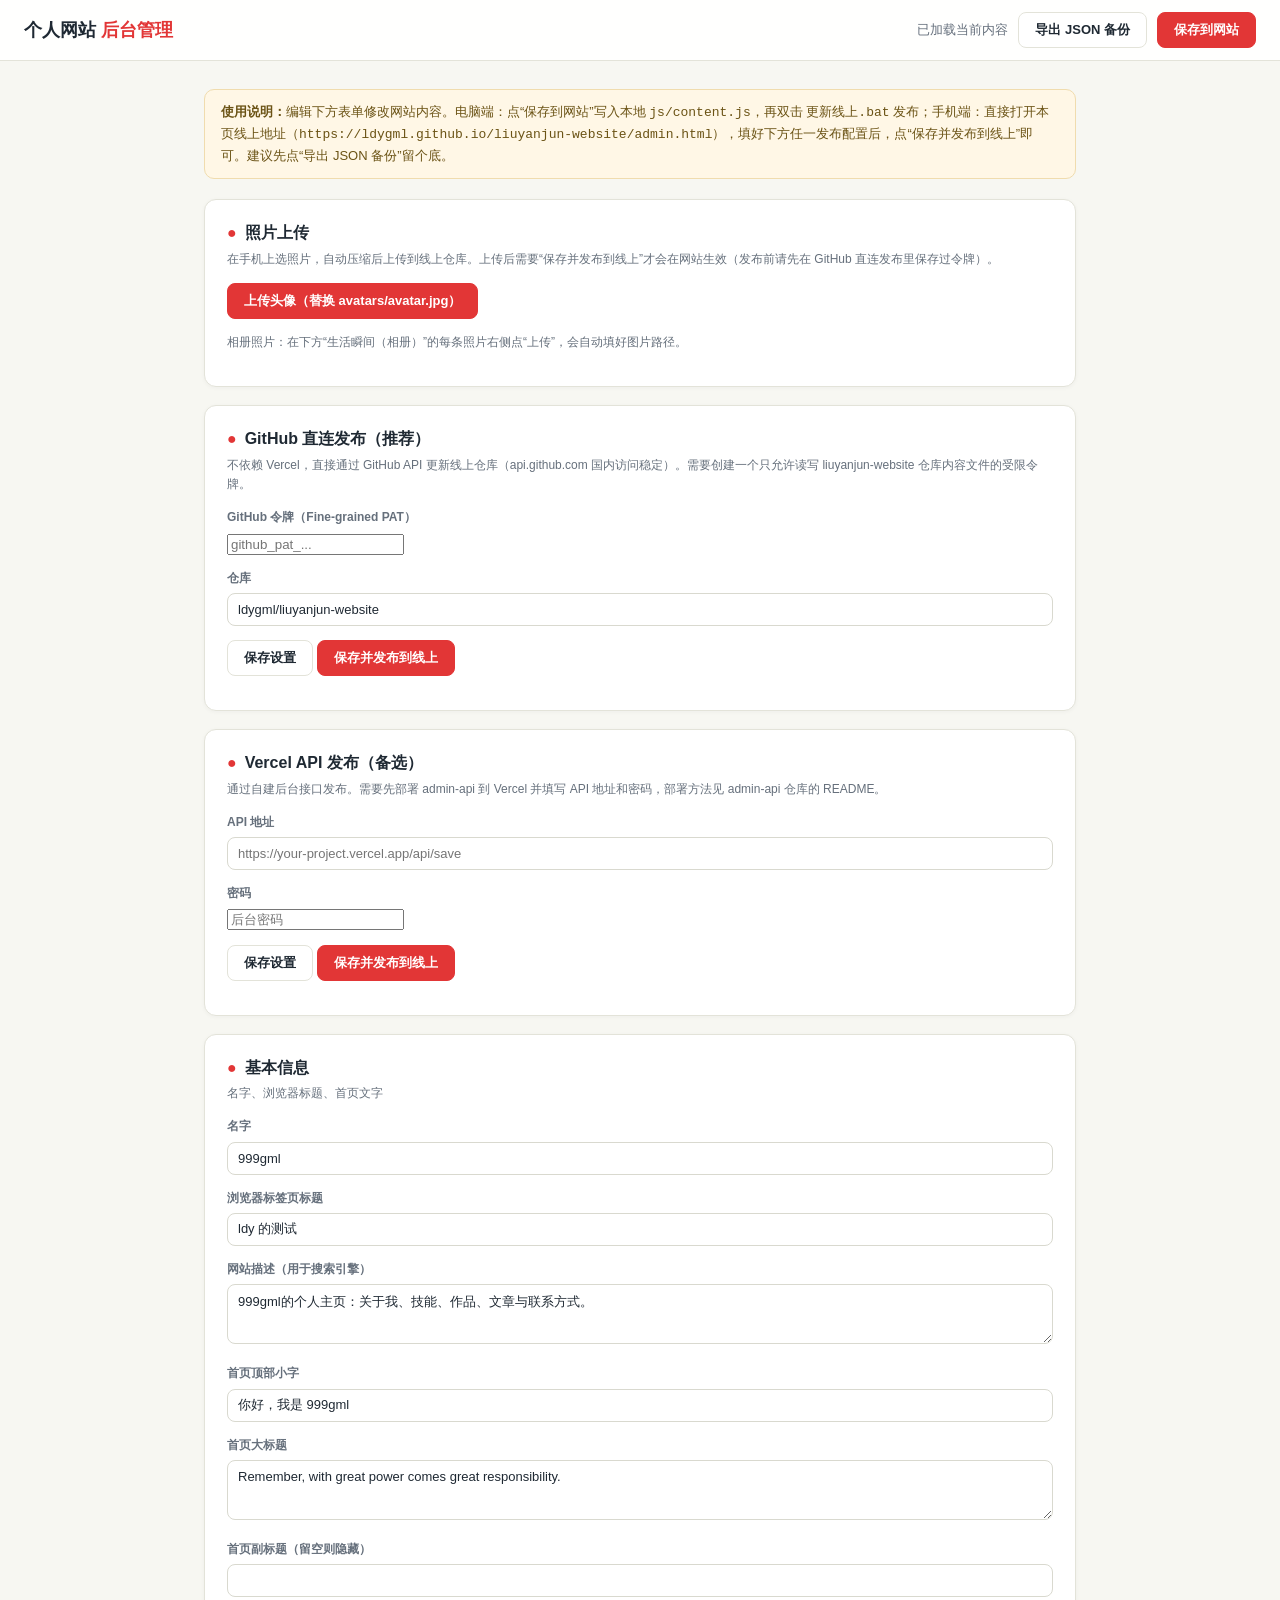
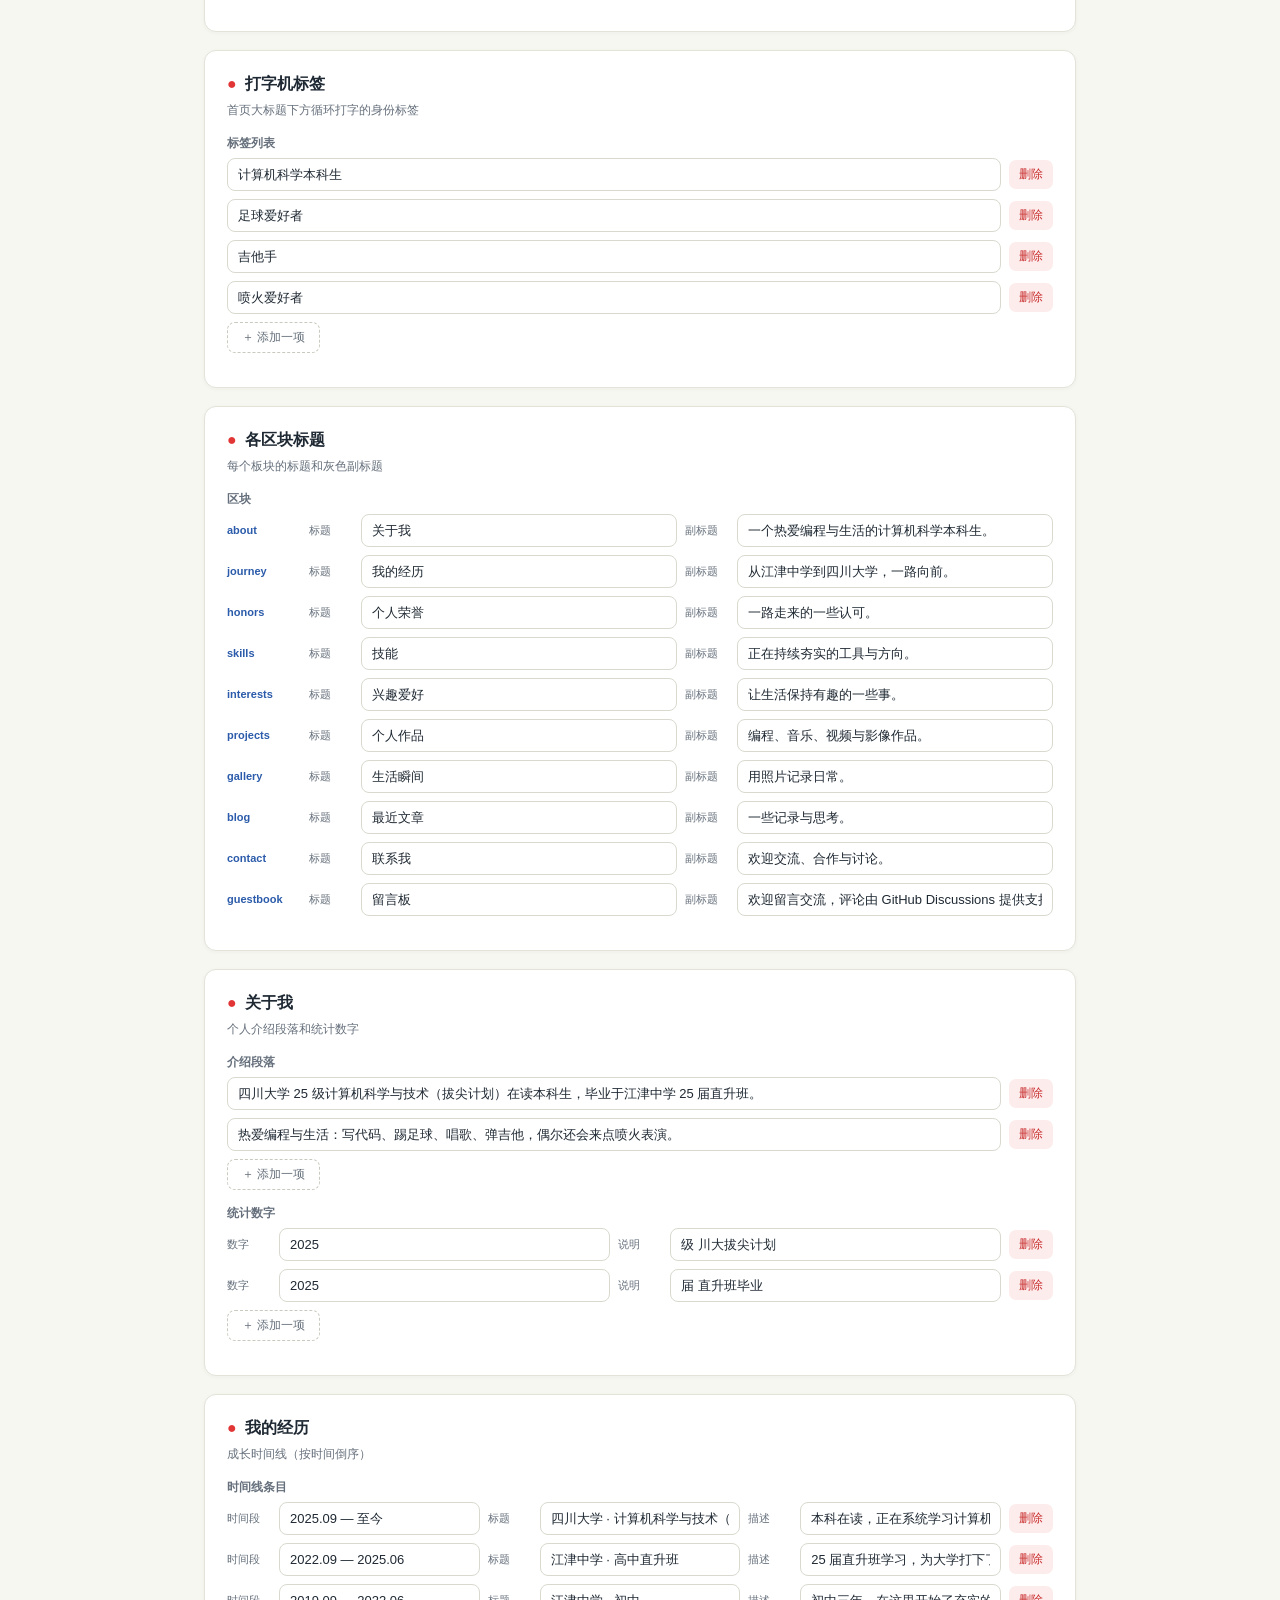
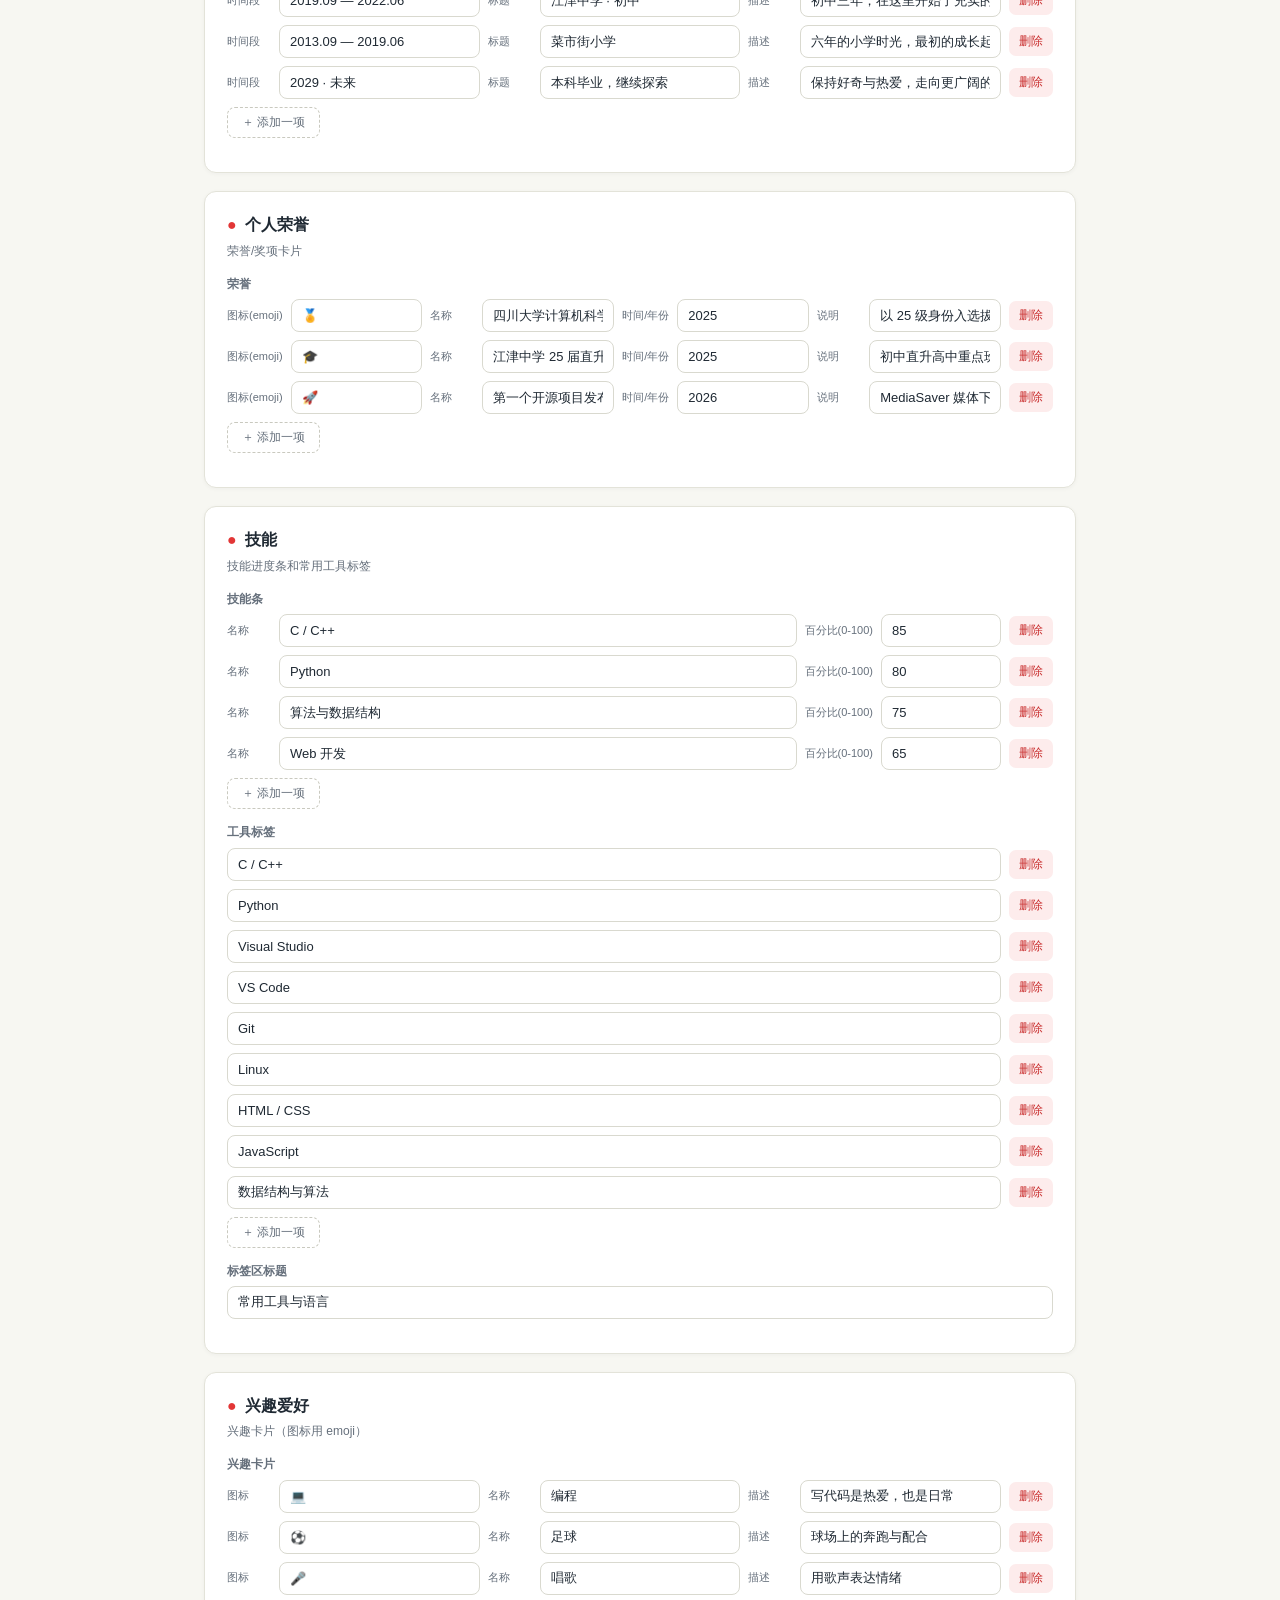
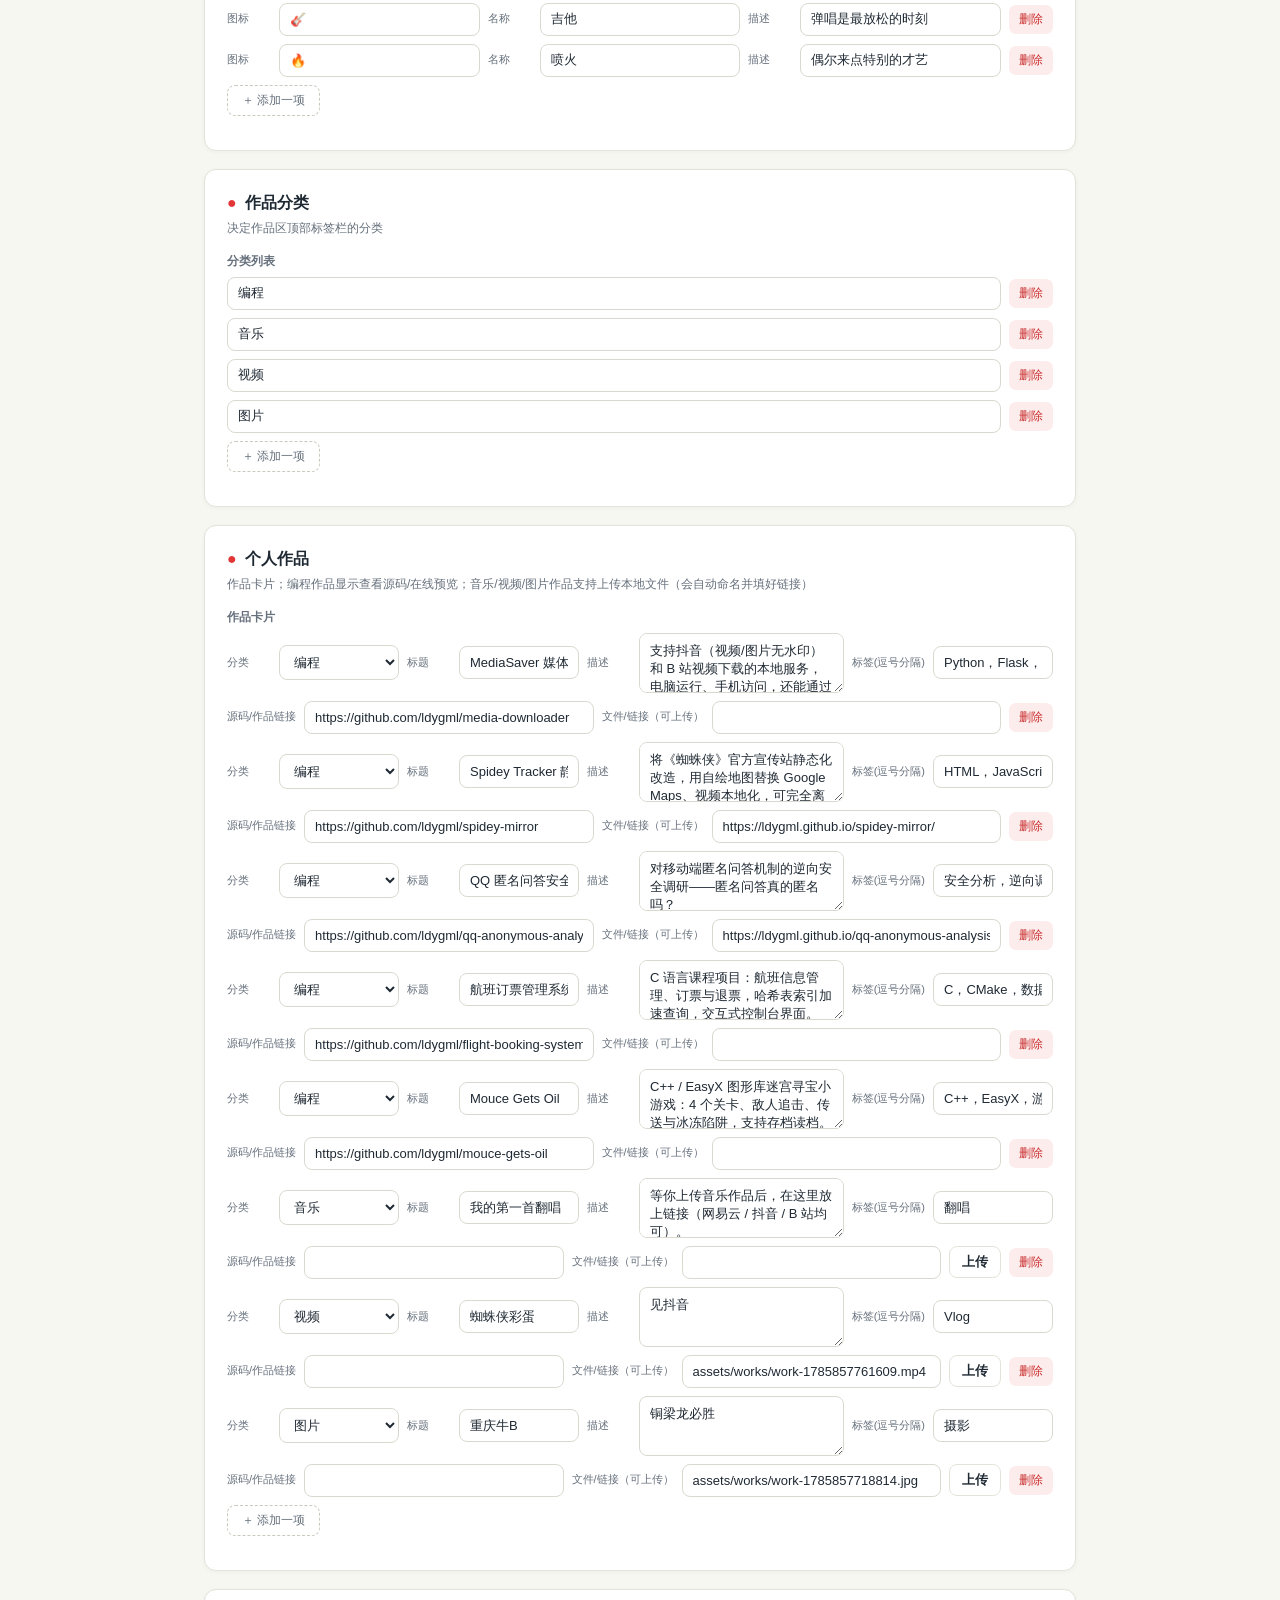
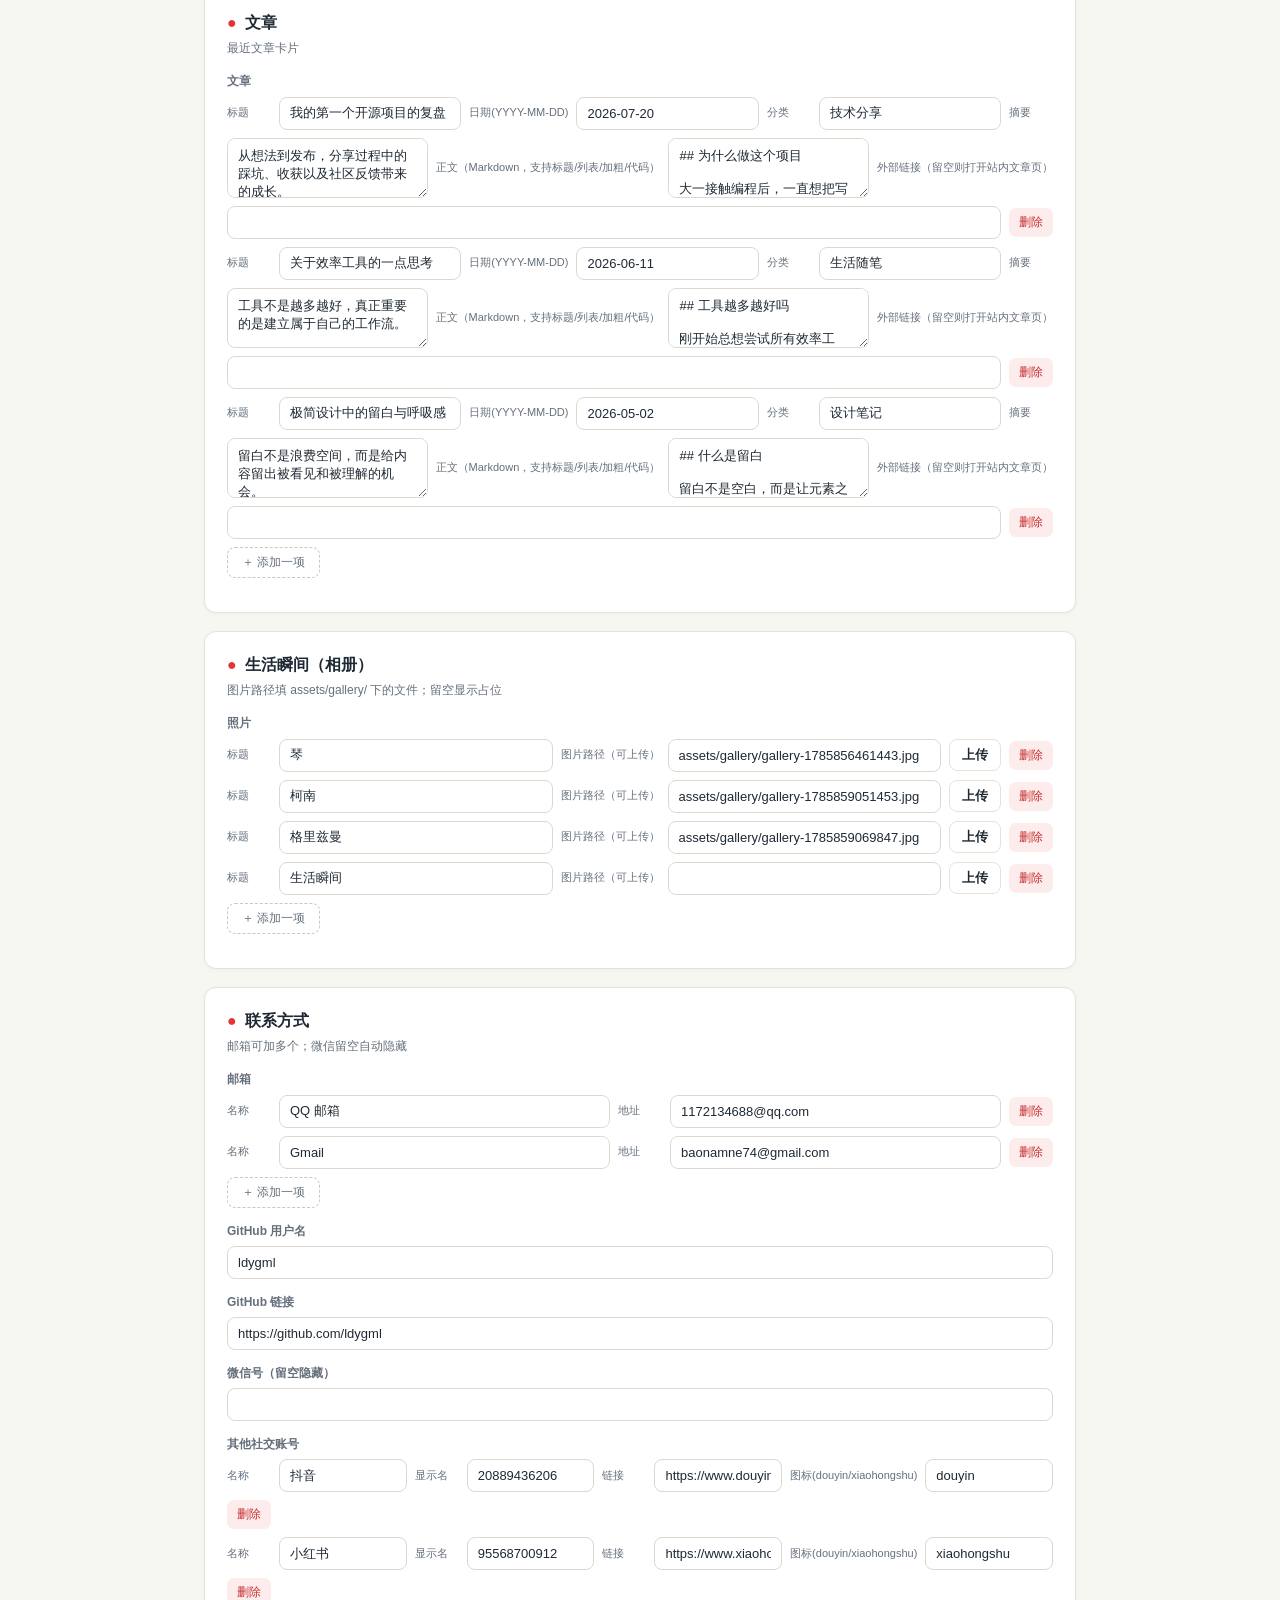
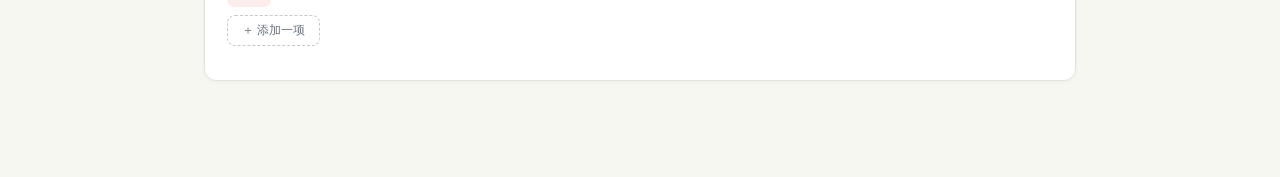
==== admin.html @ 5bb22d6e "Add honors section" ====
<!DOCTYPE html>
<html lang="zh-CN">
<head>
  <meta charset="UTF-8" />
  <meta name="viewport" content="width=device-width, initial-scale=1.0" />
  <title>网站后台管理</title>
  <style>
    * { box-sizing: border-box; }
    body {
      margin: 0;
      background: #f7f7f2;
      color: #1f2933;
      font-family: "PingFang SC", "Hiragino Sans GB", "Microsoft YaHei", "Noto Sans SC", -apple-system, "Segoe UI", sans-serif;
      font-size: 14px;
      line-height: 1.6;
    }
    .topbar {
      position: sticky;
      top: 0;
      z-index: 50;
      background: rgba(255, 255, 255, 0.92);
      backdrop-filter: blur(10px);
      border-bottom: 1px solid #e3e3d9;
      padding: 12px 24px;
      display: flex;
      align-items: center;
      justify-content: space-between;
      gap: 16px;
      flex-wrap: wrap;
    }
    .topbar h1 { font-size: 18px; margin: 0; font-weight: 700; }
    .topbar h1 span { color: #e23636; }
    .actions { display: flex; align-items: center; gap: 10px; flex-wrap: wrap; }
    #status { font-size: 13px; color: #66707c; }
    .btn {
      border: 1px solid #e3e3d9;
      background: #fff;
      color: #1f2933;
      border-radius: 8px;
      padding: 8px 16px;
      font-size: 13px;
      font-weight: 600;
      cursor: pointer;
      font-family: inherit;
      transition: all .2s;
    }
    .btn:hover { transform: translateY(-1px); box-shadow: 0 4px 12px rgba(20,20,40,.08); }
    .btn.primary { background: #e23636; border-color: #e23636; color: #fff; }
    .btn.primary:hover { background: #c92f2f; }
    main { max-width: 920px; margin: 0 auto; padding: 28px 24px 80px; }
    .notice {
      background: #fff7e6;
      border: 1px solid #f0dcae;
      border-radius: 10px;
      padding: 12px 16px;
      margin-bottom: 20px;
      font-size: 13px;
      color: #6b5315;
    }
    .card {
      background: #fff;
      border: 1px solid #e3e3d9;
      border-radius: 12px;
      padding: 20px 22px;
      margin-bottom: 18px;
      box-shadow: 0 1px 4px rgba(20, 20, 40, .04);
    }
    .card h2 {
      margin: 0 0 4px;
      font-size: 16px;
      font-weight: 700;
      display: flex;
      align-items: center;
      gap: 8px;
    }
    .card h2 .dot { color: #e23636; }
    .card .card-desc { color: #66707c; font-size: 12px; margin: 0 0 14px; }
    .field { margin-bottom: 14px; }
    .field > label { display: block; font-size: 12px; font-weight: 600; color: #66707c; margin-bottom: 5px; }
    input[type="text"], input[type="number"], select, textarea {
      width: 100%;
      border: 1px solid #d9d9cf;
      border-radius: 8px;
      padding: 8px 10px;
      font-size: 13px;
      font-family: inherit;
      color: #1f2933;
      background: #fff;
    }
    input:focus, select:focus, textarea:focus { outline: 2px solid rgba(226, 54, 54, .25); border-color: #e23636; }
    textarea { resize: vertical; min-height: 60px; }
    .list-row {
      display: flex;
      gap: 8px;
      margin-bottom: 8px;
      align-items: center;
      flex-wrap: wrap;
    }
    .list-row input[type="text"], .list-row input[type="number"], .list-row select { flex: 1; min-width: 120px; }
    .list-row textarea { flex: 2; min-width: 200px; }
    .list-row .row-label { font-size: 11px; color: #66707c; min-width: 44px; }
    .del {
      border: none;
      background: #fdecec;
      color: #c92f2f;
      border-radius: 7px;
      padding: 6px 10px;
      font-size: 12px;
      cursor: pointer;
      flex-shrink: 0;
    }
    .del:hover { background: #fbd4d4; }
    .add {
      border: 1px dashed #c9c9bf;
      background: transparent;
      color: #66707c;
      border-radius: 8px;
      padding: 6px 14px;
      font-size: 12px;
      cursor: pointer;
      font-family: inherit;
    }
    .add:hover { border-color: #e23636; color: #e23636; }
    .map-key { font-size: 11px; font-weight: 700; color: #2b5baa; min-width: 74px; }
    @media (max-width: 600px) {
      main { padding: 20px 14px 60px; }
      .topbar { padding: 10px 14px; }
    }
  </style>
</head>
<body>
  <header class="topbar">
    <h1>个人网站 <span>后台管理</span></h1>
    <div class="actions">
      <span id="status"></span>
      <button class="btn" id="btn-export">导出 JSON 备份</button>
      <button class="btn primary" id="btn-save">保存到网站</button>
    </div>
  </header>

  <main>
    <div class="notice">
      <strong>使用说明：</strong>编辑下方表单修改网站内容。电脑端：点“保存到网站”写入本地 <code>js/content.js</code>，再双击 <code>更新线上.bat</code> 发布；手机端：直接打开本页线上地址（<code>https://ldygml.github.io/liuyanjun-website/admin.html</code>），填好下方任一发布配置后，点“保存并发布到线上”即可。建议先点“导出 JSON 备份”留个底。
    </div>
    <input type="file" id="photoFile" accept="image/*" style="display:none" />
    <section class="card">
      <h2><span class="dot">●</span>照片上传</h2>
      <p class="card-desc">在手机上选照片，自动压缩后上传到线上仓库。上传后需要“保存并发布到线上”才会在网站生效（发布前请先在 GitHub 直连发布里保存过令牌）。</p>
      <div class="field">
        <button class="btn primary" id="btn-upload-avatar">上传头像（替换 avatars/avatar.jpg）</button>
        <span id="avatar-status"></span>
      </div>
      <p class="card-desc" style="margin-top:10px;">相册照片：在下方“生活瞬间（相册）”的每条照片右侧点“上传”，会自动填好图片路径。</p>
    </section>
    <section class="card">
      <h2><span class="dot">●</span>GitHub 直连发布（推荐）</h2>
      <p class="card-desc">不依赖 Vercel，直接通过 GitHub API 更新线上仓库（api.github.com 国内访问稳定）。需要创建一个只允许读写 liuyanjun-website 仓库内容文件的受限令牌。</p>
      <div class="field">
        <label>GitHub 令牌（Fine-grained PAT）</label>
        <input type="password" id="ghToken" placeholder="github_pat_..." />
      </div>
      <div class="field">
        <label>仓库</label>
        <input type="text" id="ghRepo" value="ldygml/liuyanjun-website" />
      </div>
      <div class="field">
        <button class="btn" id="btn-save-gh">保存设置</button>
        <button class="btn primary" id="btn-publish-gh">保存并发布到线上</button>
        <span id="gh-status"></span>
      </div>
    </section>
    <section class="card">
      <h2><span class="dot">●</span>Vercel API 发布（备选）</h2>
      <p class="card-desc">通过自建后台接口发布。需要先部署 admin-api 到 Vercel 并填写 API 地址和密码，部署方法见 admin-api 仓库的 README。</p>
      <div class="field">
        <label>API 地址</label>
        <input type="text" id="remoteUrl" placeholder="https://your-project.vercel.app/api/save" />
      </div>
      <div class="field">
        <label>密码</label>
        <input type="password" id="remotePass" placeholder="后台密码" />
      </div>
      <div class="field">
        <button class="btn" id="btn-save-remote-config">保存设置</button>
        <button class="btn primary" id="btn-publish-remote">保存并发布到线上</button>
        <span id="remote-status"></span>
      </div>
    </section>
    <div id="app"></div>
  </main>

  <script src="js/content.js"></script>
  <script>
    (function () {
      'use strict';

      /* ---------- 内容结构定义 ---------- */
      var SECTIONS = [
        { title: '基本信息', desc: '名字、浏览器标题、首页文字', fields: [
          { path: 'name', label: '名字', type: 'text' },
          { path: 'title', label: '浏览器标签页标题', type: 'text' },
          { path: 'description', label: '网站描述（用于搜索引擎）', type: 'textarea' },
          { path: 'heroLabel', label: '首页顶部小字', type: 'text' },
          { path: 'heroStatement', label: '首页大标题', type: 'textarea' },
          { path: 'tagline', label: '首页副标题（留空则隐藏）', type: 'text' }
        ]},
        { title: '打字机标签', desc: '首页大标题下方循环打字的身份标签', fields: [
          { path: 'roles', label: '标签列表', type: 'stringList' }
        ]},
        { title: '各区块标题', desc: '每个板块的标题和灰色副标题', fields: [
          { path: 'sections', label: '区块', type: 'mapObj', subFields: [
            { path: 'title', label: '标题' },
            { path: 'sub', label: '副标题' }
          ]}
        ]},
        { title: '关于我', desc: '个人介绍段落和统计数字', fields: [
          { path: 'about.paragraphs', label: '介绍段落', type: 'stringList' },
          { path: 'about.stats', label: '统计数字', type: 'objectList', itemFields: [
            { path: 'num', label: '数字' },
            { path: 'label', label: '说明' }
          ]}
        ]},
        { title: '我的经历', desc: '成长时间线（按时间倒序）', fields: [
          { path: 'journey', label: '时间线条目', type: 'objectList', itemFields: [
            { path: 'period', label: '时间段' },
            { path: 'title', label: '标题' },
            { path: 'desc', label: '描述' }
          ]}
        ]},
        { title: '个人荣誉', desc: '荣誉/奖项卡片', fields: [
          { path: 'honors', label: '荣誉', type: 'objectList', itemFields: [
            { path: 'icon', label: '图标(emoji)' },
            { path: 'title', label: '名称' },
            { path: 'date', label: '时间/年份' },
            { path: 'desc', label: '说明' }
          ]}
        ]},
        { title: '技能', desc: '技能进度条和常用工具标签', fields: [
          { path: 'skills', label: '技能条', type: 'objectList', itemFields: [
            { path: 'name', label: '名称' },
            { path: 'percent', label: '百分比(0-100)', type: 'number' }
          ]},
          { path: 'tools', label: '工具标签', type: 'stringList' },
          { path: 'toolsHeading', label: '标签区标题', type: 'text' }
        ]},
        { title: '兴趣爱好', desc: '兴趣卡片（图标用 emoji）', fields: [
          { path: 'interests', label: '兴趣卡片', type: 'objectList', itemFields: [
            { path: 'icon', label: '图标' },
            { path: 'name', label: '名称' },
            { path: 'desc', label: '描述' }
          ]}
        ]},
        { title: '作品分类', desc: '决定作品区顶部标签栏的分类', fields: [
          { path: 'workCategories', label: '分类列表', type: 'stringList' }
        ]},
        { title: '个人作品', desc: '作品卡片；编程作品显示查看源码/在线预览；音乐/视频/图片作品支持上传本地文件（会自动命名并填好链接）', fields: [
          { path: 'works', label: '作品卡片', type: 'objectList', itemFields: [
            { path: 'category', label: '分类', type: 'select', optionsPath: 'workCategories' },
            { path: 'title', label: '标题' },
            { path: 'desc', label: '描述', type: 'textarea' },
            { path: 'tags', label: '标签(逗号分隔)', type: 'commaList' },
            { path: 'source', label: '源码/作品链接' },
            { path: 'demo', label: '文件/链接（可上传）', type: 'mediaUpload' }
          ]}
        ]},
        { title: '文章', desc: '最近文章卡片', fields: [
          { path: 'posts', label: '文章', type: 'objectList', itemFields: [
            { path: 'title', label: '标题' },
            { path: 'date', label: '日期(YYYY-MM-DD)' },
            { path: 'category', label: '分类' },
            { path: 'excerpt', label: '摘要', type: 'textarea' },
            { path: 'content', label: '正文（Markdown，支持标题/列表/加粗/代码）', type: 'textarea' },
            { path: 'link', label: '外部链接（留空则打开站内文章页）' }
          ]}
        ]},
        { title: '生活瞬间（相册）', desc: '图片路径填 assets/gallery/ 下的文件；留空显示占位', fields: [
          { path: 'gallery', label: '照片', type: 'objectList', itemFields: [
            { path: 'title', label: '标题' },
            { path: 'img', label: '图片路径（可上传）', type: 'photoUpload' }
          ]}
        ]},
        { title: '联系方式', desc: '邮箱可加多个；微信留空自动隐藏', fields: [
          { path: 'contact.emails', label: '邮箱', type: 'objectList', itemFields: [
            { path: 'label', label: '名称' },
            { path: 'address', label: '地址' }
          ]},
          { path: 'contact.github.handle', label: 'GitHub 用户名', type: 'text' },
          { path: 'contact.github.url', label: 'GitHub 链接', type: 'text' },
          { path: 'contact.wechat', label: '微信号（留空隐藏）', type: 'text' },
          { path: 'contact.socials', label: '其他社交账号', type: 'objectList', itemFields: [
            { path: 'label', label: '名称' },
            { path: 'handle', label: '显示名' },
            { path: 'url', label: '链接' },
            { path: 'icon', label: '图标(douyin/xiaohongshu)' }
          ]}
        ]}
      ];

      var data = JSON.parse(JSON.stringify(SITE));
      var fileHandle = null;

      /* ---------- 工具函数 ---------- */
      function getPath(obj, path) {
        return path.split('.').reduce(function (o, k) { return o ? o[k] : undefined; }, obj);
      }
      function setPath(obj, path, val) {
        var ks = path.split('.');
        var o = obj;
        for (var i = 0; i < ks.length - 1; i++) o = o[ks[i]];
        o[ks[ks.length - 1]] = val;
      }
      function el(tag, cls, html) {
        var e = document.createElement(tag);
        if (cls) e.className = cls;
        if (html !== undefined) e.innerHTML = html;
        return e;
      }
      function escapeHtml(s) {
        return String(s == null ? '' : s).replace(/&/g, '&amp;').replace(/</g, '&lt;').replace(/>/g, '&gt;').replace(/"/g, '&quot;');
      }

      /* ---------- 渲染 ---------- */
      function renderField(field) {
        var wrap = el('div', 'field');
        wrap.appendChild(el('label', '', escapeHtml(field.label)));
        var type = field.type || 'text';

        if (type === 'text' || type === 'number') {
          var input = el('input');
          input.type = type;
          input.value = getPath(data, field.path) == null ? '' : getPath(data, field.path);
          input.addEventListener('input', function () {
            setPath(data, field.path, type === 'number' ? Number(input.value) : input.value);
          });
          wrap.appendChild(input);
        } else if (type === 'textarea') {
          var ta = el('textarea');
          ta.value = getPath(data, field.path) || '';
          ta.addEventListener('input', function () { setPath(data, field.path, ta.value); });
          wrap.appendChild(ta);
        } else if (type === 'commaList') {
          var ci = el('input');
          ci.type = 'text';
          ci.value = (getPath(data, field.path) || []).join('，');
          ci.addEventListener('input', function () {
            setPath(data, field.path, ci.value.split(/[,，;；]/).map(function (s) { return s.trim(); }).filter(Boolean));
          });
          wrap.appendChild(ci);
        } else if (type === 'stringList') {
          wrap.appendChild(renderStringList(field.path));
        } else if (type === 'objectList') {
          wrap.appendChild(renderObjectList(field));
        } else if (type === 'mapObj') {
          wrap.appendChild(renderMapObj(field));
        }
        return wrap;
      }

      function renderStringList(path) {
        var box = el('div', 'list');
        var list = getPath(data, path) || [];
        var rerender = function () { box.innerHTML = ''; box.appendChild(renderStringList(path)); };
        list.forEach(function (val, i) {
          var row = el('div', 'list-row');
          var input = el('input');
          input.type = 'text';
          input.value = val;
          input.addEventListener('input', function () { list[i] = input.value; });
          var del = el('button', 'del', '删除');
          del.addEventListener('click', function () { list.splice(i, 1); rerender(); });
          row.appendChild(input);
          row.appendChild(del);
          box.appendChild(row);
        });
        var add = el('button', 'add', '＋ 添加一项');
        add.addEventListener('click', function () { list.push(''); rerender(); });
        box.appendChild(add);
        return box;
      }

      function renderObjectList(field) {
        var box = el('div', 'list');
        var list = getPath(data, field.path) || [];
        var rerender = function () { box.innerHTML = ''; box.appendChild(renderObjectList(field)); };
        list.forEach(function (item, i) {
          var card = el('div', 'list-row');
          field.itemFields.forEach(function (f) {
            if (f.label) card.appendChild(el('span', 'row-label', escapeHtml(f.label)));
            if (f.type === 'number') {
              var ni = el('input');
              ni.type = 'number';
              ni.value = item[f.path] == null ? '' : item[f.path];
              ni.style.maxWidth = '90px';
              ni.addEventListener('input', function () { item[f.path] = Number(ni.value); });
              card.appendChild(ni);
            } else if (f.type === 'textarea') {
              var ta = el('textarea');
              ta.rows = 2;
              ta.value = item[f.path] || '';
              ta.addEventListener('input', function () { item[f.path] = ta.value; });
              card.appendChild(ta);
            } else if (f.type === 'select') {
              var sel = el('select');
              (getPath(data, f.optionsPath) || []).forEach(function (opt) {
                var op = el('option', '', escapeHtml(opt));
                op.value = opt;
                sel.appendChild(op);
              });
              sel.value = item[f.path] || '';
              sel.addEventListener('change', function () { item[f.path] = sel.value; });
              card.appendChild(sel);
            } else if (f.type === 'commaList') {
              var ci = el('input');
              ci.type = 'text';
              ci.value = (item[f.path] || []).join('，');
              ci.addEventListener('input', function () {
                item[f.path] = ci.value.split(/[,，;；]/).map(function (s) { return s.trim(); }).filter(Boolean);
              });
              card.appendChild(ci);
            } else if (f.type === 'photoUpload') {
              var pi = el('input');
              pi.type = 'text';
              pi.value = item[f.path] || '';
              pi.style.minWidth = '180px';
              pi.addEventListener('input', function () { item[f.path] = pi.value; });
              var pb = el('button', 'btn', '上传');
              pb.style.padding = '6px 12px';
              pb.addEventListener('click', function () {
                pickFile('image/*', function (b64, name) {
                  uploadToRepo('assets/gallery/' + name, b64, function (err, path) {
                    if (err) { alert('上传失败: ' + err); return; }
                    item[f.path] = path;
                    pi.value = path;
                    alert('照片已上传 ✓ 记得点“保存并发布到线上”生效');
                  });
                });
              });
              card.appendChild(pi);
              card.appendChild(pb);
            } else if (f.type === 'mediaUpload') {
              var mi = el('input');
              mi.type = 'text';
              mi.value = item[f.path] || '';
              mi.style.minWidth = '150px';
              mi.addEventListener('input', function () { item[f.path] = mi.value; });
              card.appendChild(mi);
              var isCodeWork = item.category === '编程';
              if (!isCodeWork) {
                var mb = el('button', 'btn', '上传');
                mb.style.padding = '6px 12px';
                mb.addEventListener('click', function () {
                  var accept = item.category === '音乐' ? 'audio/*' : (item.category === '视频' ? 'video/*' : 'image/*');
                  pickFile(accept, function (b64, origName) {
                    var ext = origName.split('.').pop().toLowerCase();
                    if (!ext) ext = item.category === '音乐' ? 'mp3' : (item.category === '视频' ? 'mp4' : 'jpg');
                    var name = 'work-' + Date.now() + '.' + ext;
                    uploadToRepo('assets/works/' + name, b64, function (err, path) {
                      if (err) { alert('上传失败: ' + err); return; }
                      item.demo = path;
                      mi.value = path;
                      if (!item.title && origName) item.title = origName.replace(/\.[^.]+$/, '');
                      alert('已上传 ✓ 发布后生效');
                    });
                  });
                });
                card.appendChild(mb);
              }
            } else {
              var input = el('input');
              input.type = 'text';
              input.value = item[f.path] || '';
              input.addEventListener('input', function () { item[f.path] = input.value; });
              card.appendChild(input);
            }
          });
          var del = el('button', 'del', '删除');
          del.addEventListener('click', function () { list.splice(i, 1); rerender(); });
          card.appendChild(del);
          box.appendChild(card);
        });
        var add = el('button', 'add', '＋ 添加一项');
        add.addEventListener('click', function () {
          var item = {};
          field.itemFields.forEach(function (f) {
            item[f.path] = f.type === 'number' ? 0 : (f.type === 'commaList' ? [] : '');
            if (f.type === 'select' && (getPath(data, f.optionsPath) || []).length) {
              item[f.path] = getPath(data, f.optionsPath)[0];
            }
          });
          list.push(item);
          rerender();
        });
        box.appendChild(add);
        return box;
      }

      function renderMapObj(field) {
        var box = el('div', 'list');
        var obj = getPath(data, field.path) || {};
        Object.keys(obj).forEach(function (key) {
          var row = el('div', 'list-row');
          row.appendChild(el('span', 'map-key', escapeHtml(key)));
          field.subFields.forEach(function (f) {
            if (f.label) row.appendChild(el('span', 'row-label', escapeHtml(f.label)));
            var input = el('input');
            input.type = 'text';
            input.value = obj[key][f.path] || '';
            input.addEventListener('input', function () { obj[key][f.path] = input.value; });
            row.appendChild(input);
          });
          box.appendChild(row);
        });
        return box;
      }

      /* ---------- 组装页面 ---------- */
      var app = document.getElementById('app');
      SECTIONS.forEach(function (sec, i) {
        var card = el('section', 'card');
        var h2 = el('h2', '', '<span class="dot">●</span>' + escapeHtml(sec.title));
        card.appendChild(h2);
        if (sec.desc) card.appendChild(el('p', 'card-desc', escapeHtml(sec.desc)));
        sec.fields.forEach(function (f) { card.appendChild(renderField(f)); });
        app.appendChild(card);
      });

      /* ---------- 生成与保存 ---------- */
      function generateContent() {
        return '// 本文件由 admin.html 后台管理页面生成。\n// 如需修改内容，请打开 admin.html 操作，不要直接手改本文件。\n\nconst SITE = ' +
          JSON.stringify(data, null, 2) + ';\n';
      }

      function setStatus(msg, color) {
        var s = document.getElementById('status');
        s.textContent = msg;
        s.style.color = color || '#66707c';
      }

      function downloadText(text, filename) {
        var blob = new Blob([text], { type: 'text/javascript' });
        var a = document.createElement('a');
        a.href = URL.createObjectURL(blob);
        a.download = filename;
        document.body.appendChild(a);
        a.click();
        setTimeout(function () { URL.revokeObjectURL(a.href); a.remove(); }, 1000);
      }

      document.getElementById('btn-export').addEventListener('click', function () {
        downloadText(JSON.stringify(data, null, 2), 'content-backup.json');
        setStatus('备份已下载 ✓', '#1d7a3f');
      });

      document.getElementById('btn-save').addEventListener('click', async function () {
        var text = generateContent();
        try {
          if (!window.showSaveFilePicker) throw new Error('no-fs-access');
          if (!fileHandle) {
            fileHandle = await window.showSaveFilePicker({
              suggestedName: 'content.js',
              types: [{ description: 'JavaScript', accept: { 'text/javascript': ['.js'] } }]
            });
          }
          var w = await fileHandle.createWritable();
          await w.write(text);
          await w.close();
          setStatus('已保存 ✓ 刷新前台页面即可生效', '#1d7a3f');
        } catch (e) {
          if (e && e.name === 'AbortError') return;
          downloadText(text, 'content.js');
          setStatus('浏览器不支持直接写入文件，已下载 content.js，请覆盖到网站 js/ 目录', '#c92f2f');
        }
      });

      /* ---------- 远程发布 ---------- */
      var remoteUrlEl = document.getElementById('remoteUrl');
      var remotePassEl = document.getElementById('remotePass');
      var remoteStatus = document.getElementById('remote-status');
      try {
        var cfg = JSON.parse(localStorage.getItem('remoteAdminCfg') || '{}');
        remoteUrlEl.value = cfg.url || '';
        remotePassEl.value = cfg.pass || '';
      } catch (e) { /* ignore */ }

      document.getElementById('btn-save-remote-config').addEventListener('click', function () {
        localStorage.setItem('remoteAdminCfg', JSON.stringify({ url: remoteUrlEl.value.trim(), pass: remotePassEl.value }));
        remoteStatus.textContent = '设置已保存 ✓';
        remoteStatus.style.color = '#1d7a3f';
      });

      document.getElementById('btn-publish-remote').addEventListener('click', async function () {
        var url = remoteUrlEl.value.trim();
        var pass = remotePassEl.value;
        if (!url || !pass) {
          remoteStatus.textContent = '请先填写 API 地址和密码';
          remoteStatus.style.color = '#c92f2f';
          return;
        }
        remoteStatus.textContent = '发布中...';
        remoteStatus.style.color = '#66707c';
        try {
          var r = await fetch(url, {
            method: 'POST',
            headers: { 'Content-Type': 'application/json' },
            body: JSON.stringify({ password: pass, content: generateContent() })
          });
          var j = await r.json();
          if (j.ok) {
            remoteStatus.textContent = '已发布 ✓ 约 1 分钟后线上生效';
            remoteStatus.style.color = '#1d7a3f';
          } else {
            remoteStatus.textContent = '发布失败: ' + (j.error || r.status);
            remoteStatus.style.color = '#c92f2f';
          }
        } catch (e) {
          remoteStatus.textContent = '无法连接 API: ' + e.message;
          remoteStatus.style.color = '#c92f2f';
        }
      });

      /* ---------- GitHub 直连发布 ---------- */
      var ghTokenEl = document.getElementById('ghToken');
      var ghRepoEl = document.getElementById('ghRepo');
      var ghStatus = document.getElementById('gh-status');
      try {
        var ghCfg = JSON.parse(localStorage.getItem('ghAdminCfg') || '{}');
        ghTokenEl.value = ghCfg.token || '';
        ghRepoEl.value = ghCfg.repo || 'ldygml/liuyanjun-website';
      } catch (e) { /* ignore */ }

      document.getElementById('btn-save-gh').addEventListener('click', function () {
        localStorage.setItem('ghAdminCfg', JSON.stringify({
          token: ghTokenEl.value.trim(),
          repo: ghRepoEl.value.trim() || 'ldygml/liuyanjun-website'
        }));
        ghStatus.textContent = '设置已保存 ✓';
        ghStatus.style.color = '#1d7a3f';
      });

      document.getElementById('btn-publish-gh').addEventListener('click', async function () {
        var token = ghTokenEl.value.trim();
        var repo = ghRepoEl.value.trim() || 'ldygml/liuyanjun-website';
        if (!token) {
          ghStatus.textContent = '请先填写 GitHub 令牌';
          ghStatus.style.color = '#c92f2f';
          return;
        }
        var path = 'js/content.js';
        var baseHeaders = {
          Authorization: 'Bearer ' + token,
          Accept: 'application/vnd.github+json',
          'User-Agent': 'site-admin'
        };
        ghStatus.textContent = '发布中...';
        ghStatus.style.color = '#66707c';
        try {
          var getRes = await fetch('https://api.github.com/repos/' + repo + '/contents/' + path, {
            headers: { Authorization: baseHeaders.Authorization, Accept: baseHeaders.Accept, 'User-Agent': baseHeaders['User-Agent'] }
          });
          var meta = await getRes.json();
          if (!meta.sha) {
            ghStatus.textContent = '读取仓库失败: ' + (meta.message || getRes.status);
            ghStatus.style.color = '#c92f2f';
            return;
          }
          var b64 = btoa(unescape(encodeURIComponent(generateContent())));
          var putRes = await fetch('https://api.github.com/repos/' + repo + '/contents/' + path, {
            method: 'PUT',
            headers: {
              Authorization: baseHeaders.Authorization,
              Accept: baseHeaders.Accept,
              'User-Agent': baseHeaders['User-Agent'],
              'Content-Type': 'application/json'
            },
            body: JSON.stringify({ message: 'update from remote admin', content: b64, sha: meta.sha, branch: 'main' })
          });
          var putJson = await putRes.json();
          if (putRes.ok) {
            ghStatus.textContent = '已发布 ✓ 约 1 分钟后线上生效';
            ghStatus.style.color = '#1d7a3f';
          } else {
            ghStatus.textContent = '发布失败: ' + (putJson.message || putRes.status);
            ghStatus.style.color = '#c92f2f';
          }
        } catch (e) {
          ghStatus.textContent = '无法连接: ' + e.message;
          ghStatus.style.color = '#c92f2f';
        }
      });

      /* ---------- 照片上传 ---------- */
      var photoFile = document.getElementById('photoFile');
      var pendingPhoto = null;

      function pickFile(accept, callback) {
        pendingPhoto = callback;
        photoFile.accept = accept;
        photoFile.value = '';
        photoFile.click();
      }
      photoFile.addEventListener('change', function () {
        var file = photoFile.files && photoFile.files[0];
        if (!file || !pendingPhoto) return;
        var cb = pendingPhoto;
        pendingPhoto = null;
        var reader = new FileReader();
        reader.onload = function () {
          if (file.type && file.type.indexOf('image/') === 0) {
            var imgEl = new Image();
            imgEl.onload = function () {
              var max = 1600;
              var scale = Math.min(1, max / Math.max(imgEl.width, imgEl.height));
              var canvas = document.createElement('canvas');
              canvas.width = Math.round(imgEl.width * scale);
              canvas.height = Math.round(imgEl.height * scale);
              canvas.getContext('2d').drawImage(imgEl, 0, 0, canvas.width, canvas.height);
              var b64 = canvas.toDataURL('image/jpeg', 0.82).split(',')[1];
              var name = 'gallery-' + Date.now() + '.jpg';
              cb(b64, name);
            };
            imgEl.src = reader.result;
          } else {
            var b64 = reader.result.split(',')[1];
            cb(b64, file.name || ('file-' + Date.now()));
          }
        };
        reader.readAsDataURL(file);
      });

      function getGhToken() {
        try {
          var cfg = JSON.parse(localStorage.getItem('ghAdminCfg') || '{}');
          if (cfg.token) return cfg.token;
        } catch (e) { /* ignore */ }
        return document.getElementById('ghToken').value.trim();
      }
      function uploadToRepo(path, b64, callback) {
        var token = getGhToken();
        if (!token) { callback('请先在 GitHub 直连发布里填写并保存令牌', null); return; }
        var repo = 'ldygml/liuyanjun-website';
        var headers = {
          Authorization: 'Bearer ' + token,
          Accept: 'application/vnd.github+json',
          'User-Agent': 'site-admin'
        };
        (async function () {
          try {
            var sha = '';
            var getRes = await fetch('https://api.github.com/repos/' + repo + '/contents/' + path, {
              headers: { Authorization: headers.Authorization, Accept: headers.Accept, 'User-Agent': headers['User-Agent'] }
            });
            if (getRes.status === 200) {
              sha = (await getRes.json()).sha;
            } else if (getRes.status !== 404) {
              callback('无法读取仓库文件 (' + getRes.status + ')', null);
              return;
            }
            var payload = { message: 'upload photo', content: b64, branch: 'main' };
            if (sha) payload.sha = sha;
            var putRes = await fetch('https://api.github.com/repos/' + repo + '/contents/' + path, {
              method: 'PUT',
              headers: { Authorization: headers.Authorization, Accept: headers.Accept, 'User-Agent': headers['User-Agent'], 'Content-Type': 'application/json' },
              body: JSON.stringify(payload)
            });
            var putJson = await putRes.json();
            if (putRes.ok) {
              callback(null, path);
            } else {
              callback(putJson.message || putRes.status, null);
            }
          } catch (e) {
            callback(e.message, null);
          }
        })();
      }

      document.getElementById('btn-upload-avatar').addEventListener('click', function () {
        var st = document.getElementById('avatar-status');
        pickFile('image/*', function (b64) {
          st.textContent = '上传中...';
          st.style.color = '#66707c';
          uploadToRepo('avatars/avatar.jpg', b64, function (err) {
            if (err) {
              st.textContent = '上传失败: ' + err;
              st.style.color = '#c92f2f';
            } else {
              st.textContent = '头像已上传 ✓ 发布后线上头像更新';
              st.style.color = '#1d7a3f';
            }
          });
        });
      });

      /* 测试钩子：用于自动化验证生成内容 */
      window.__adminGenerate = generateContent;
      window.__adminData = function () { return data; };
      setStatus('已加载当前内容');
    })();
  </script>
</body>
</html>
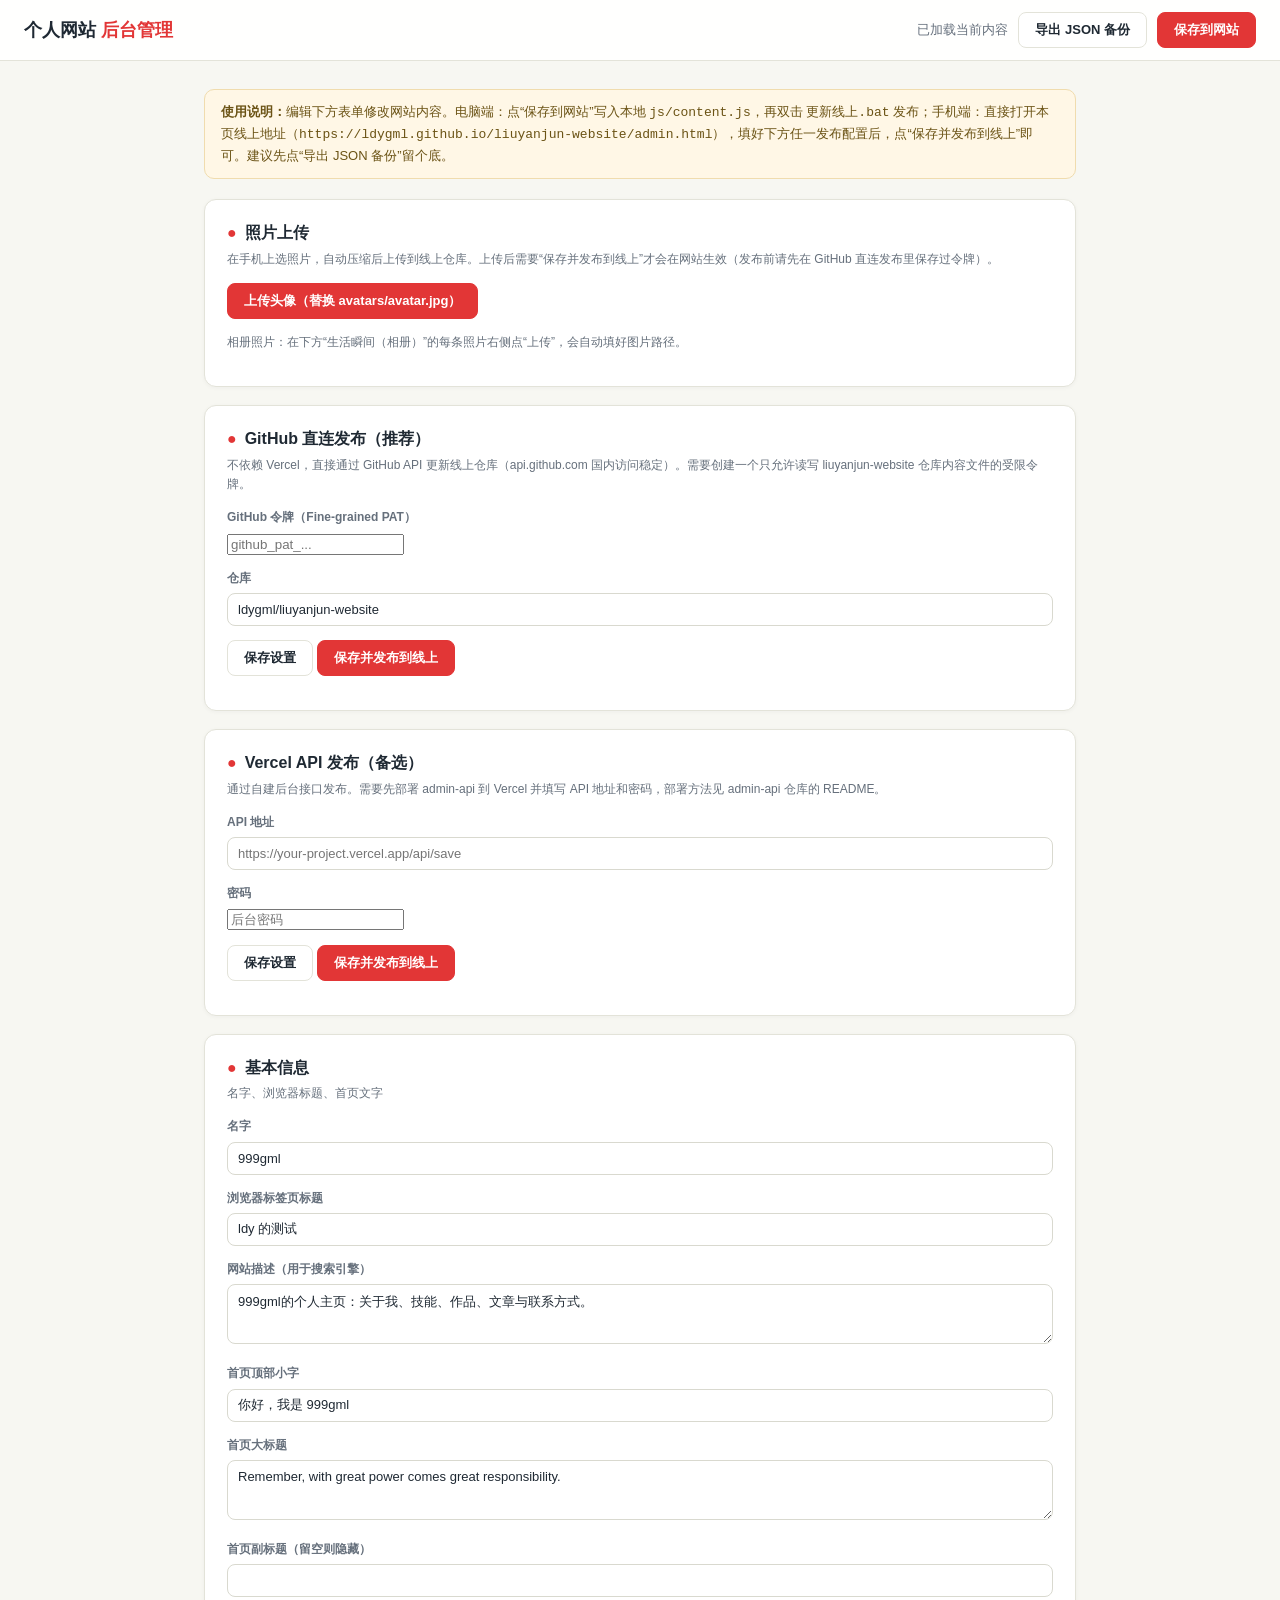
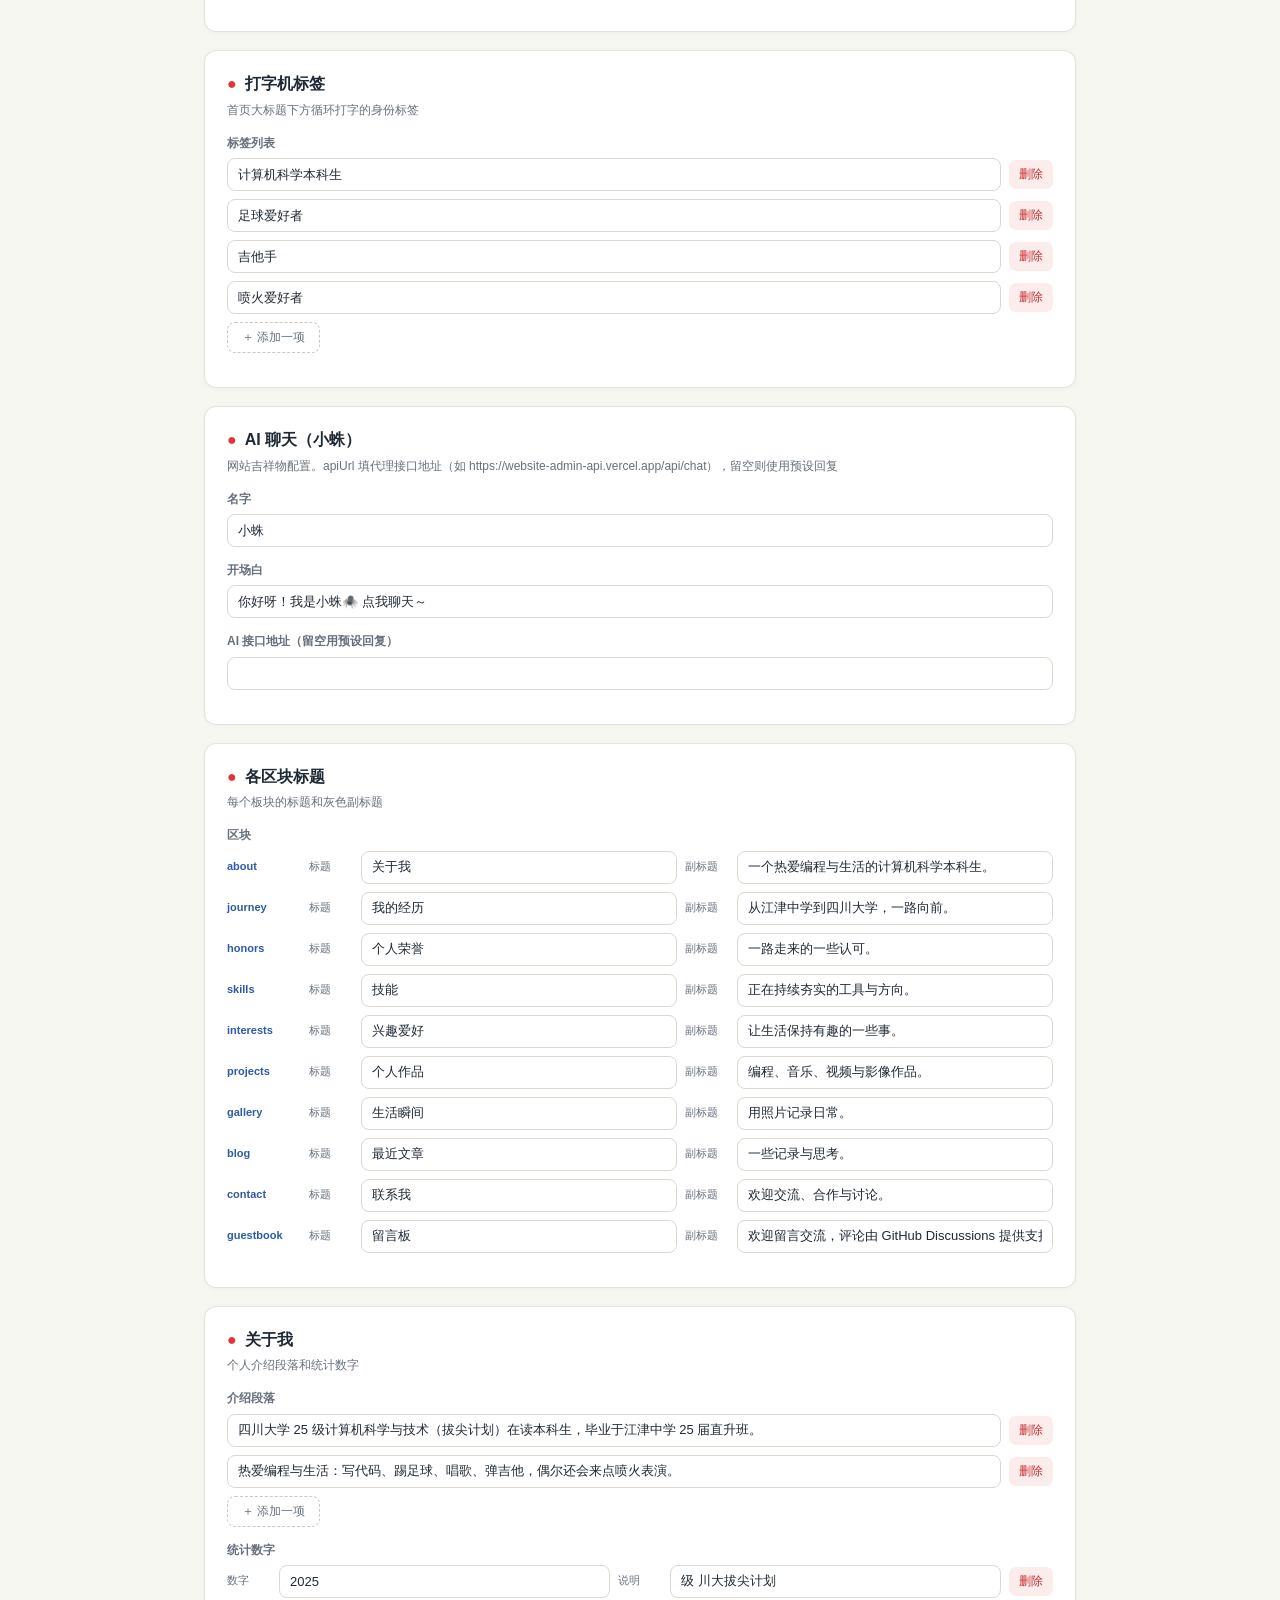
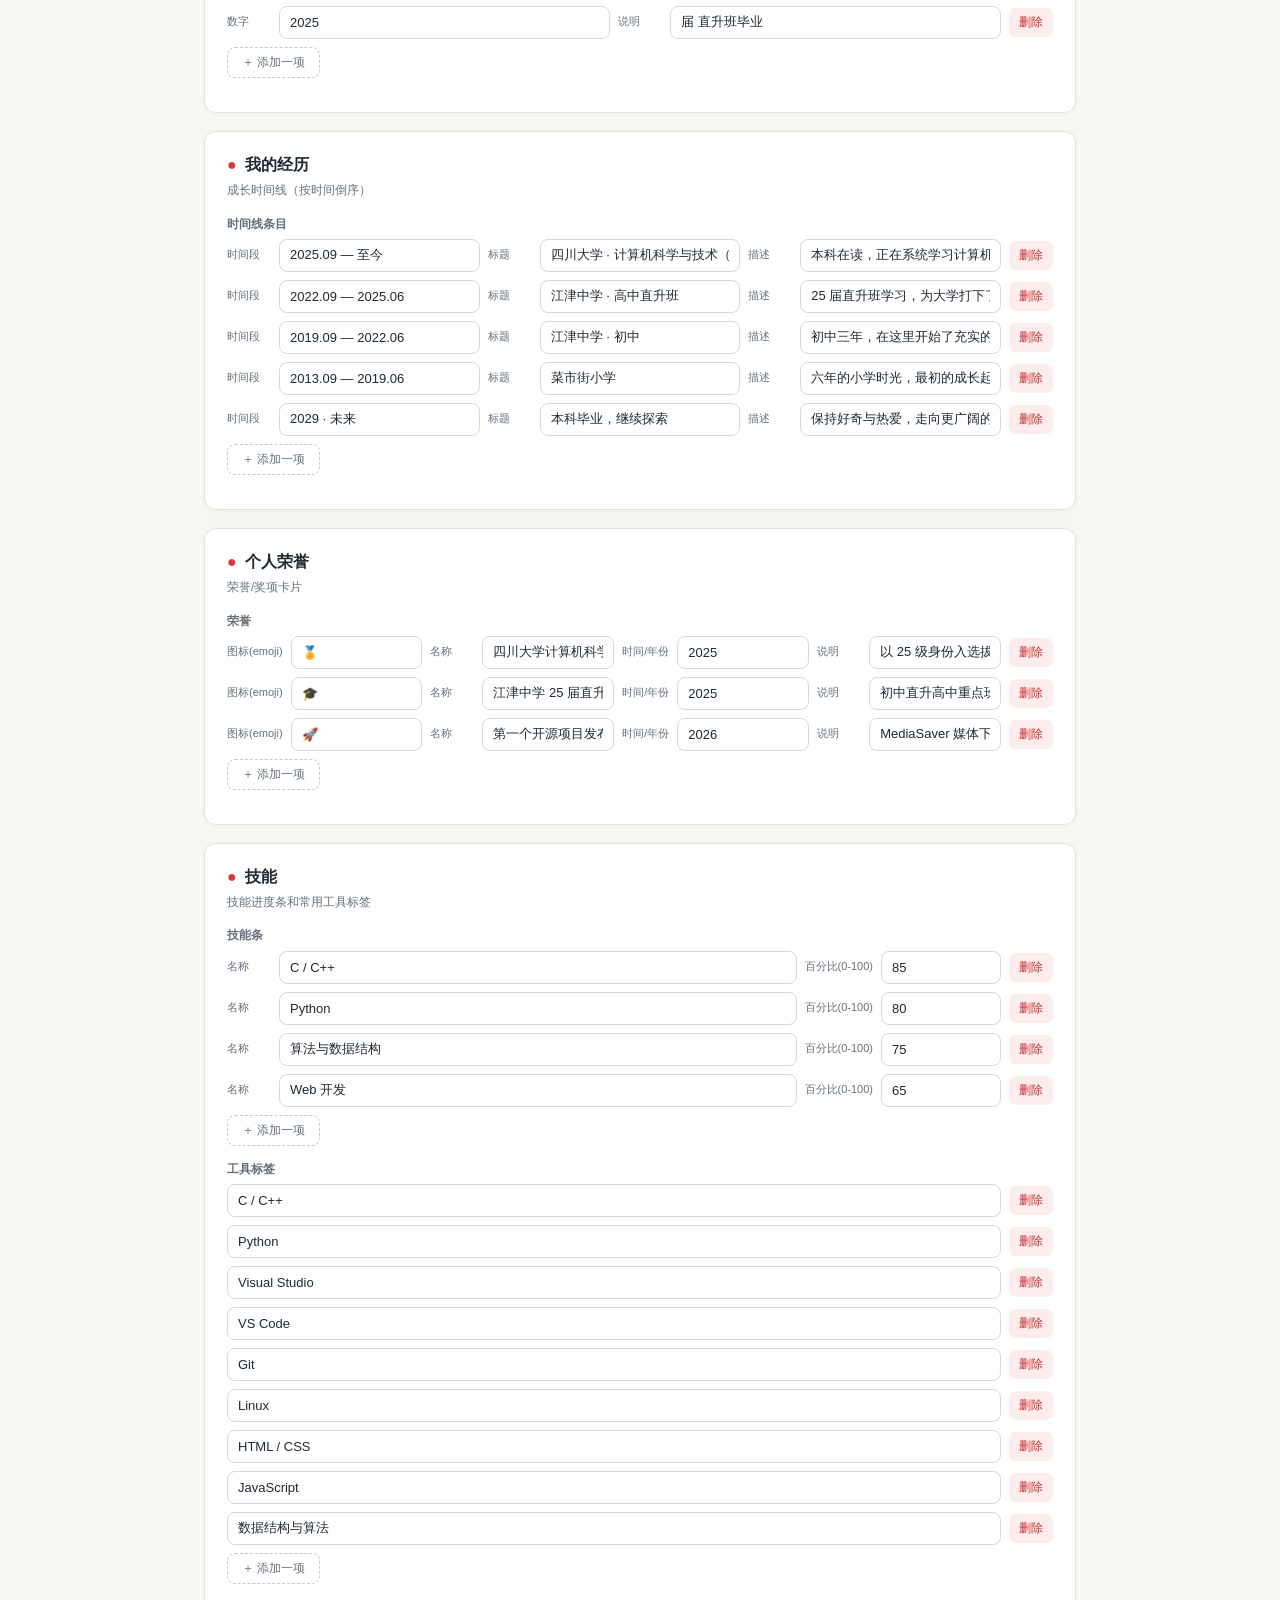
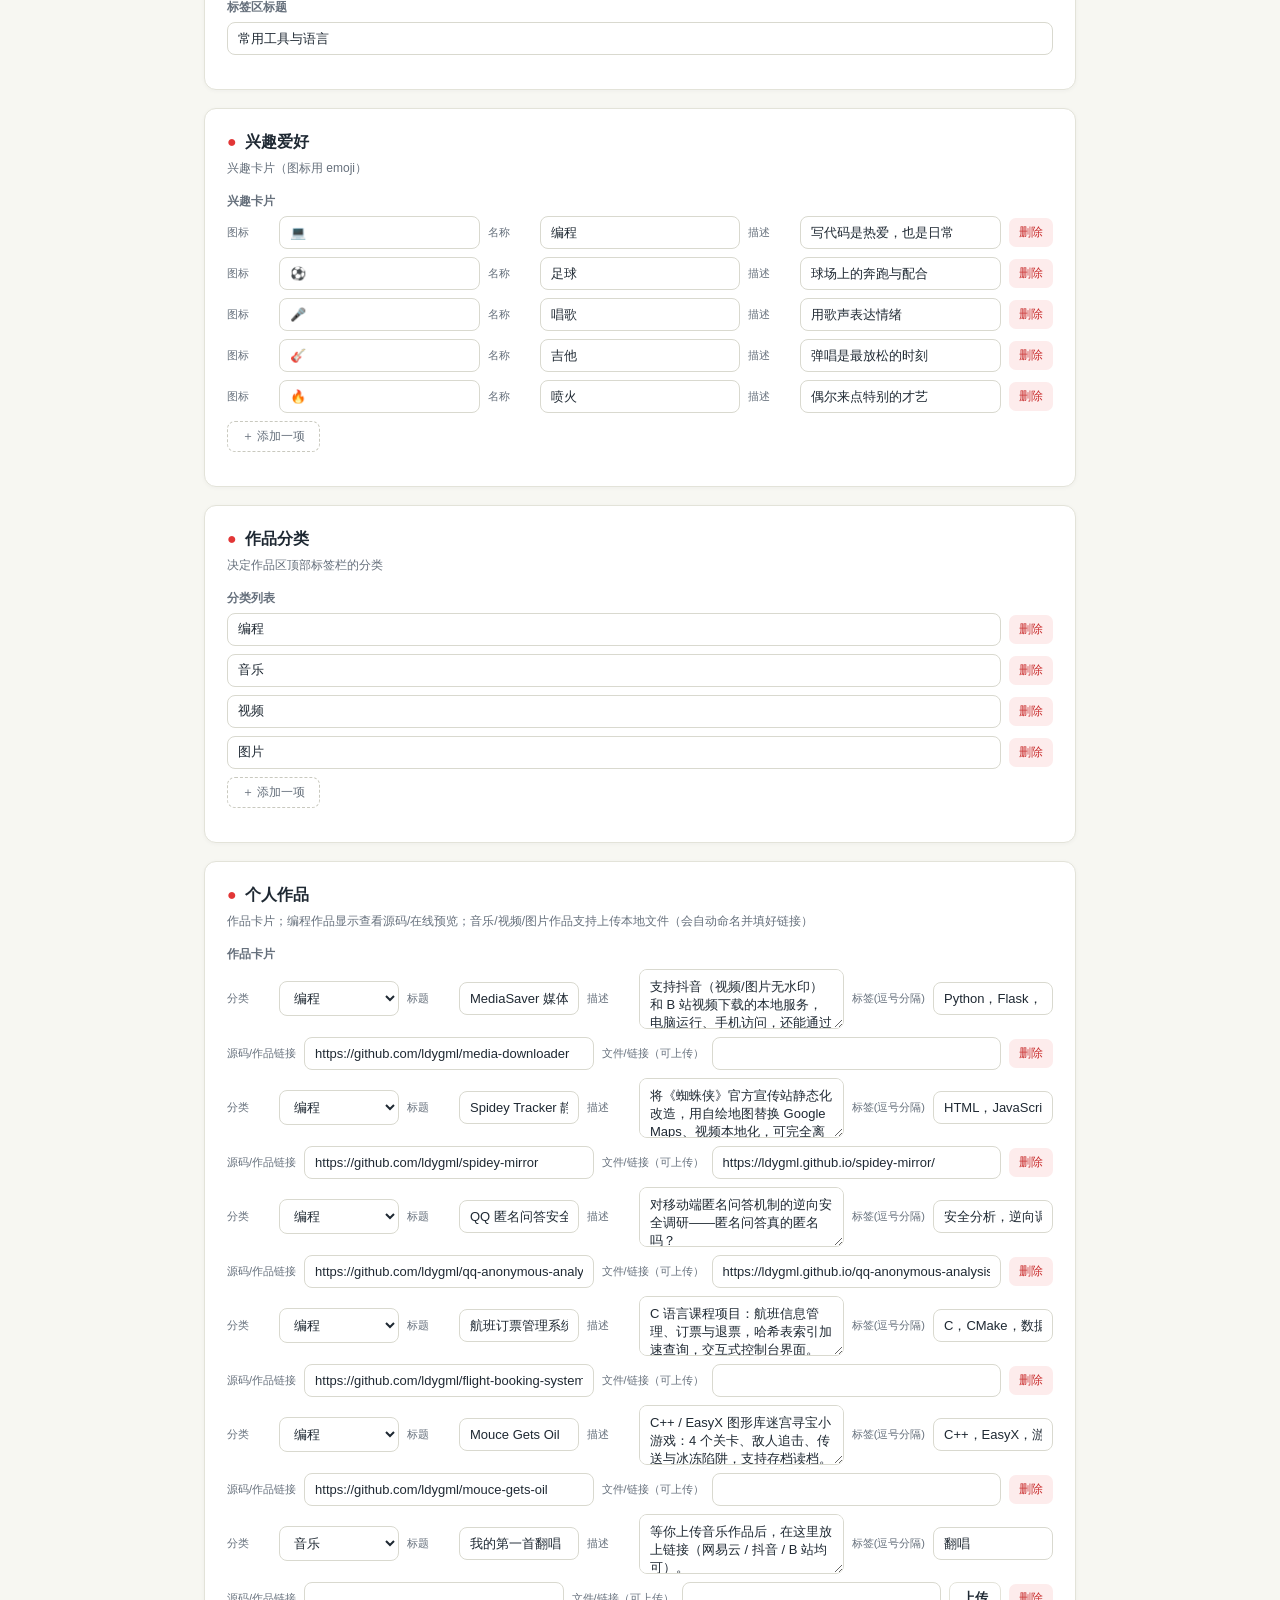
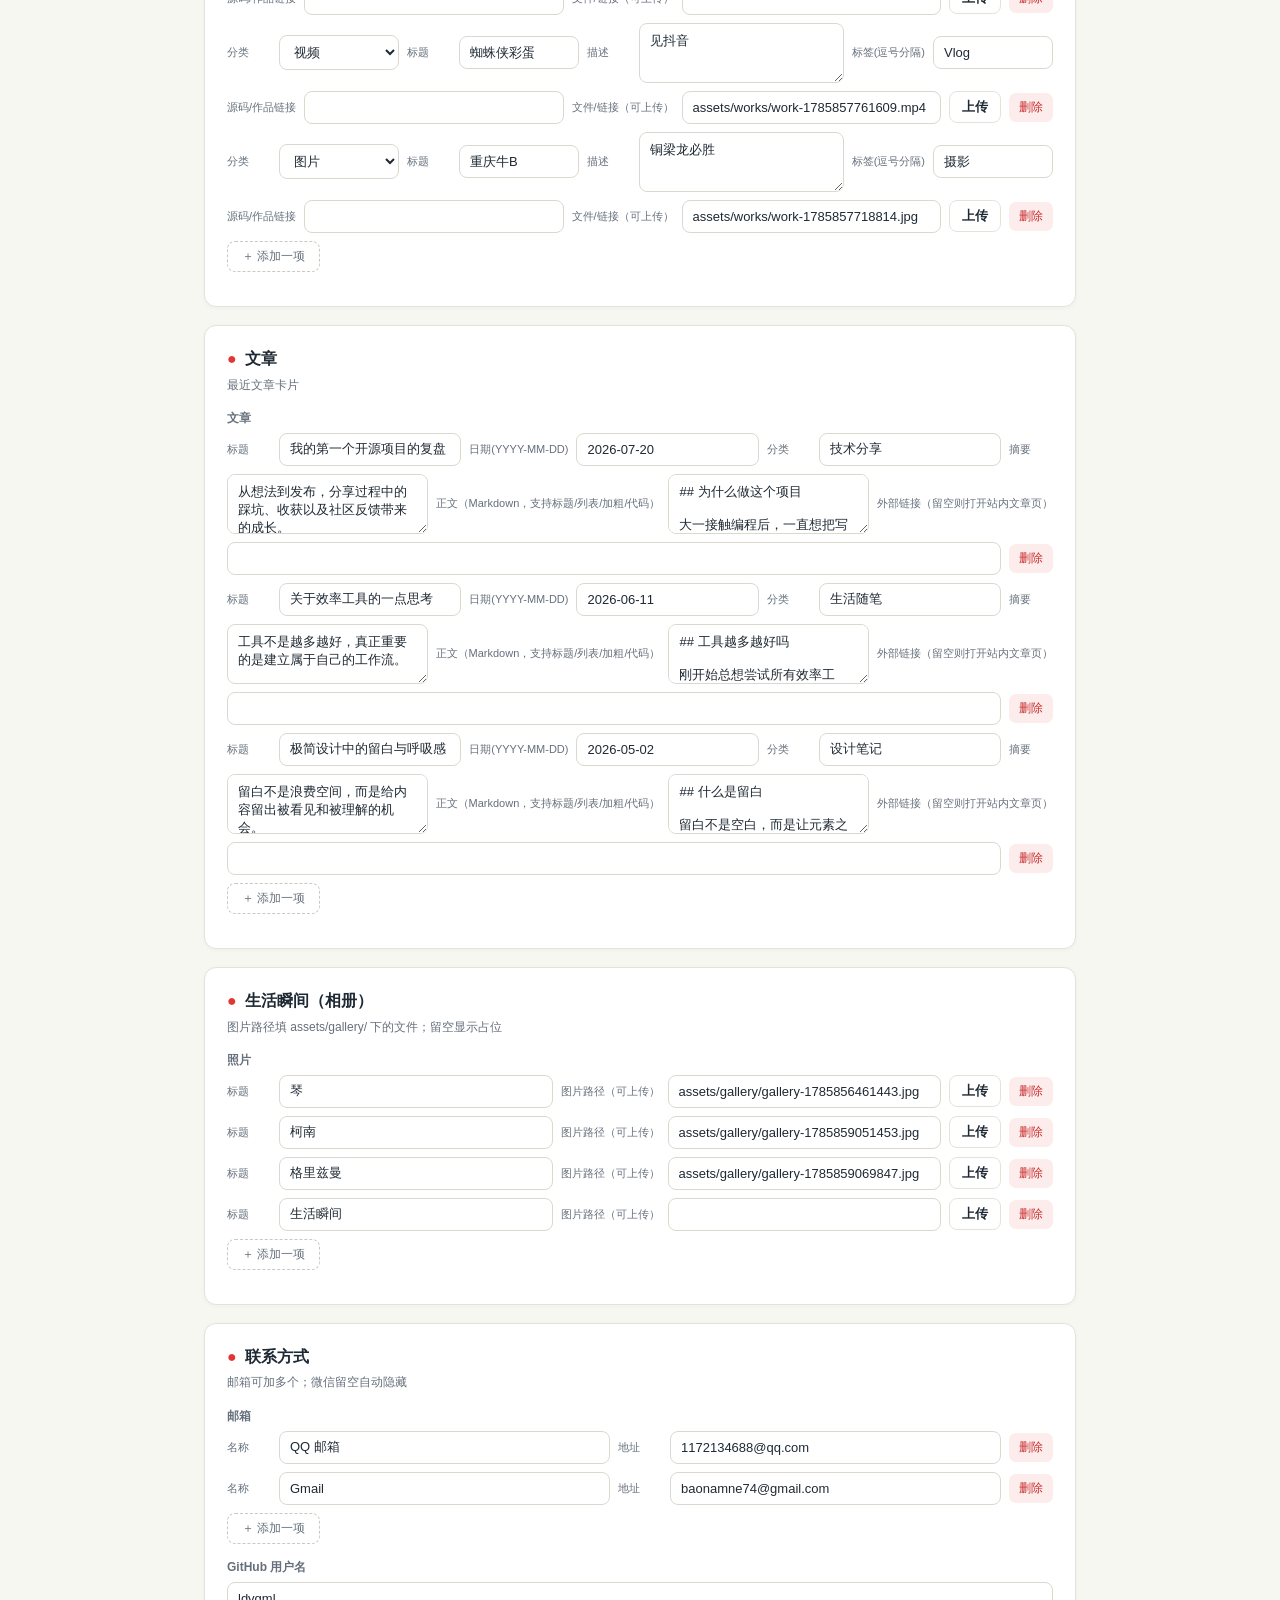
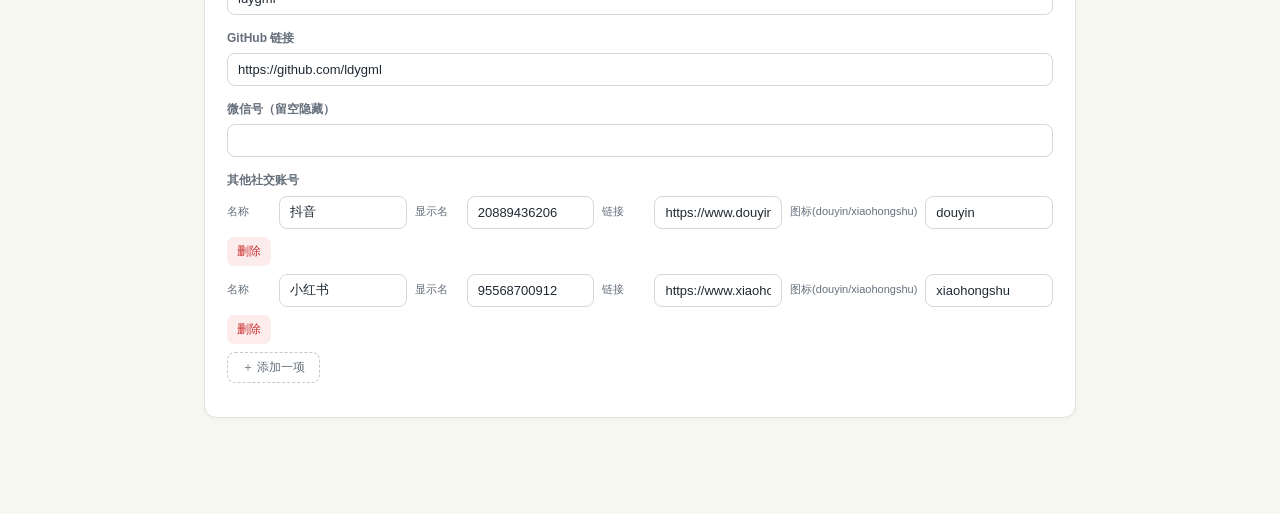
==== commit 200c5d4c: "Add spider mascot chat" ====
--- a/admin.html
+++ b/admin.html
@@ -133,6 +133,7 @@
     <h1>个人网站 <span>后台管理</span></h1>
     <div class="actions">
       <span id="status"></span>
+      <span id="dirty-badge" style="display:none;color:#c92f2f;font-size:13px;font-weight:700;">⚠ 有未保存修改，记得保存或发布</span>
       <button class="btn" id="btn-export">导出 JSON 备份</button>
       <button class="btn primary" id="btn-save">保存到网站</button>
     </div>
@@ -207,6 +208,11 @@
         { title: '打字机标签', desc: '首页大标题下方循环打字的身份标签', fields: [
           { path: 'roles', label: '标签列表', type: 'stringList' }
         ]},
+        { title: 'AI 聊天（小蛛）', desc: '网站吉祥物配置。apiUrl 填代理接口地址（如 https://website-admin-api.vercel.app/api/chat），留空则使用预设回复', fields: [
+          { path: 'chat.name', label: '名字' },
+          { path: 'chat.greeting', label: '开场白' },
+          { path: 'chat.apiUrl', label: 'AI 接口地址（留空用预设回复）' }
+        ]},
         { title: '各区块标题', desc: '每个板块的标题和灰色副标题', fields: [
           { path: 'sections', label: '区块', type: 'mapObj', subFields: [
             { path: 'title', label: '标题' },
@@ -298,6 +304,22 @@
 
       var data = JSON.parse(JSON.stringify(SITE));
       var fileHandle = null;
+
+      /* ---------- 未保存修改提醒 ---------- */
+      var dirty = false;
+      var dirtyBadge = document.getElementById('dirty-badge');
+      function markDirty() {
+        if (!dirty) {
+          dirty = true;
+          if (dirtyBadge) dirtyBadge.style.display = 'inline';
+        }
+      }
+      function clearDirty() {
+        dirty = false;
+        if (dirtyBadge) dirtyBadge.style.display = 'none';
+      }
+      document.addEventListener('input', markDirty, true);
+      document.addEventListener('change', markDirty, true);
 
       /* ---------- 工具函数 ---------- */
       function getPath(obj, path) {
@@ -565,6 +587,7 @@
           await w.write(text);
           await w.close();
           setStatus('已保存 ✓ 刷新前台页面即可生效', '#1d7a3f');
+          clearDirty();
         } catch (e) {
           if (e && e.name === 'AbortError') return;
           downloadText(text, 'content.js');
@@ -608,6 +631,7 @@
           if (j.ok) {
             remoteStatus.textContent = '已发布 ✓ 约 1 分钟后线上生效';
             remoteStatus.style.color = '#1d7a3f';
+            clearDirty();
           } else {
             remoteStatus.textContent = '发布失败: ' + (j.error || r.status);
             remoteStatus.style.color = '#c92f2f';
@@ -678,6 +702,7 @@
           if (putRes.ok) {
             ghStatus.textContent = '已发布 ✓ 约 1 分钟后线上生效';
             ghStatus.style.color = '#1d7a3f';
+            clearDirty();
           } else {
             ghStatus.textContent = '发布失败: ' + (putJson.message || putRes.status);
             ghStatus.style.color = '#c92f2f';
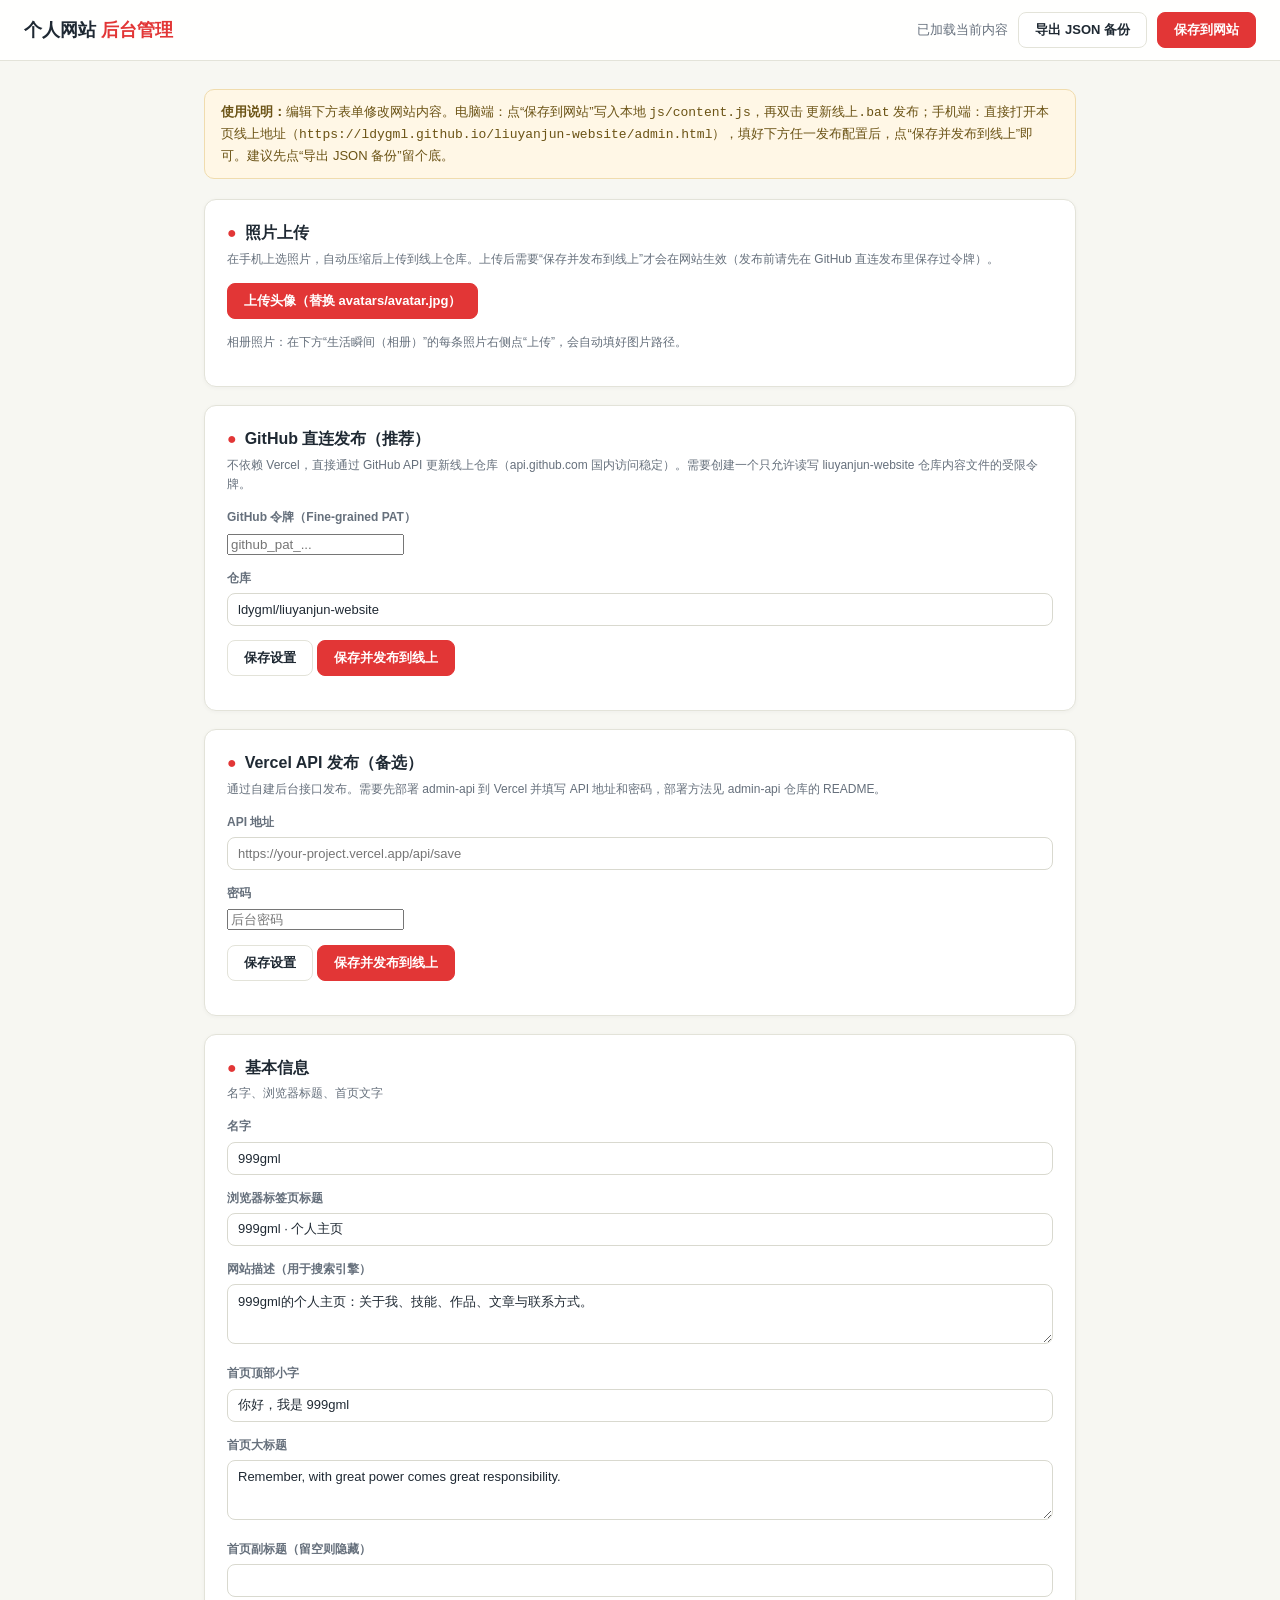
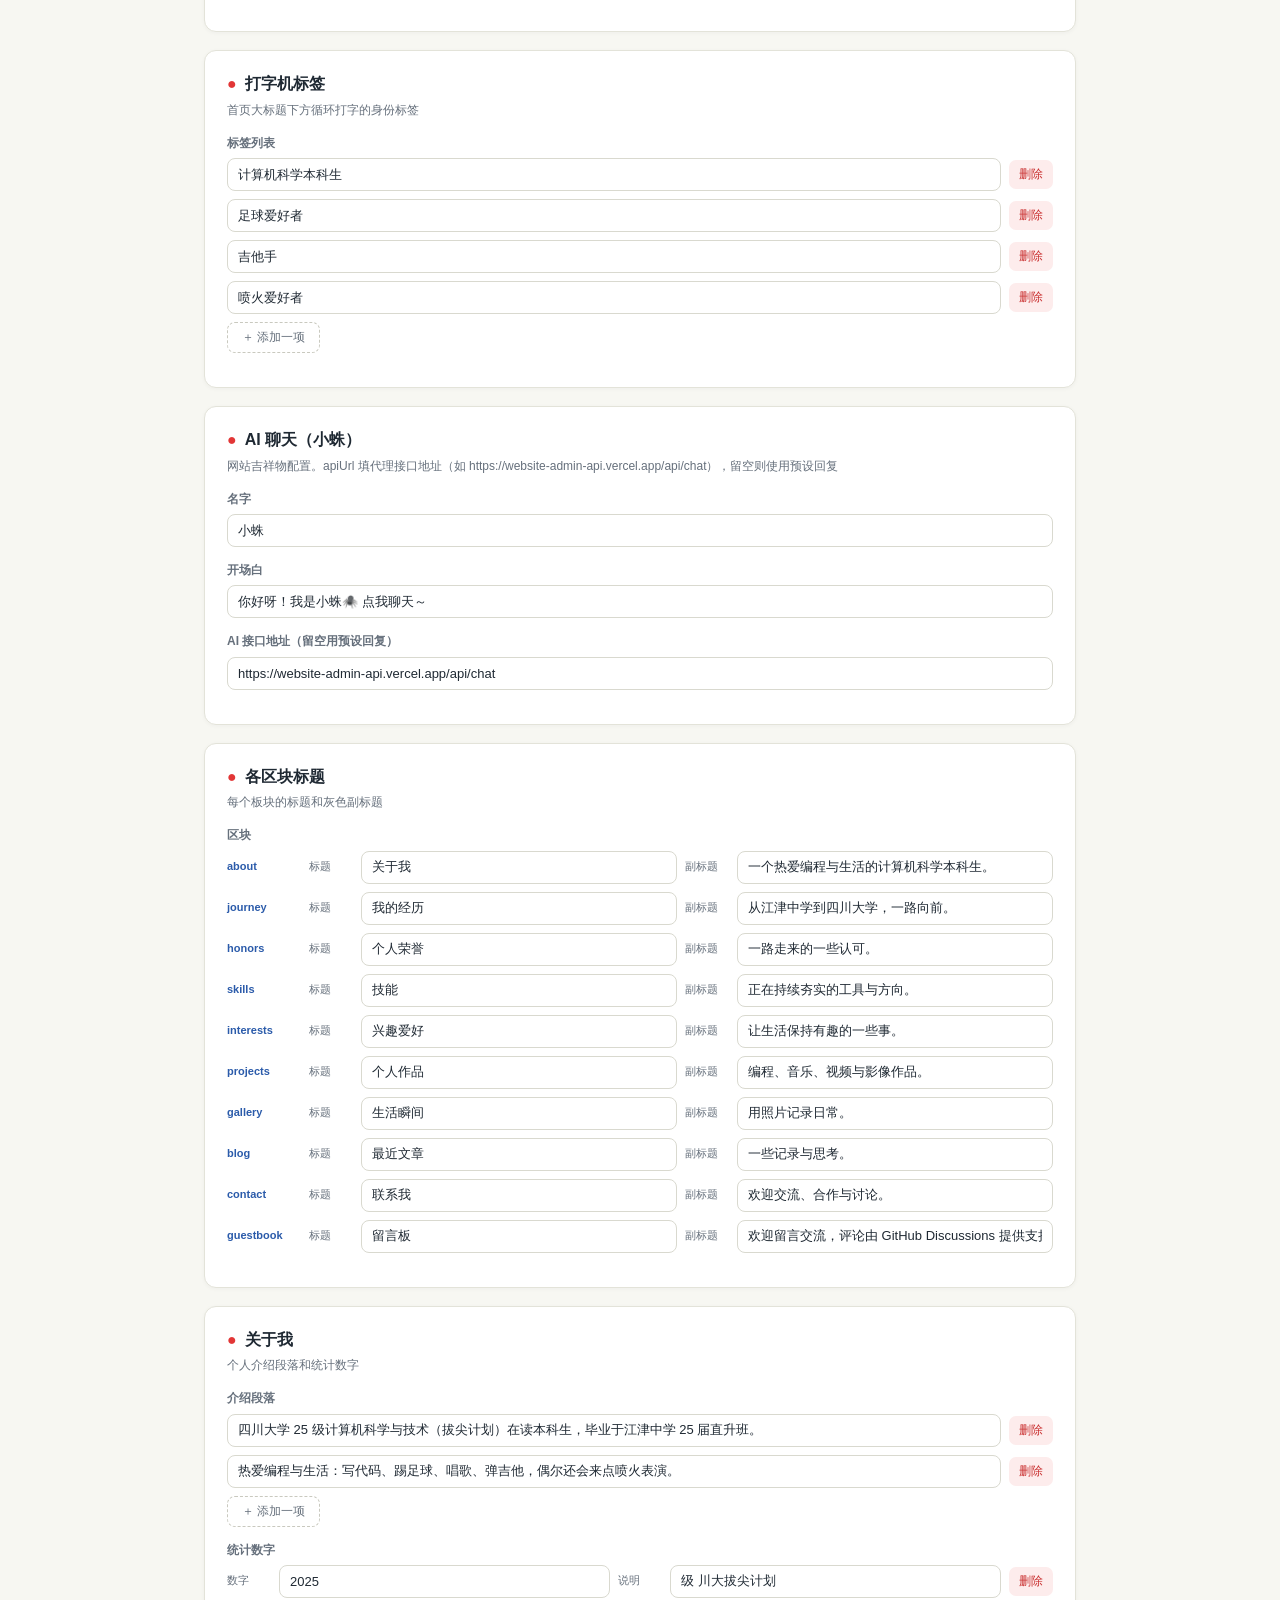
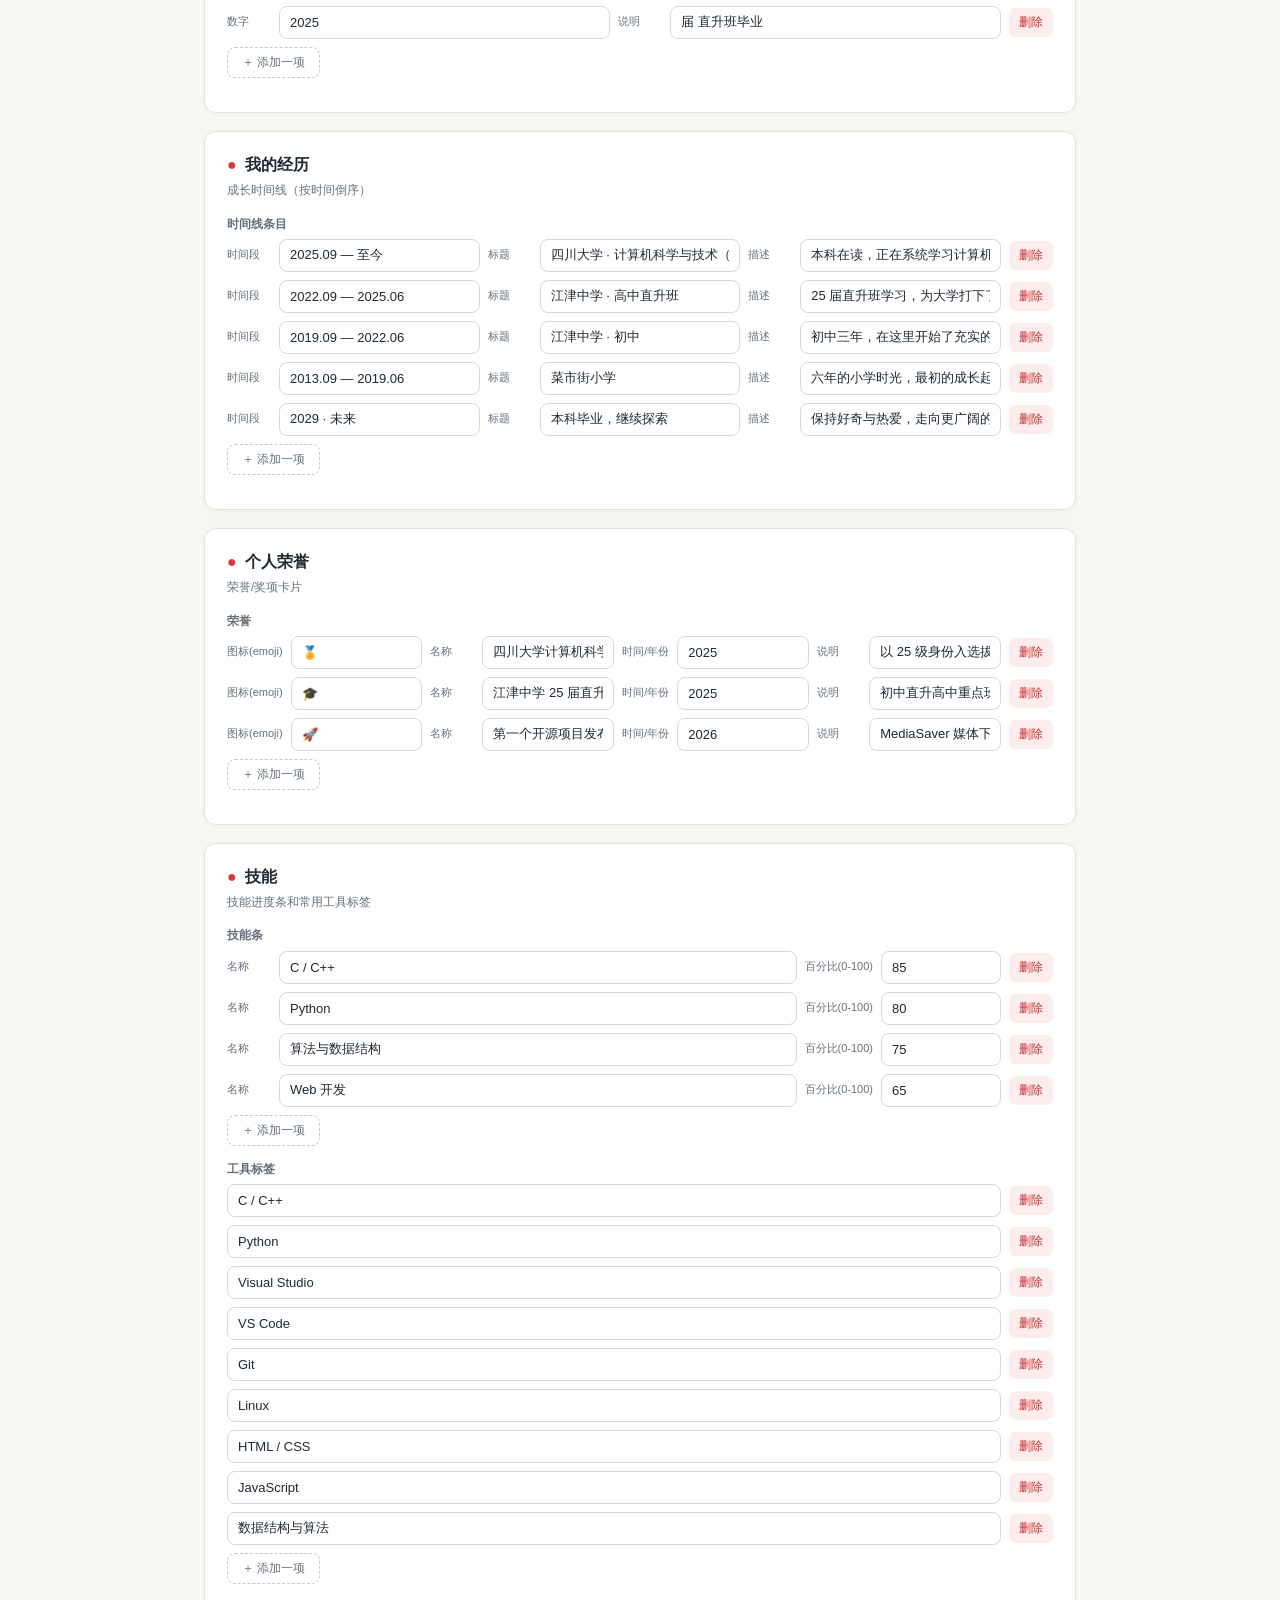
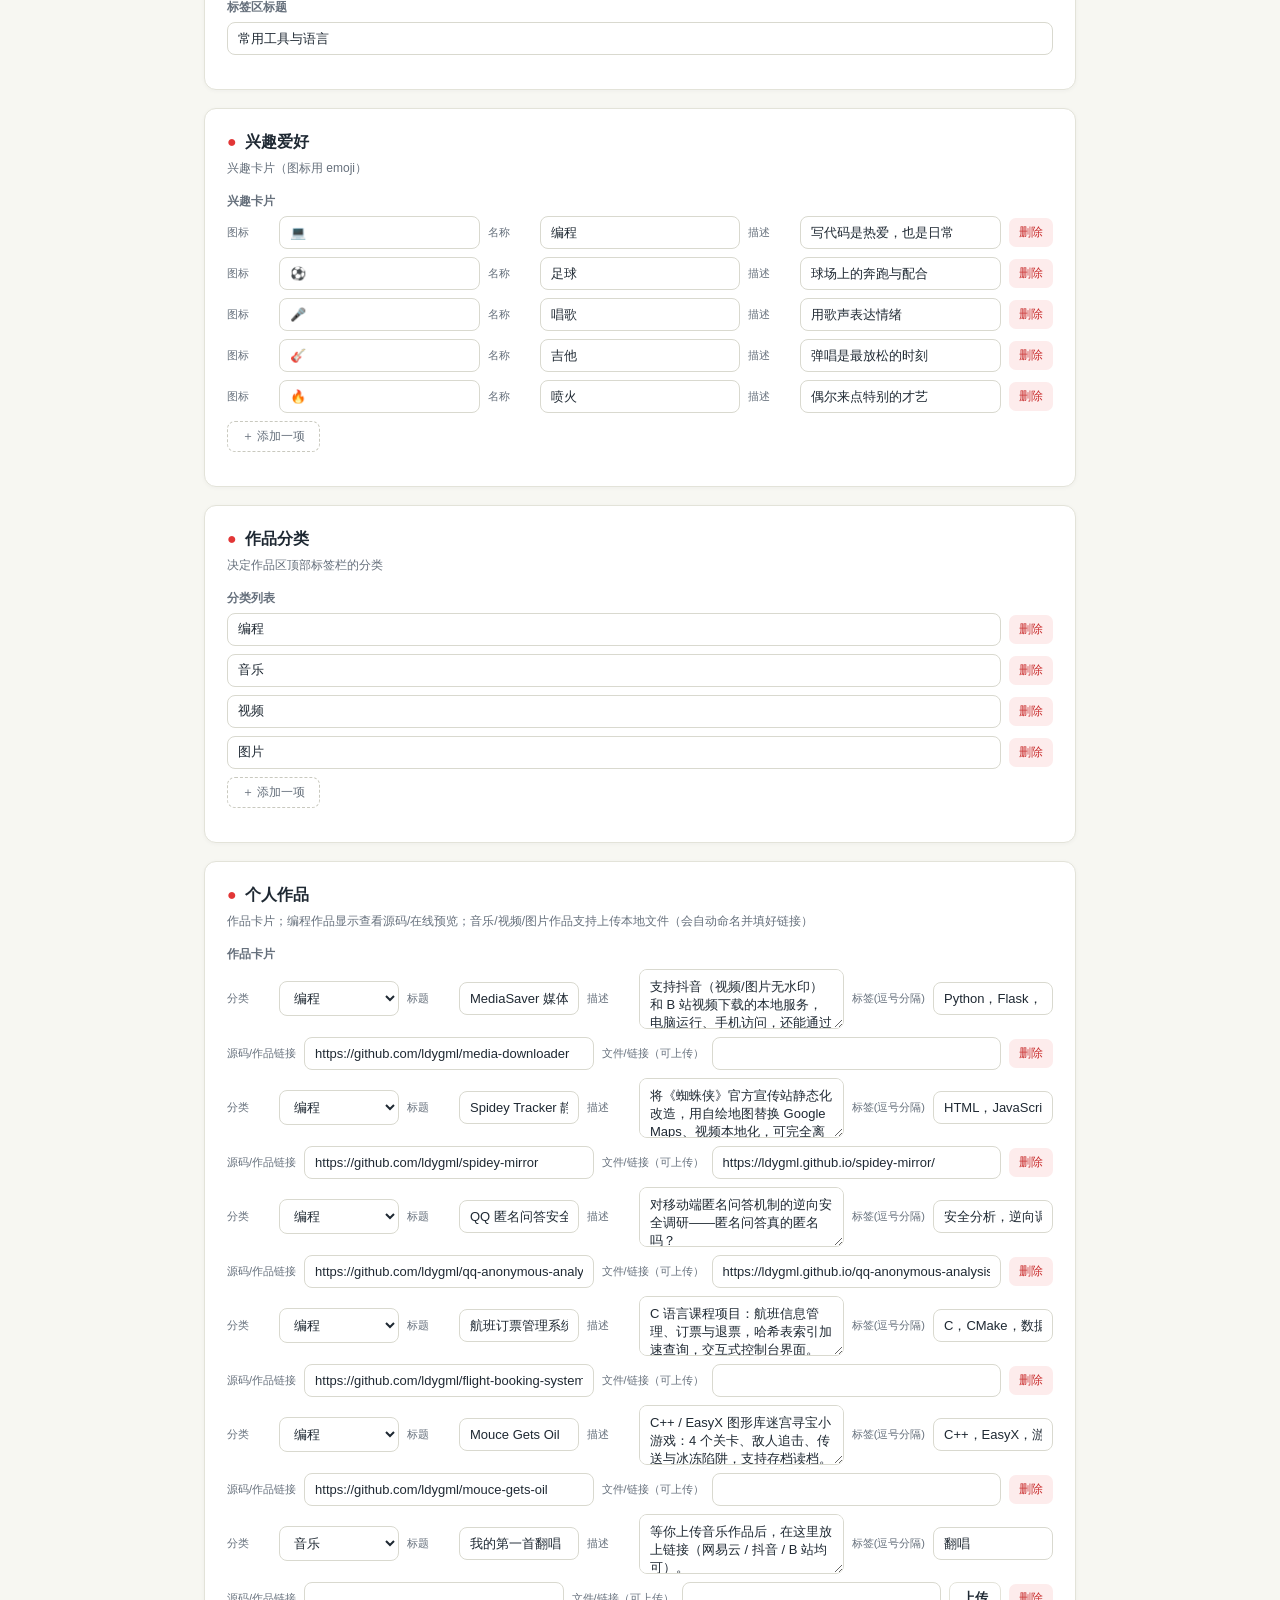
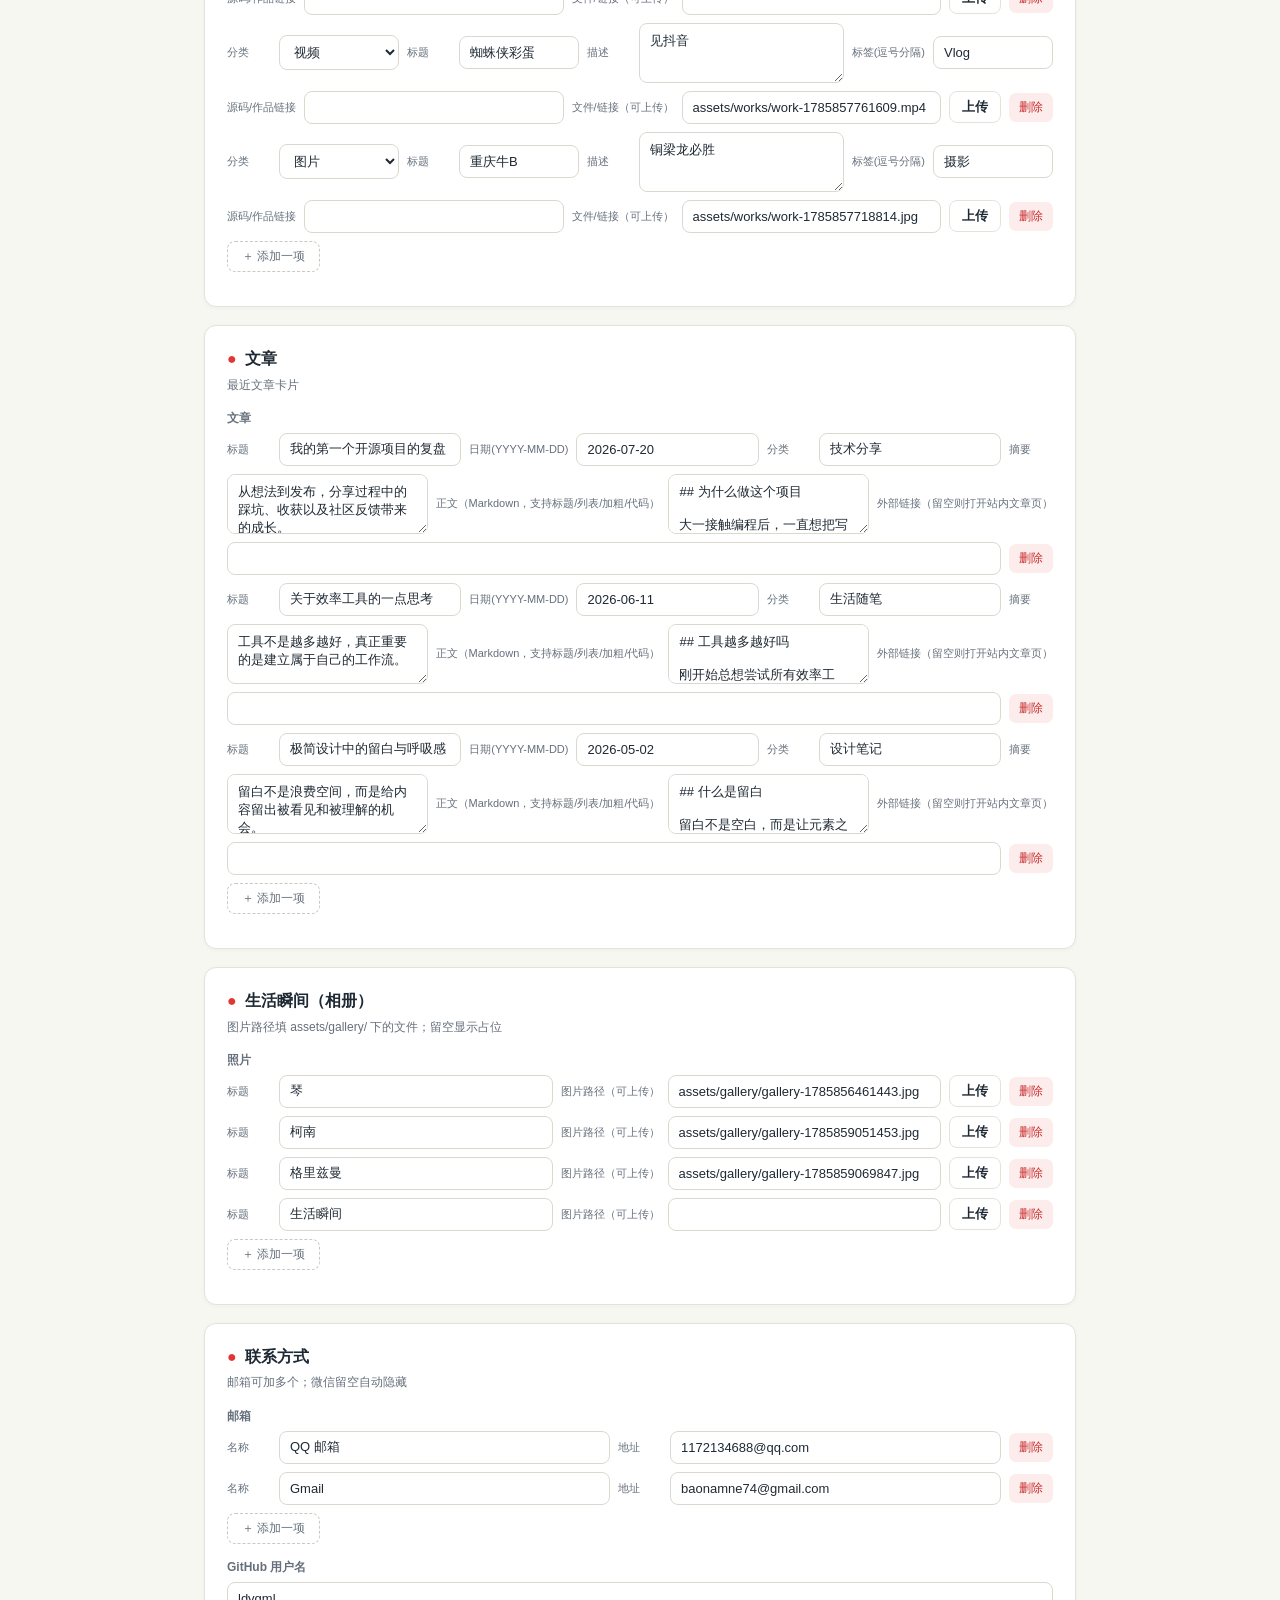
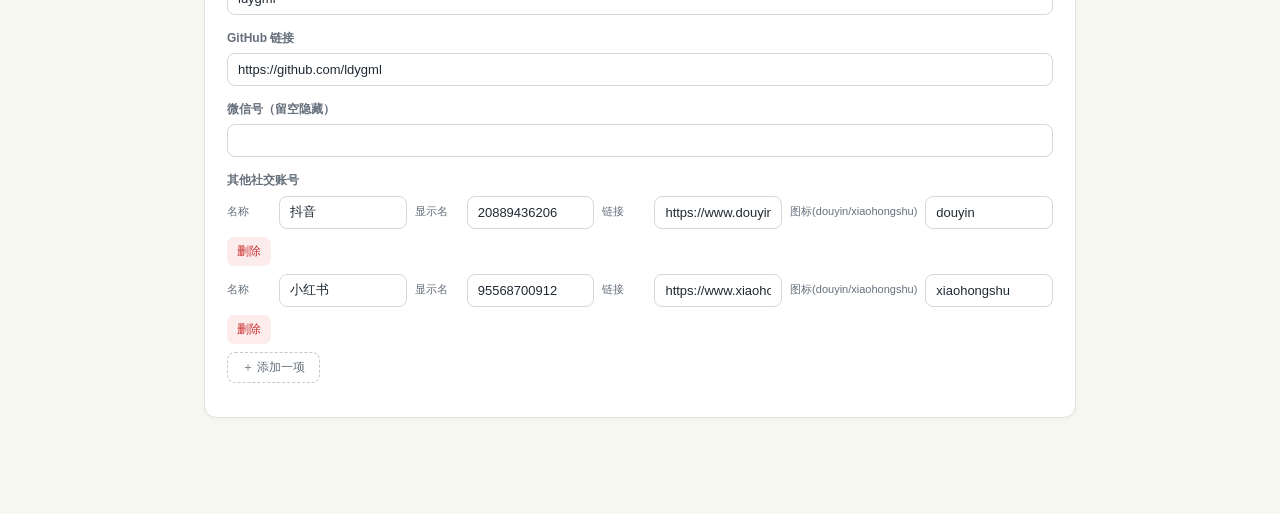
==== commit ace4a886: "Fix admin favicon 404 + miner refill" ====
--- a/admin.html
+++ b/admin.html
@@ -4,6 +4,7 @@
   <meta charset="UTF-8" />
   <meta name="viewport" content="width=device-width, initial-scale=1.0" />
   <title>网站后台管理</title>
+  <link rel="icon" href="data:image/svg+xml,%3Csvg xmlns='http://www.w3.org/2000/svg' viewBox='0 0 100 100'%3E%3Ccircle cx='50' cy='50' r='42' fill='%23e23636'/%3E%3C/svg%3E" />
   <style>
     * { box-sizing: border-box; }
     body {
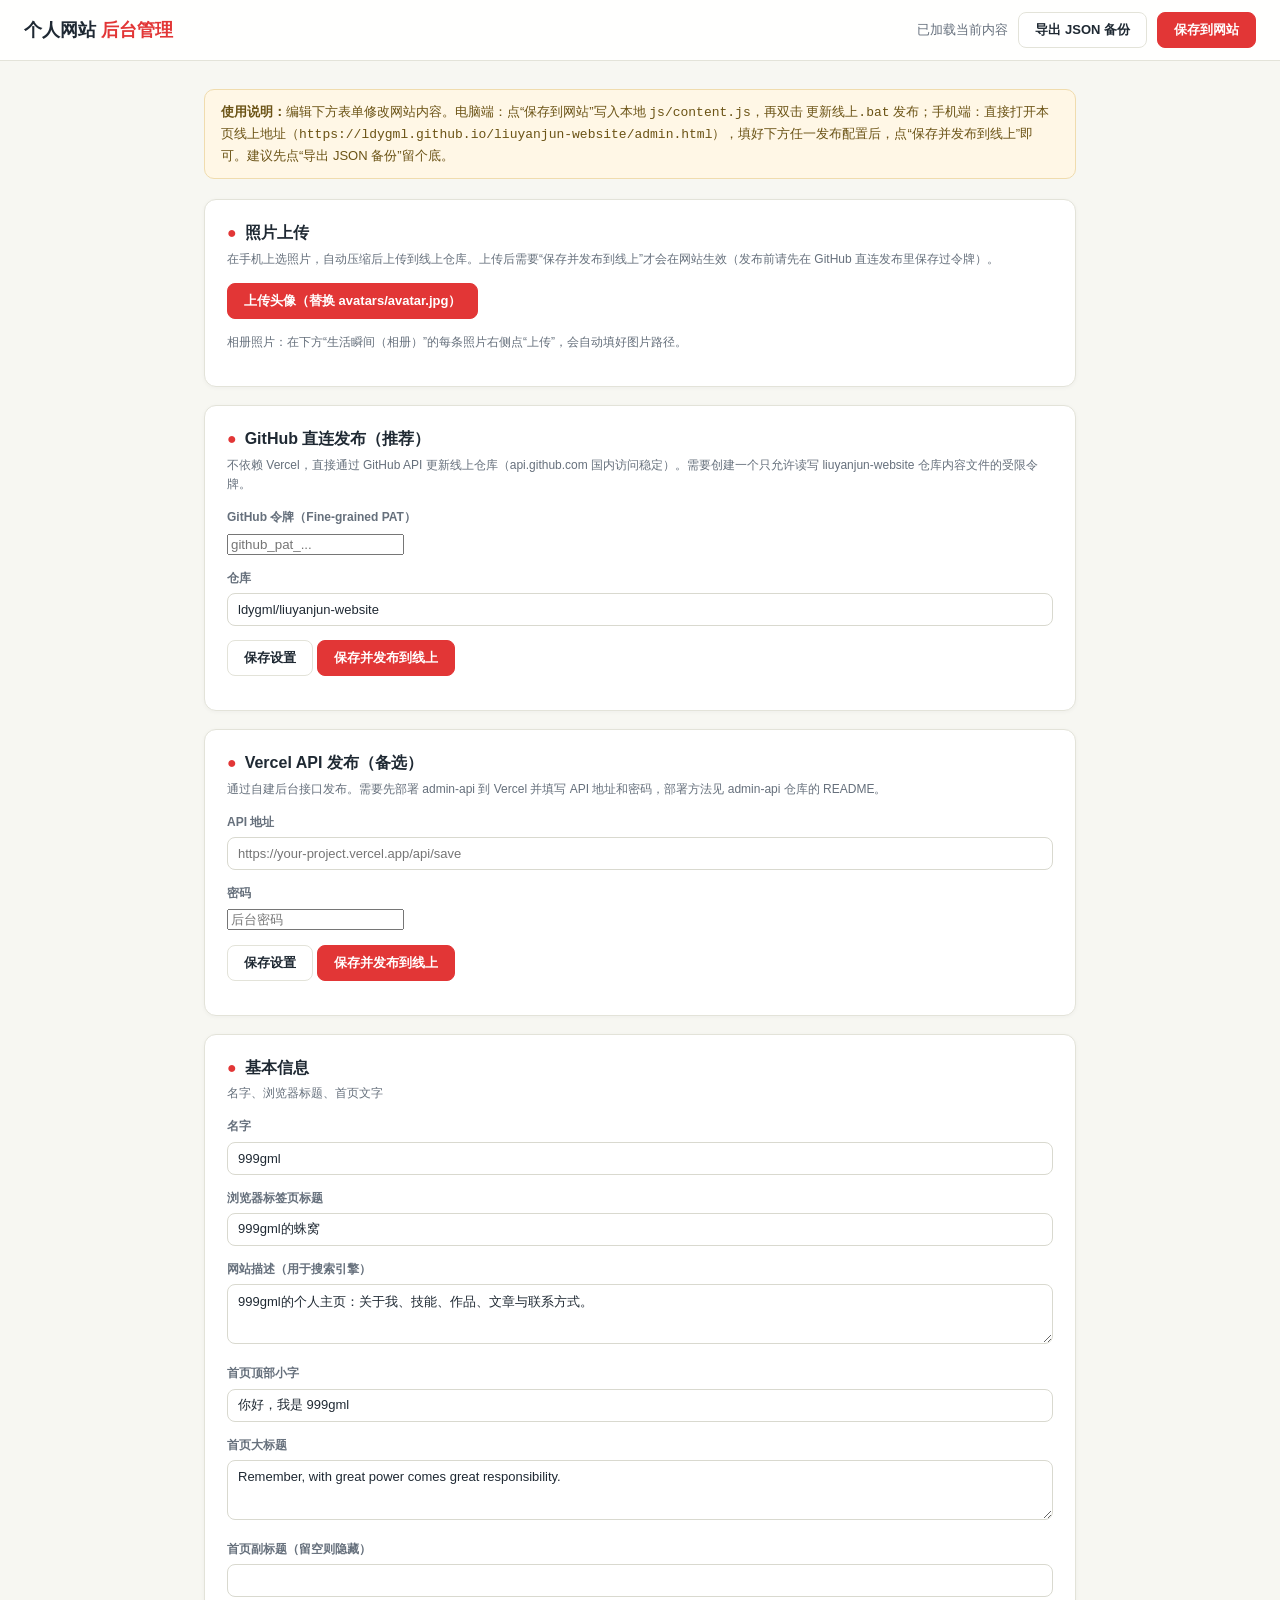
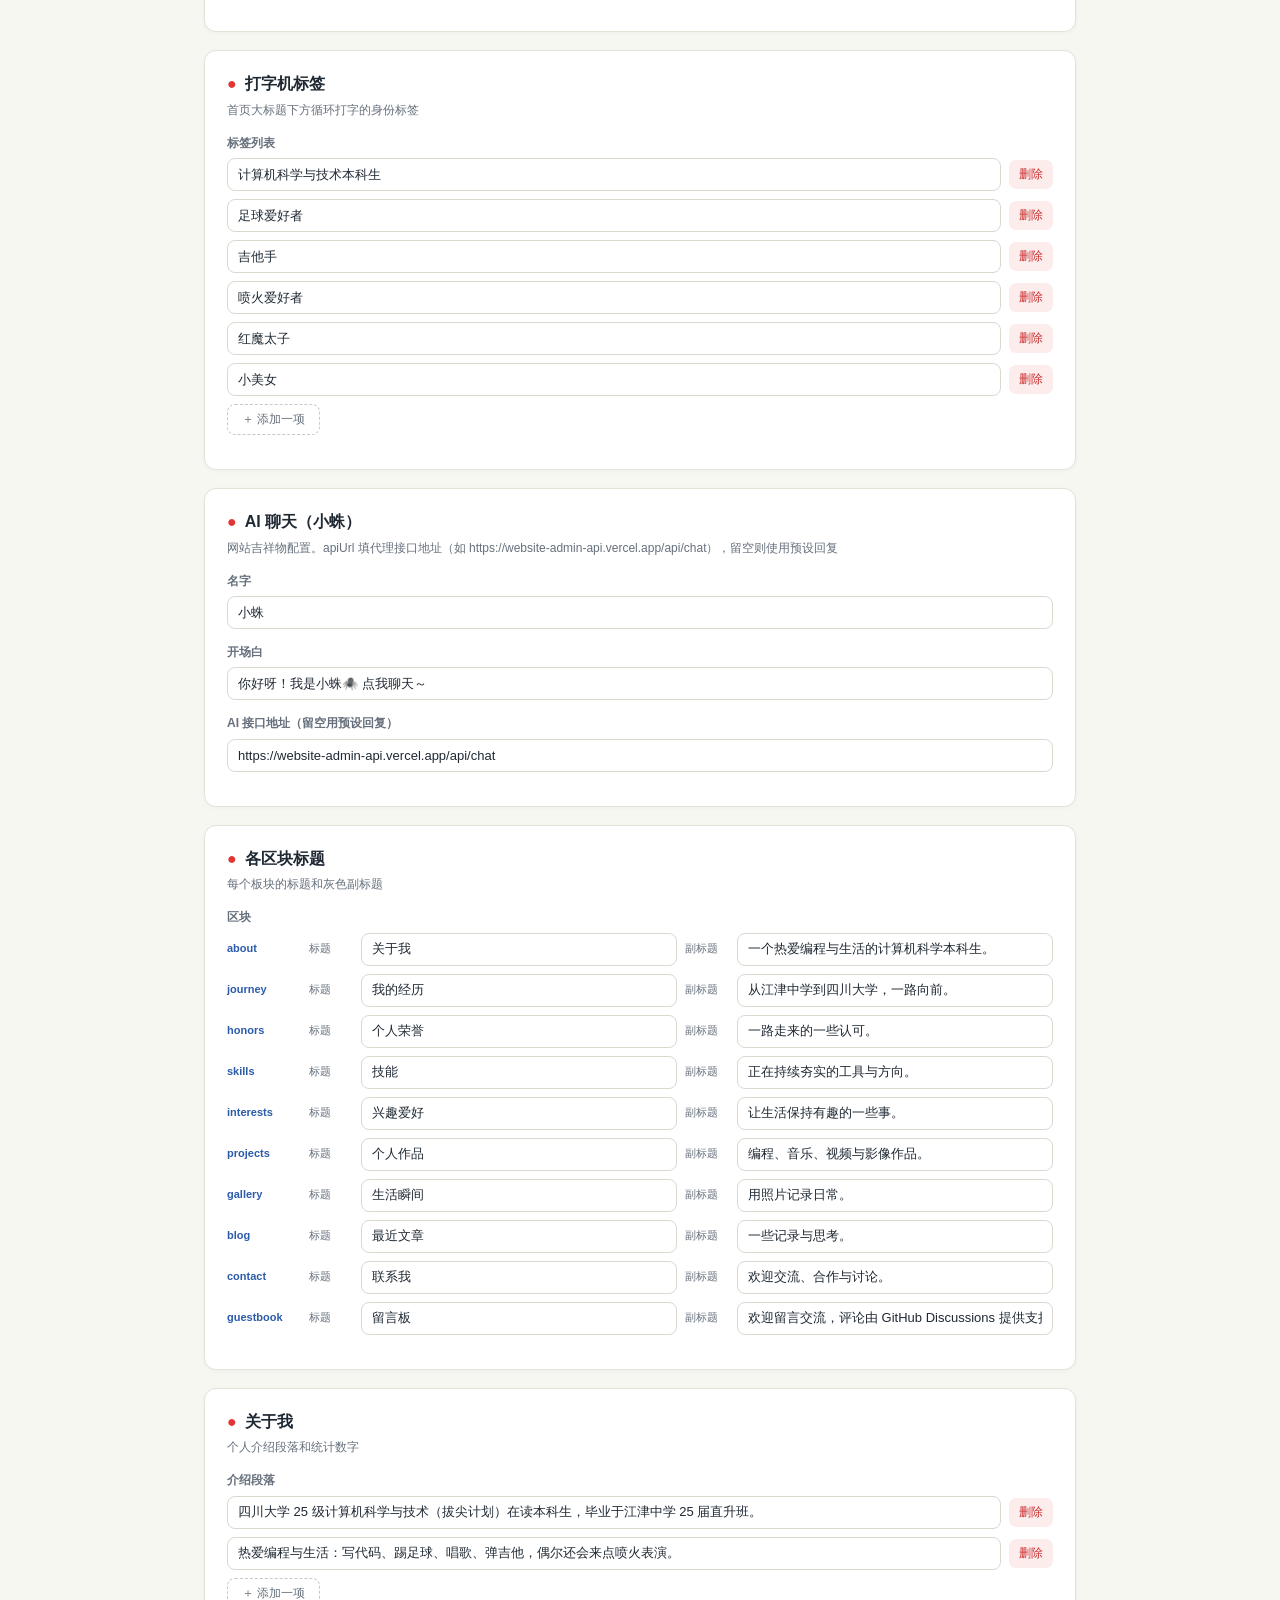
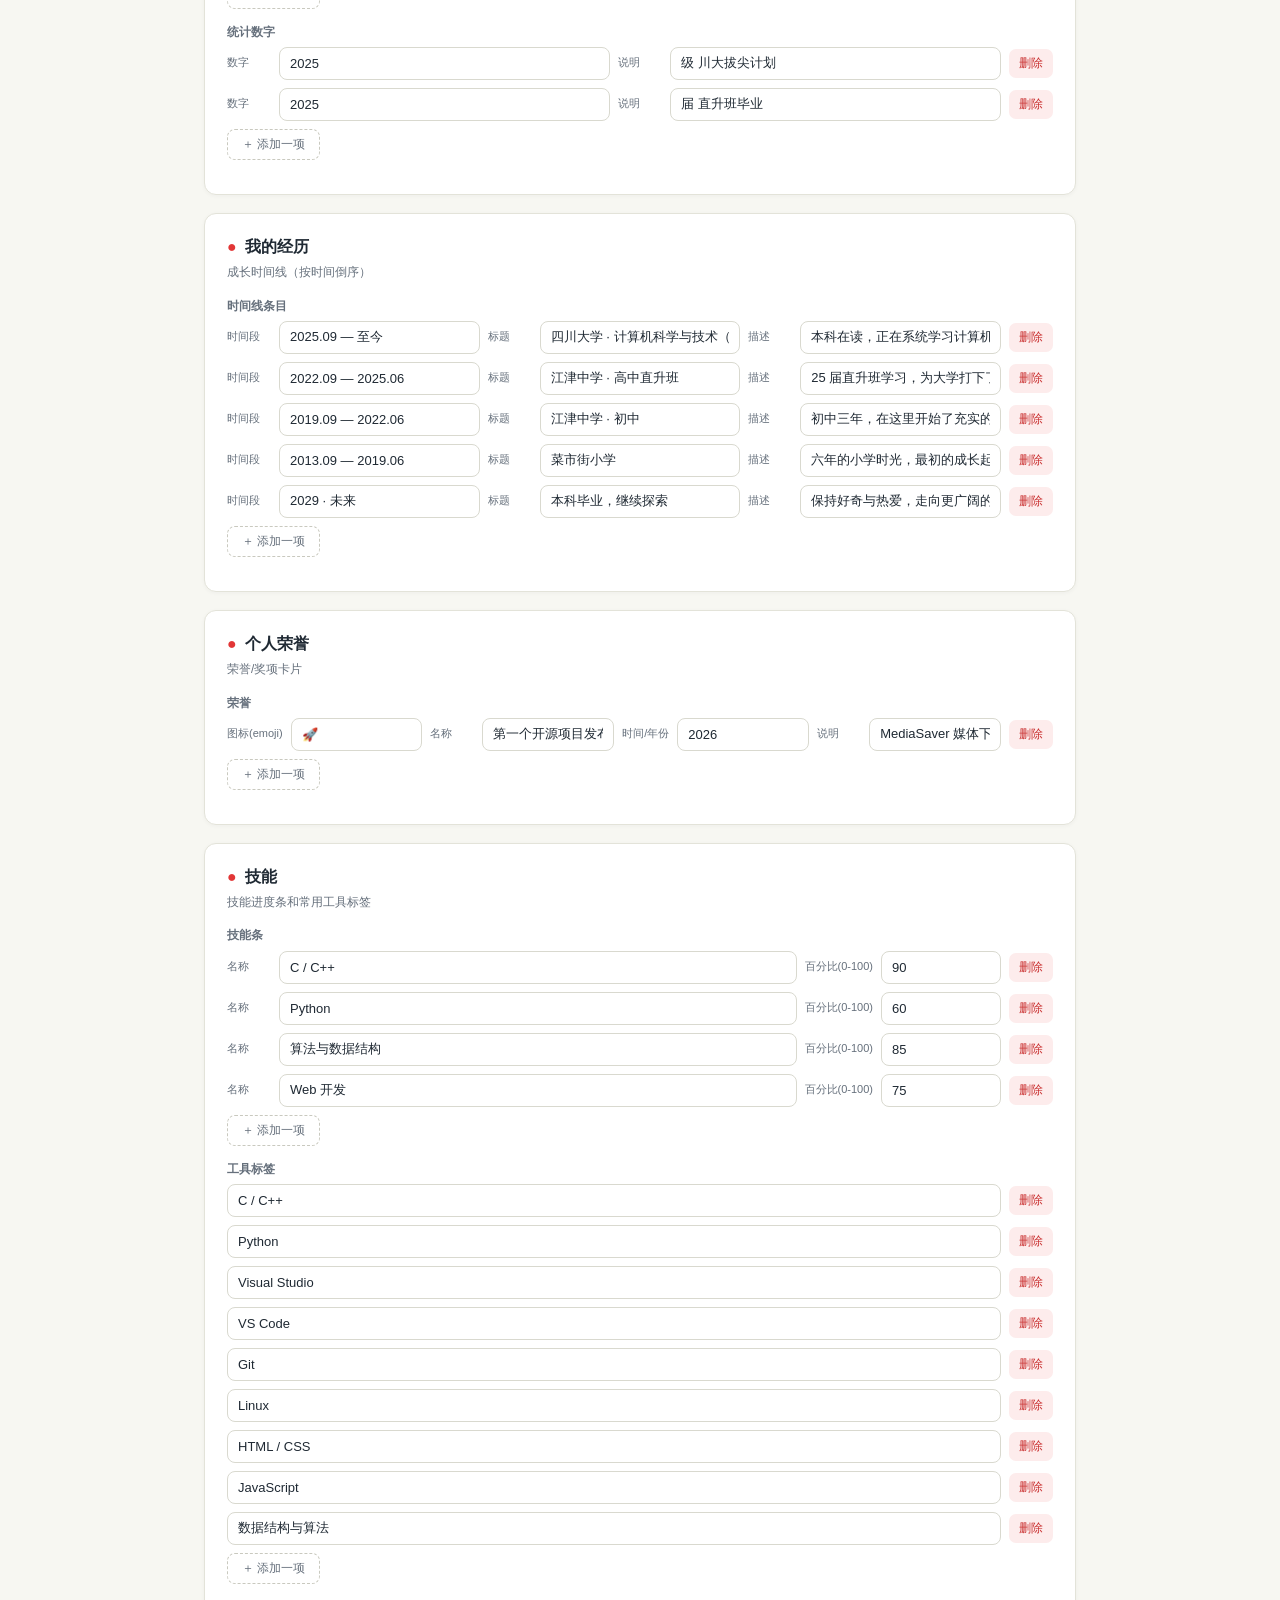
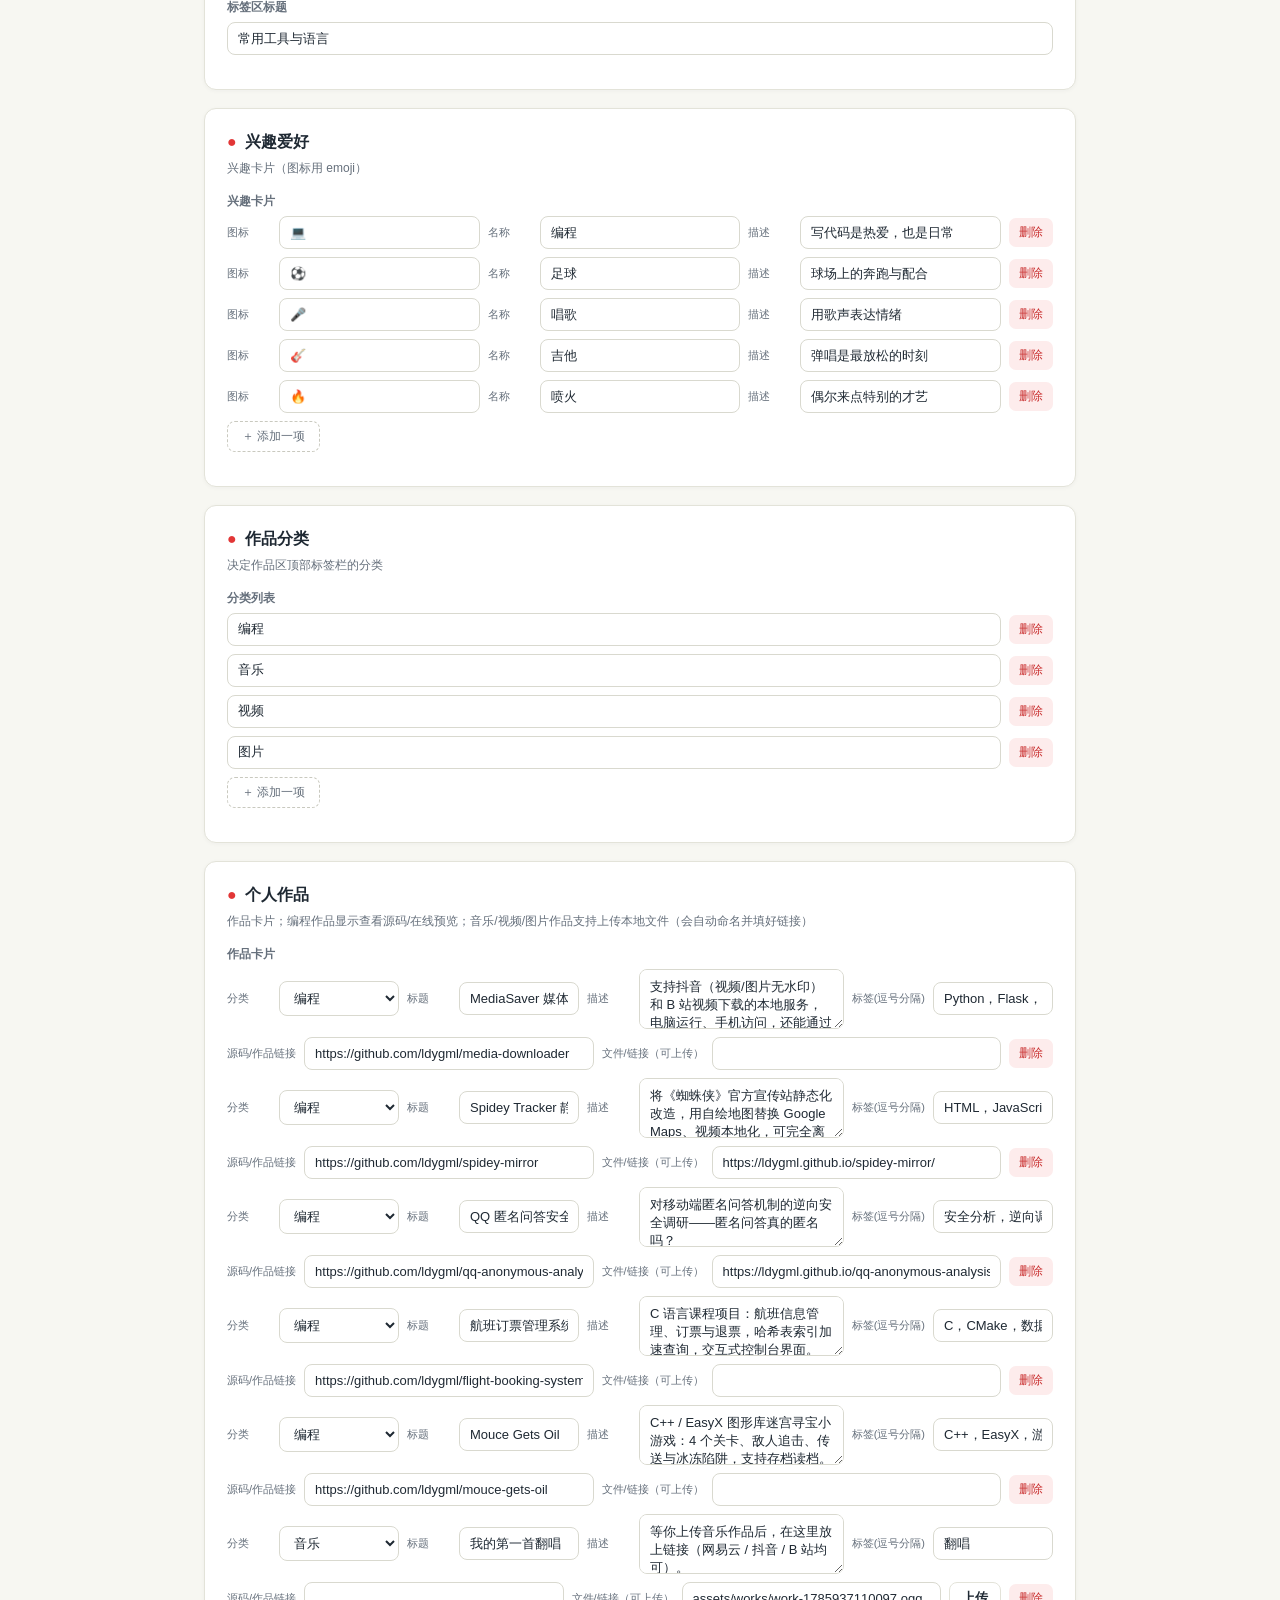
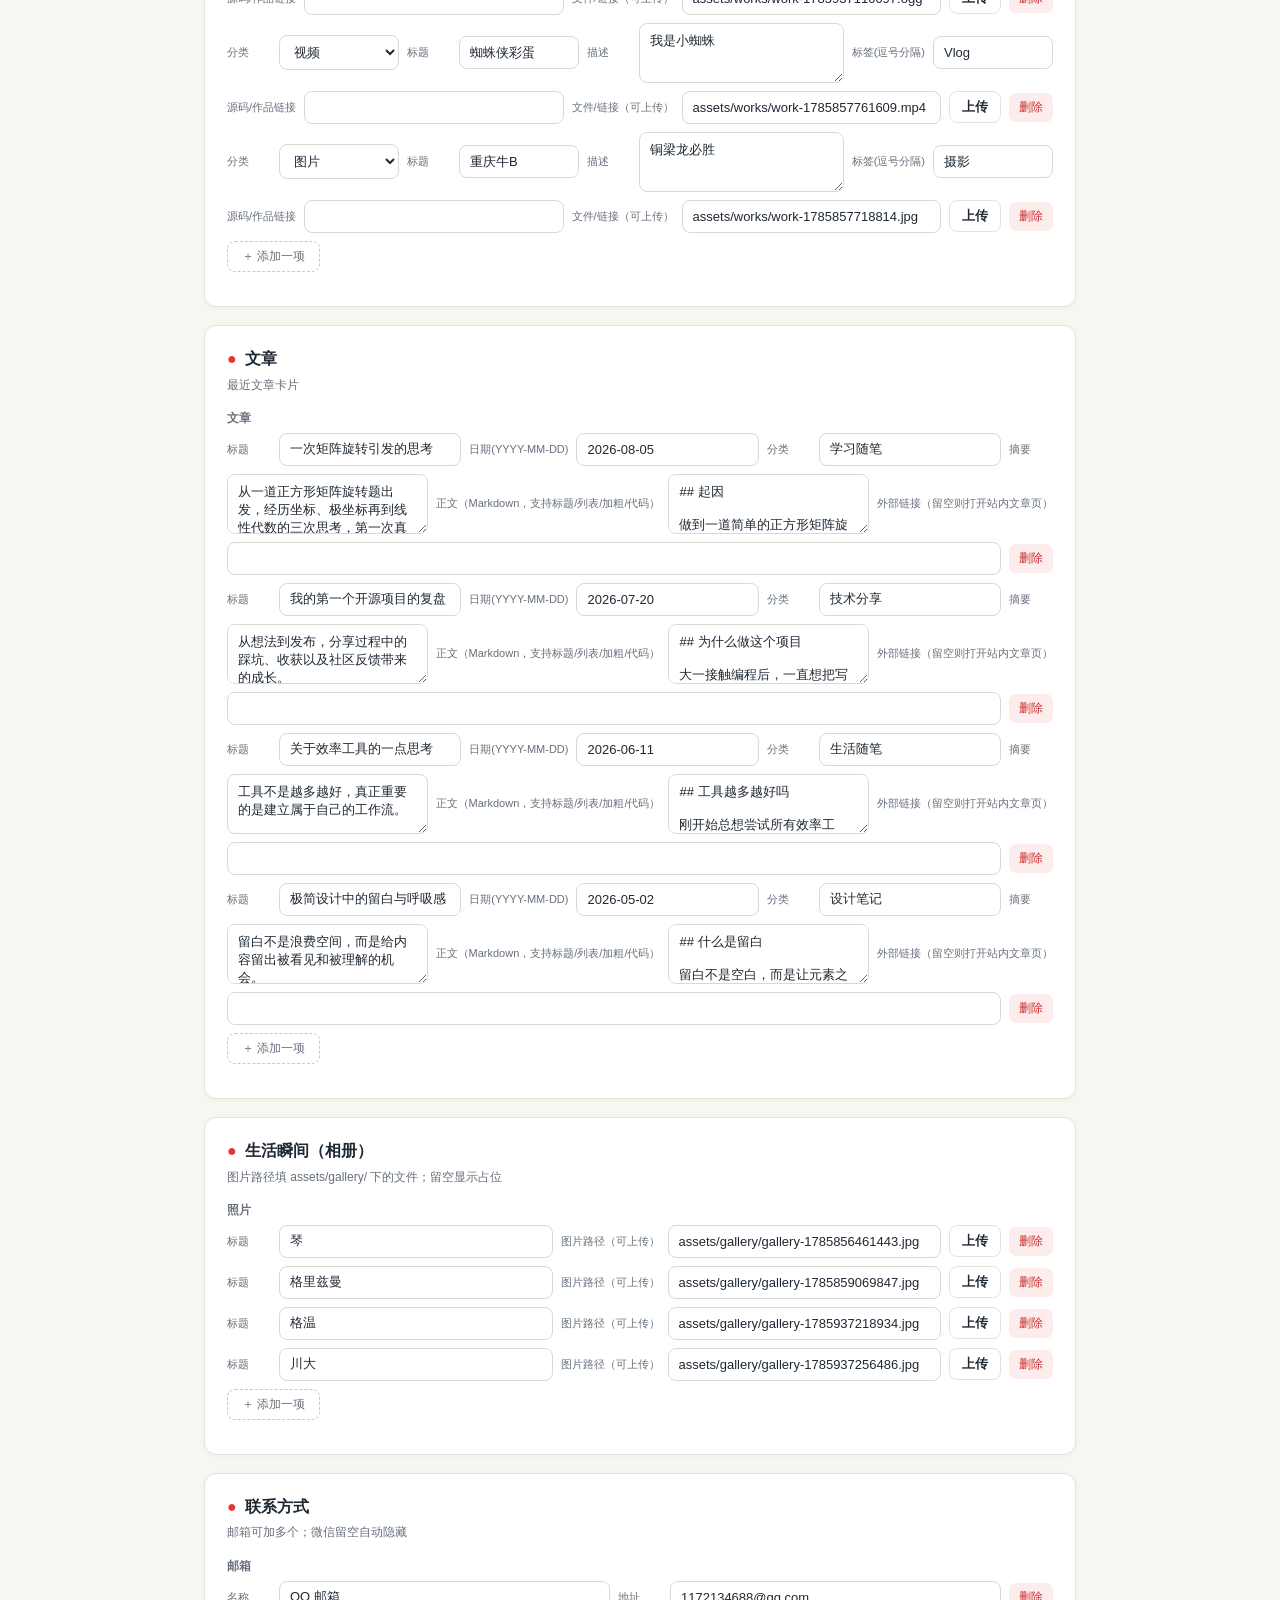
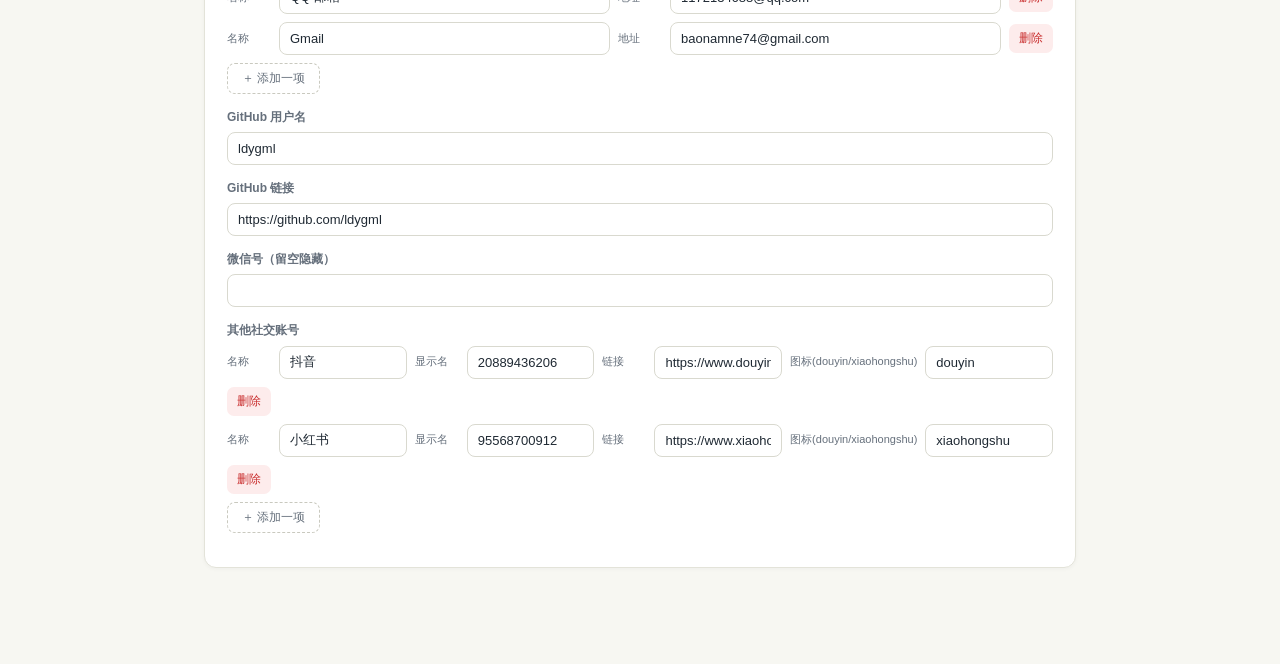
==== commit 5ca1ea6e: "update site" ====
--- a/admin.html
+++ b/admin.html
@@ -5,6 +5,13 @@
   <meta name="viewport" content="width=device-width, initial-scale=1.0" />
   <title>网站后台管理</title>
   <link rel="icon" href="data:image/svg+xml,%3Csvg xmlns='http://www.w3.org/2000/svg' viewBox='0 0 100 100'%3E%3Ccircle cx='50' cy='50' r='42' fill='%23e23636'/%3E%3C/svg%3E" />
+  <link rel="manifest" href="./manifest.json" />
+  <link rel="apple-touch-icon" href="./assets/icons/icon-192.png" />
+  <script>
+    if ('serviceWorker' in navigator && (location.protocol === 'https:' || location.hostname === 'localhost' || location.hostname === '127.0.0.1')) {
+      window.addEventListener('load', function () { navigator.serviceWorker.register('./sw.js').catch(function () {}); });
+    }
+  </script>
   <style>
     * { box-sizing: border-box; }
     body {
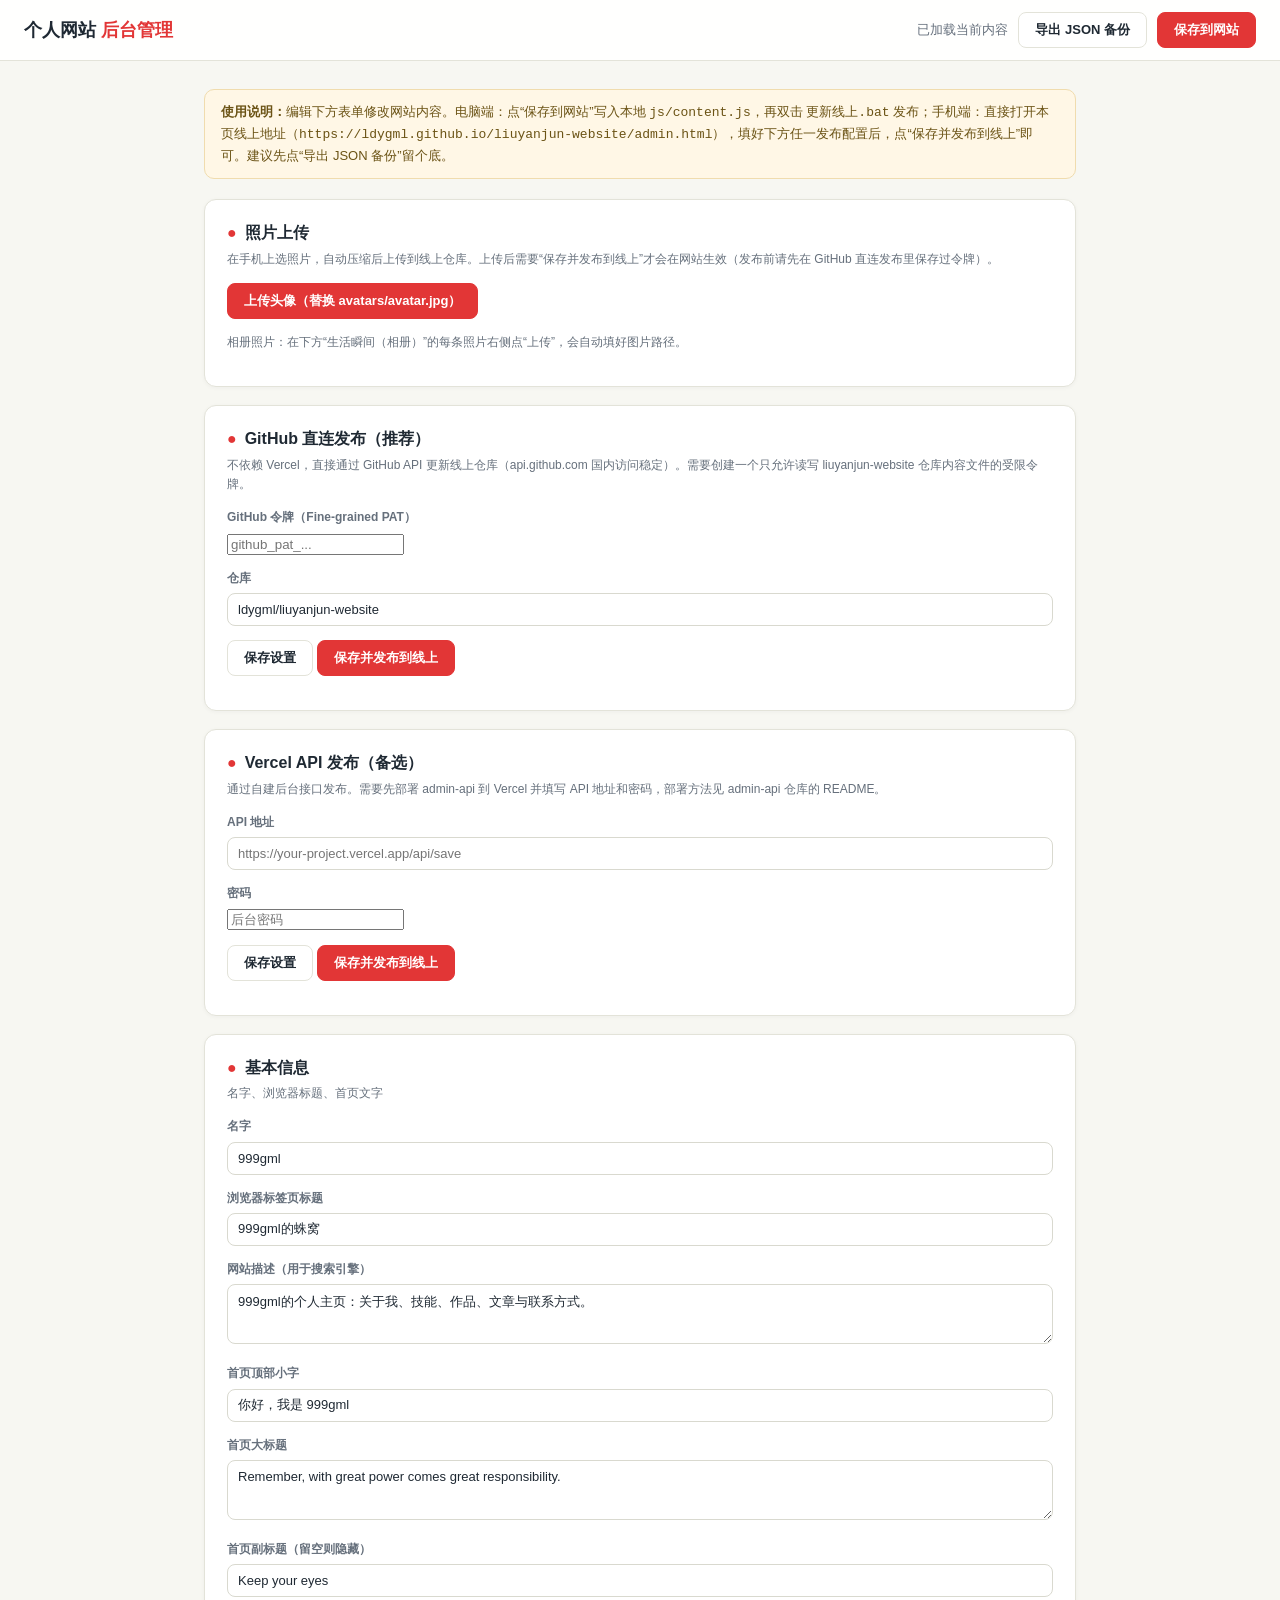
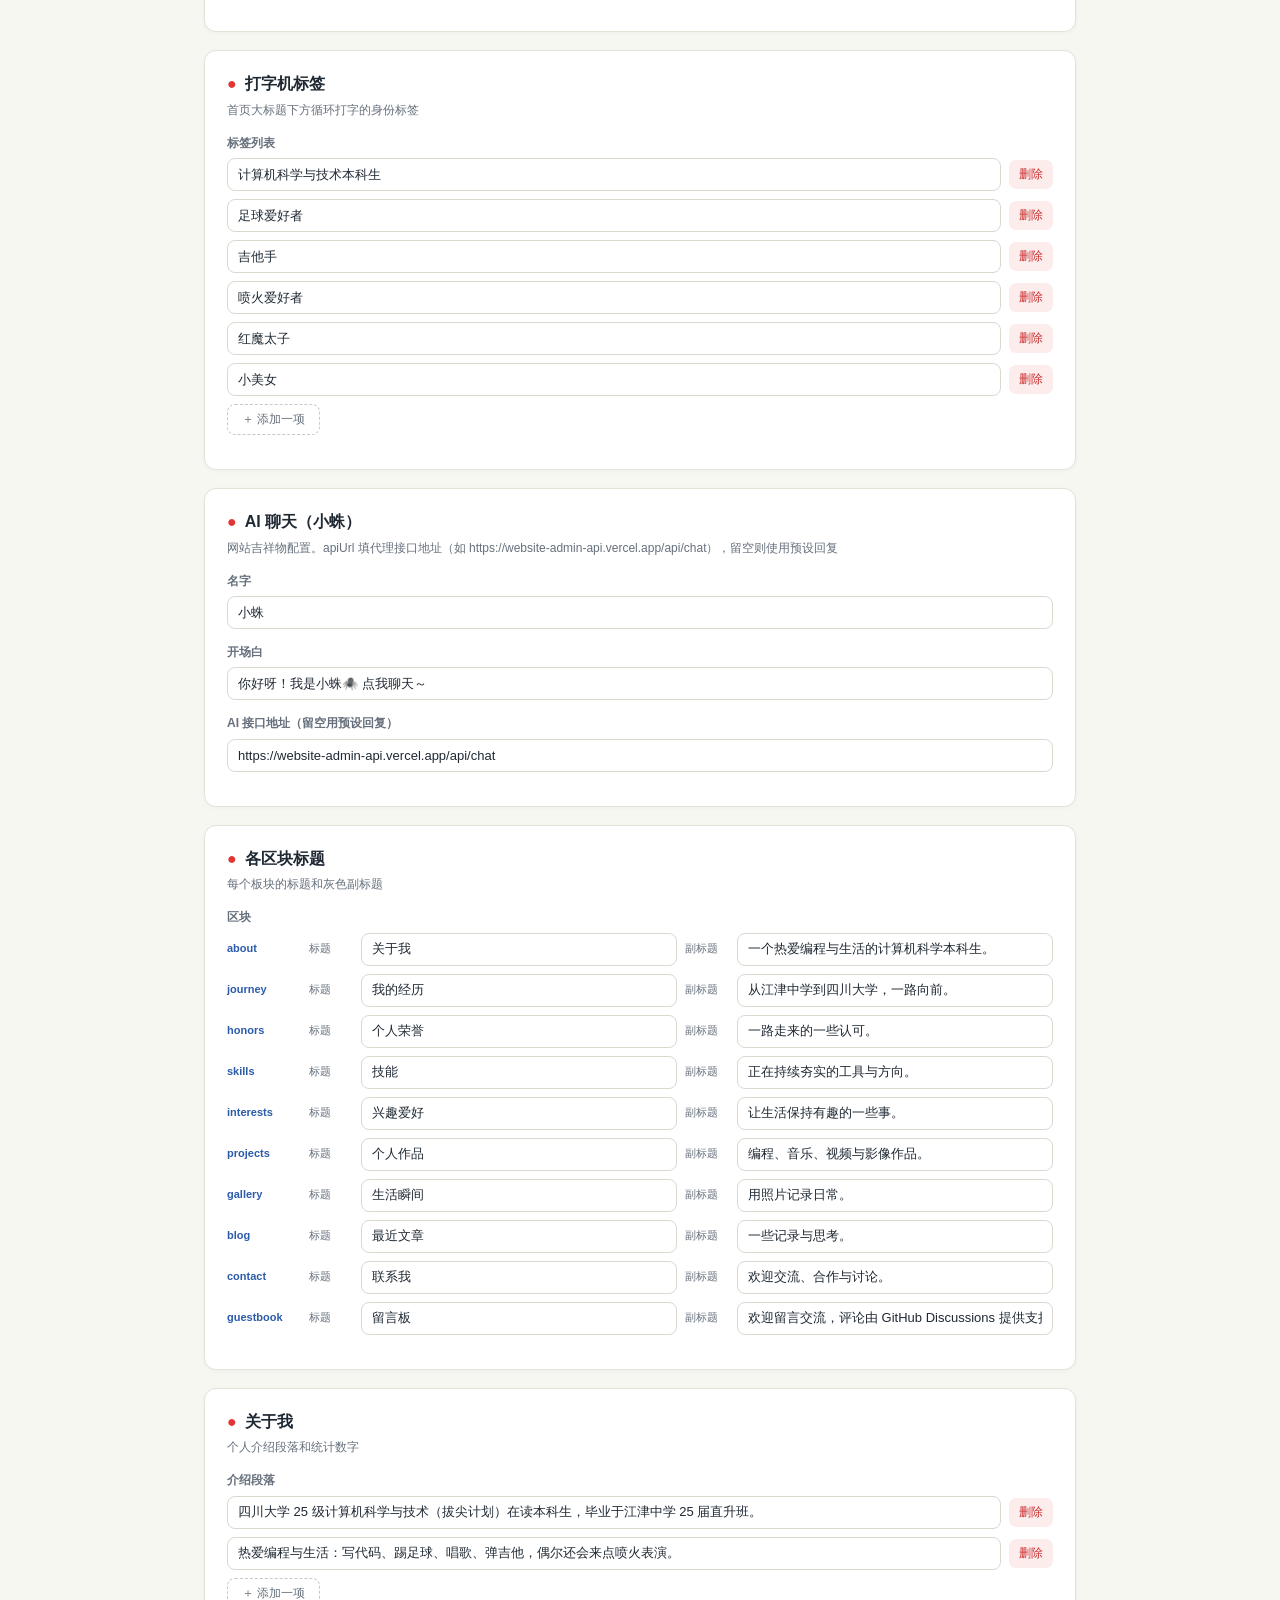
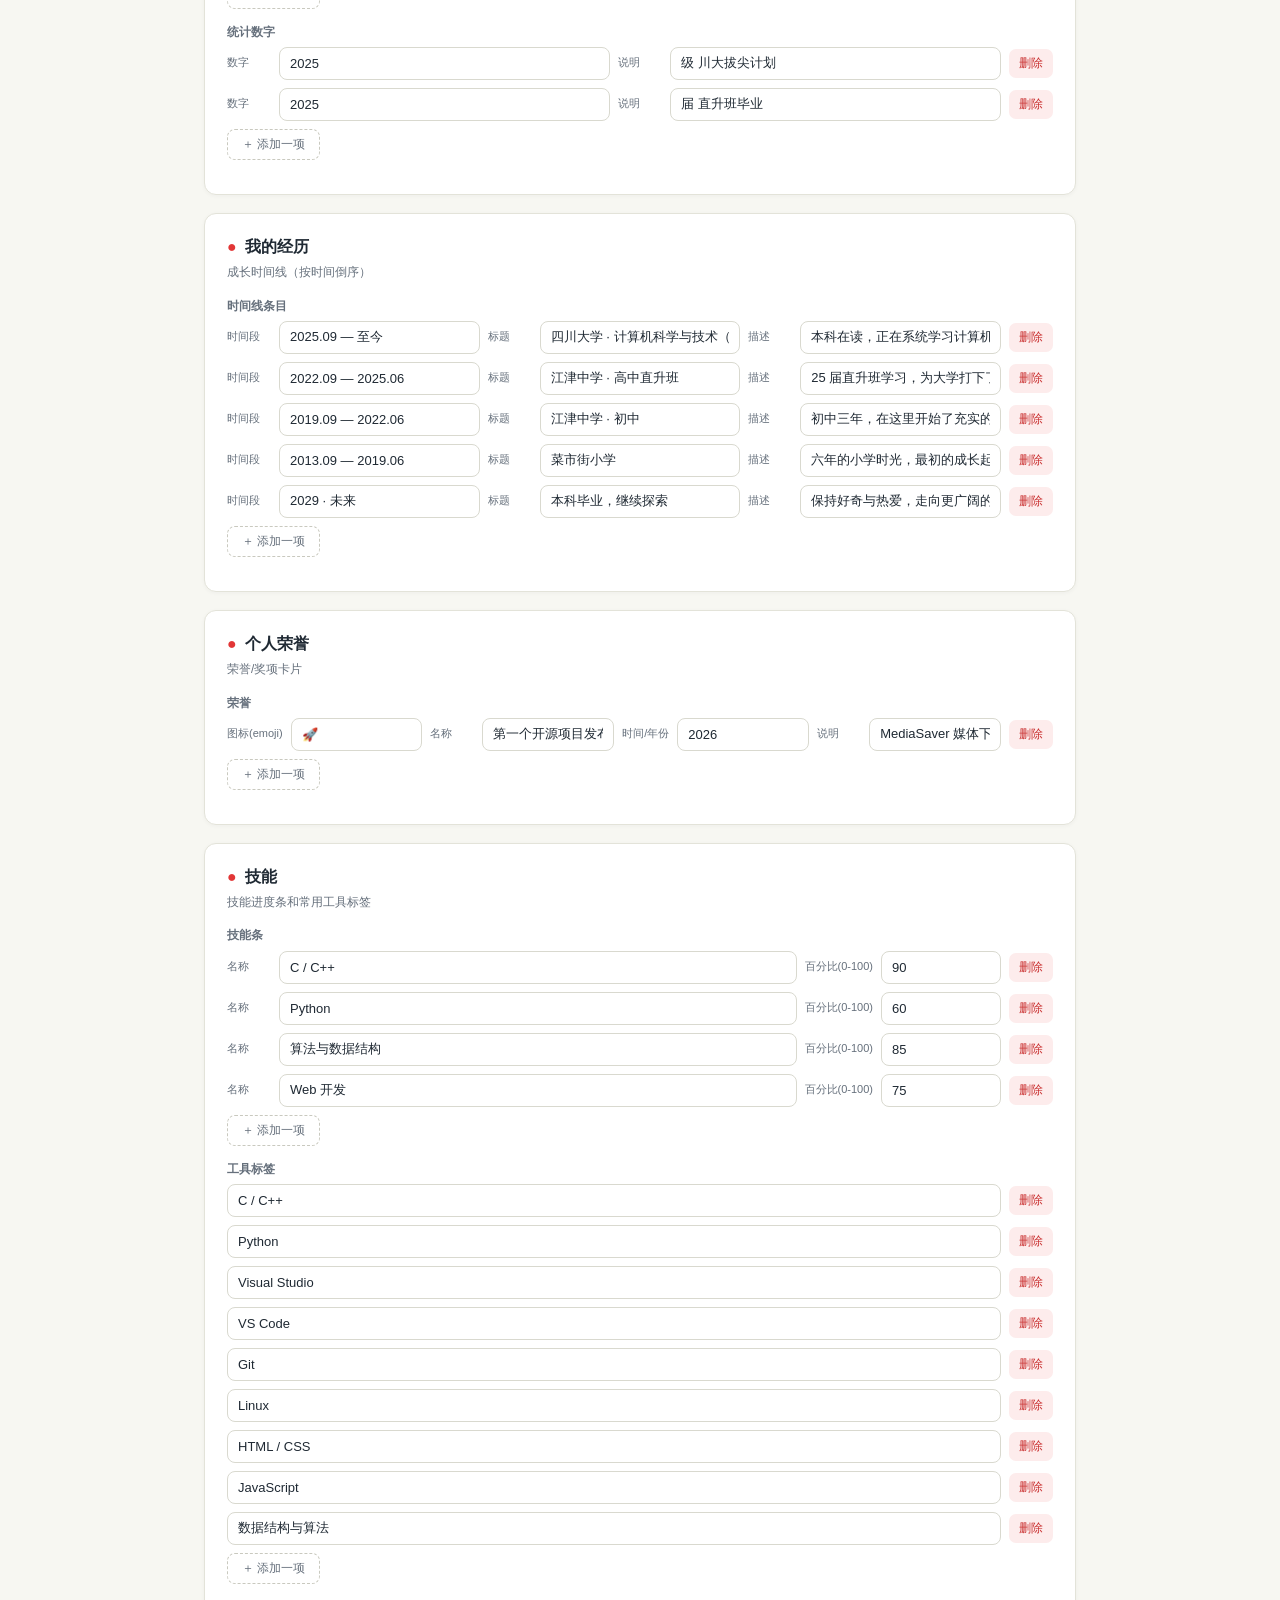
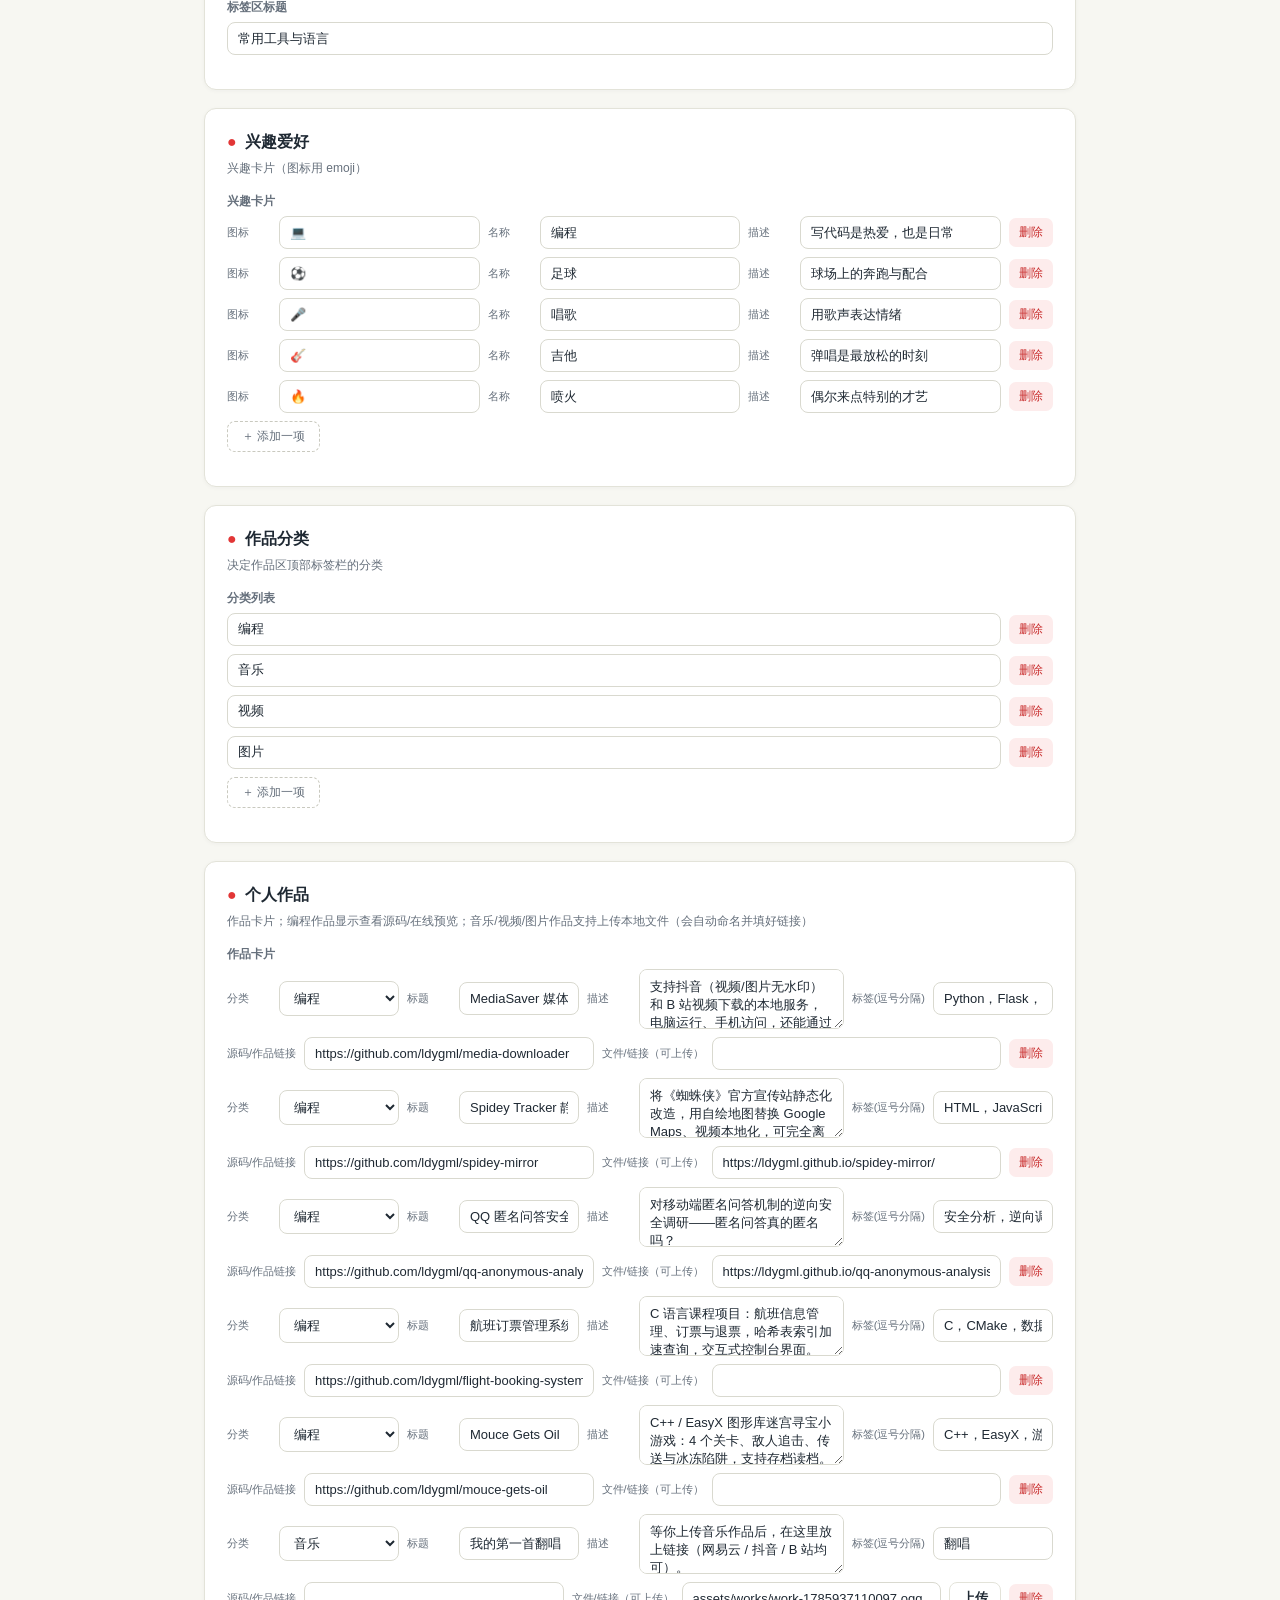
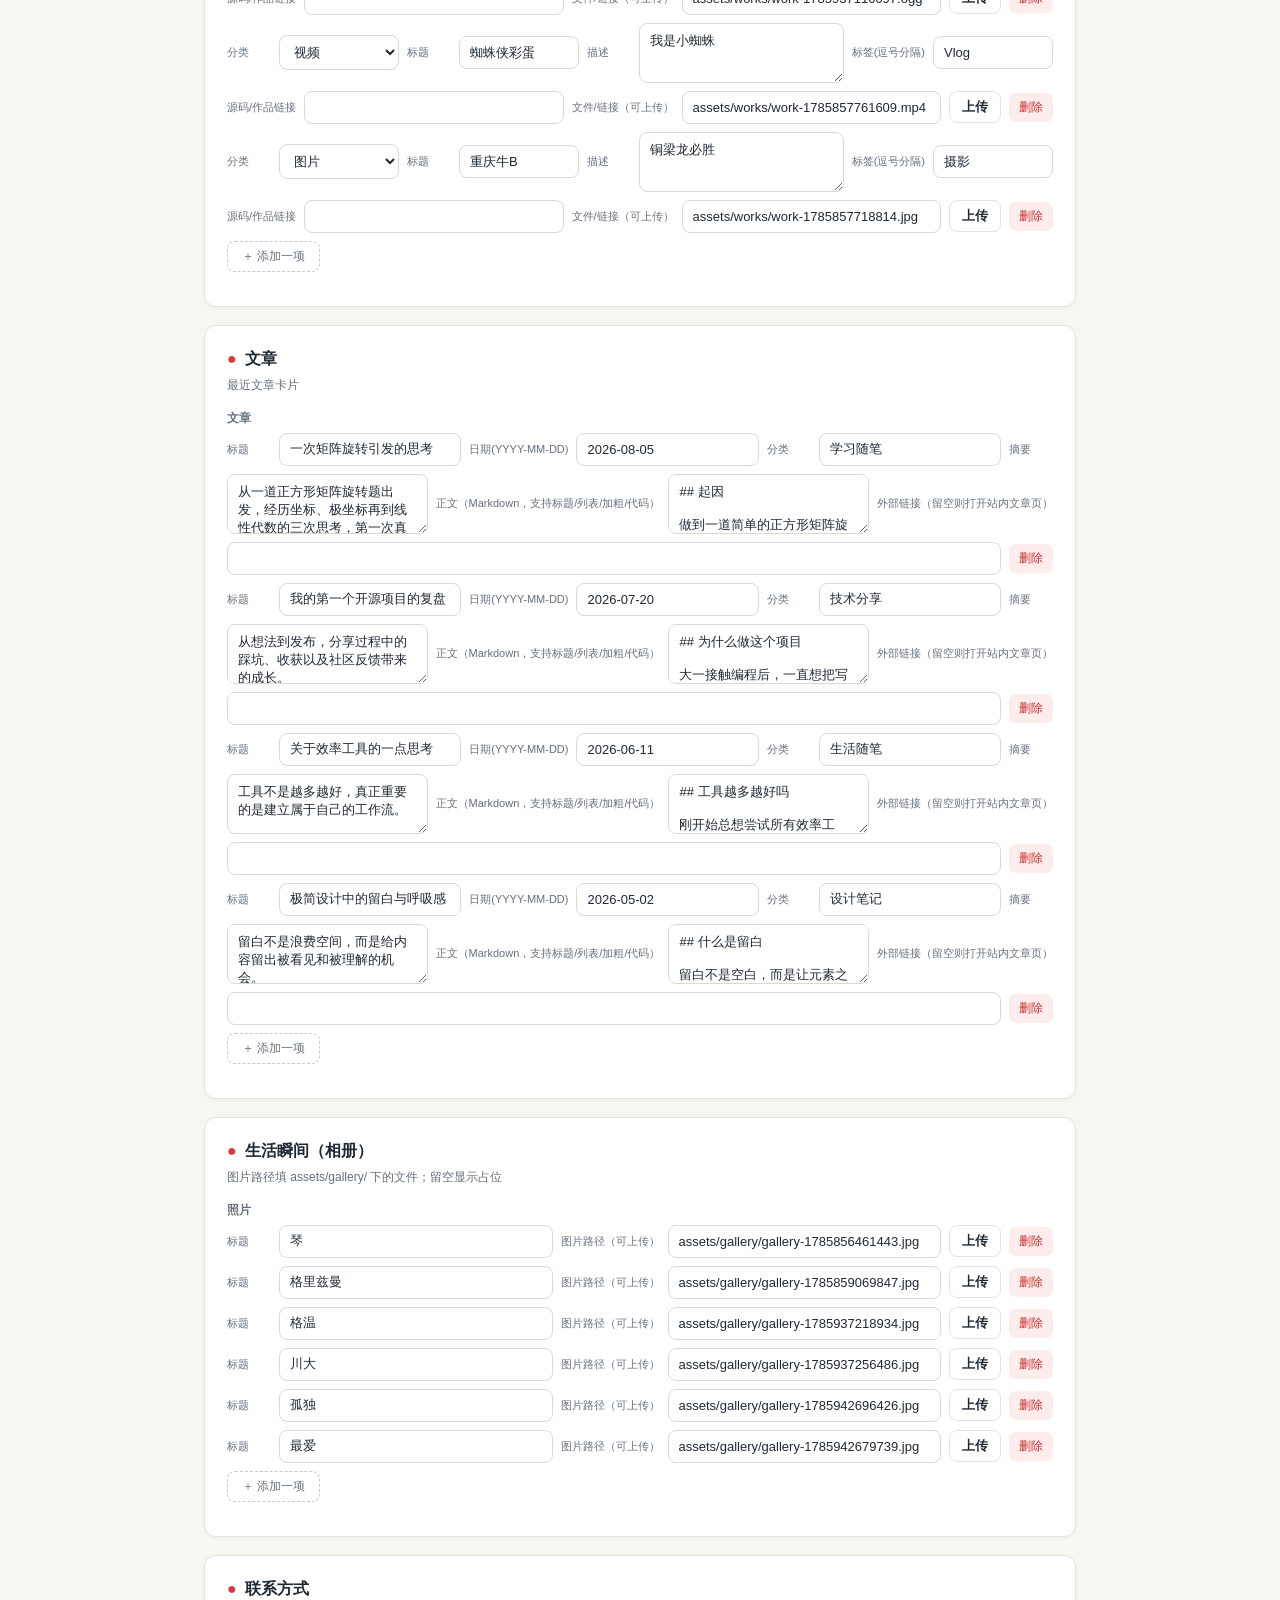
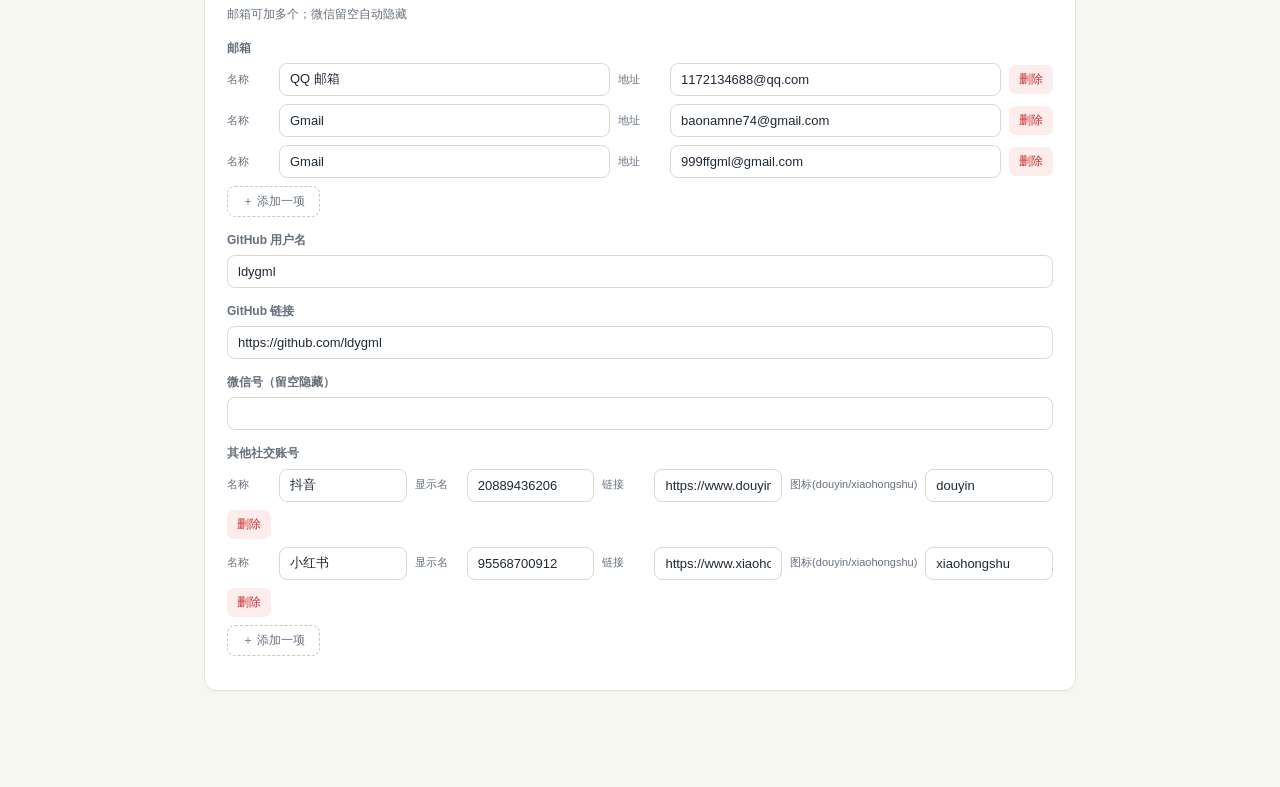
==== commit bce87335: "update site" ====
--- a/admin.html
+++ b/admin.html
@@ -437,7 +437,10 @@
                 sel.appendChild(op);
               });
               sel.value = item[f.path] || '';
-              sel.addEventListener('change', function () { item[f.path] = sel.value; });
+              sel.addEventListener('change', function () {
+                item[f.path] = sel.value;
+                if (typeof rerender === 'function') rerender();
+              });
               card.appendChild(sel);
             } else if (f.type === 'commaList') {
               var ci = el('input');
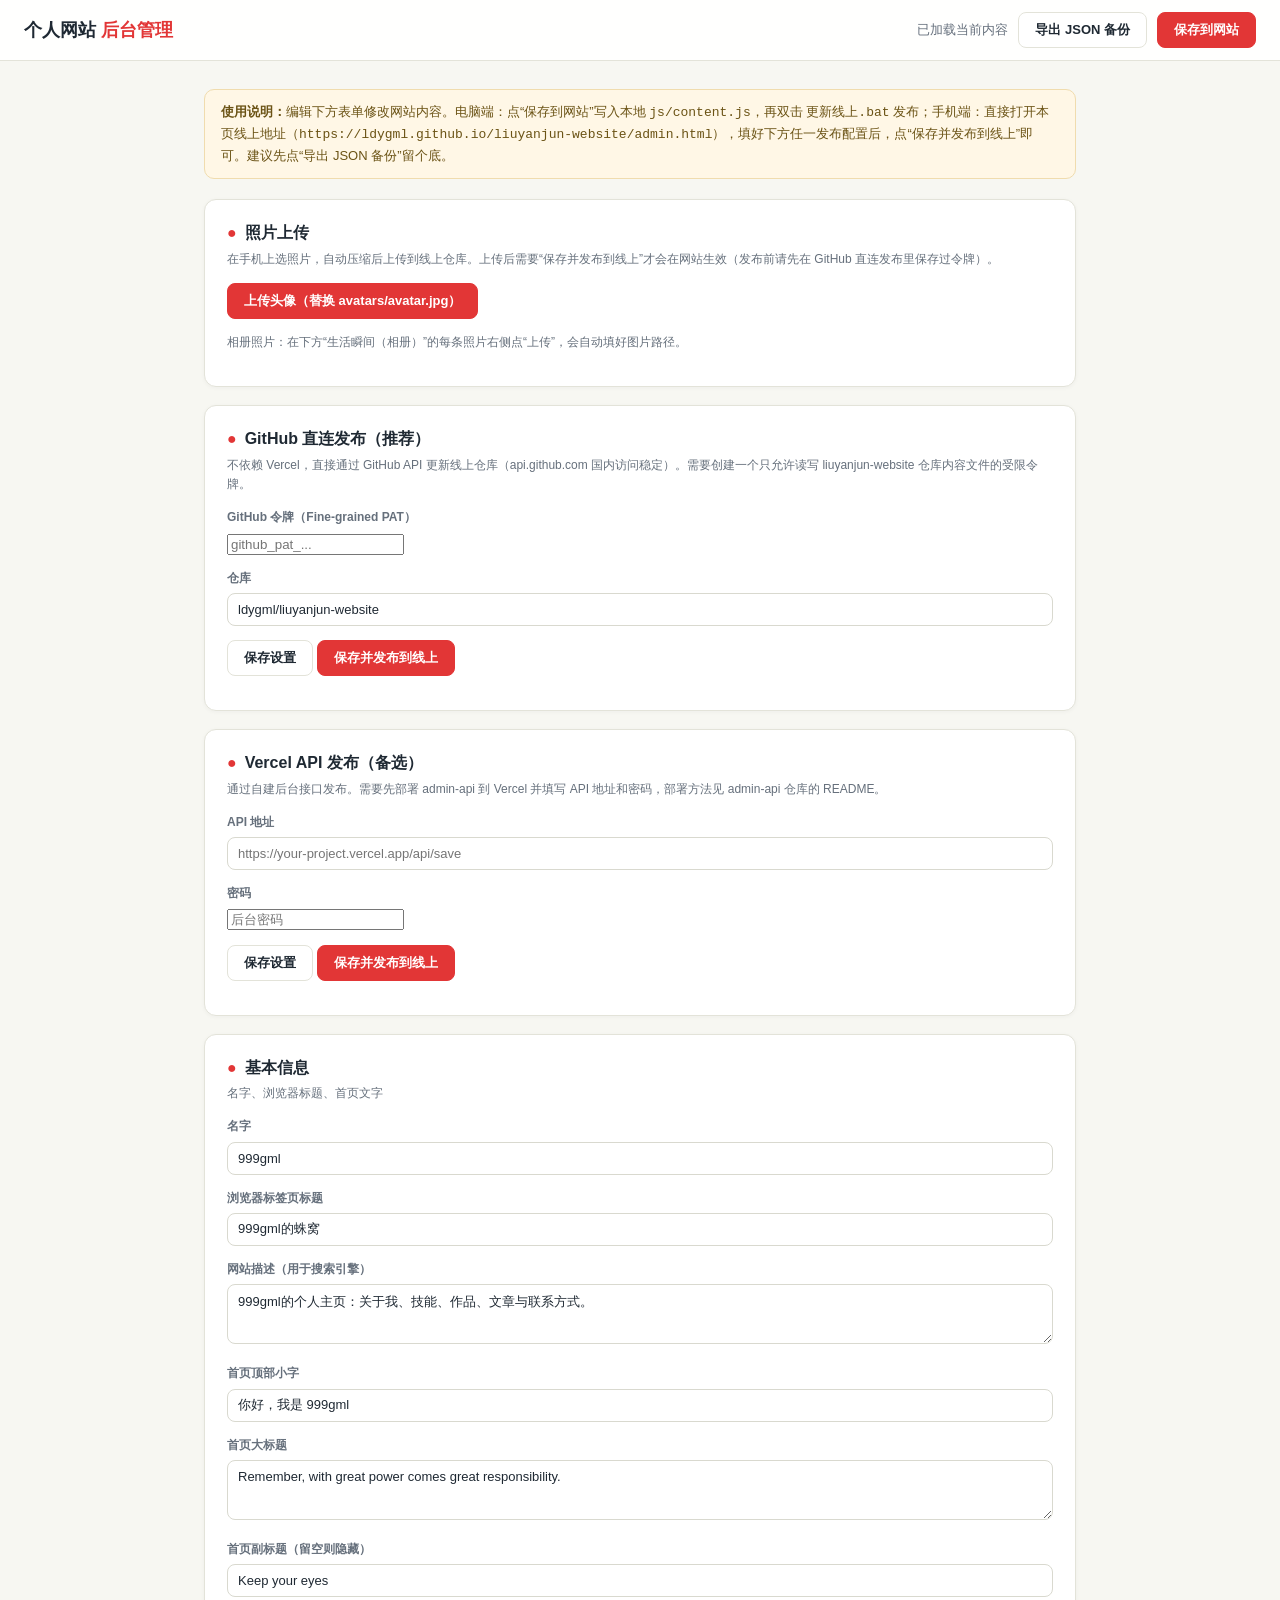
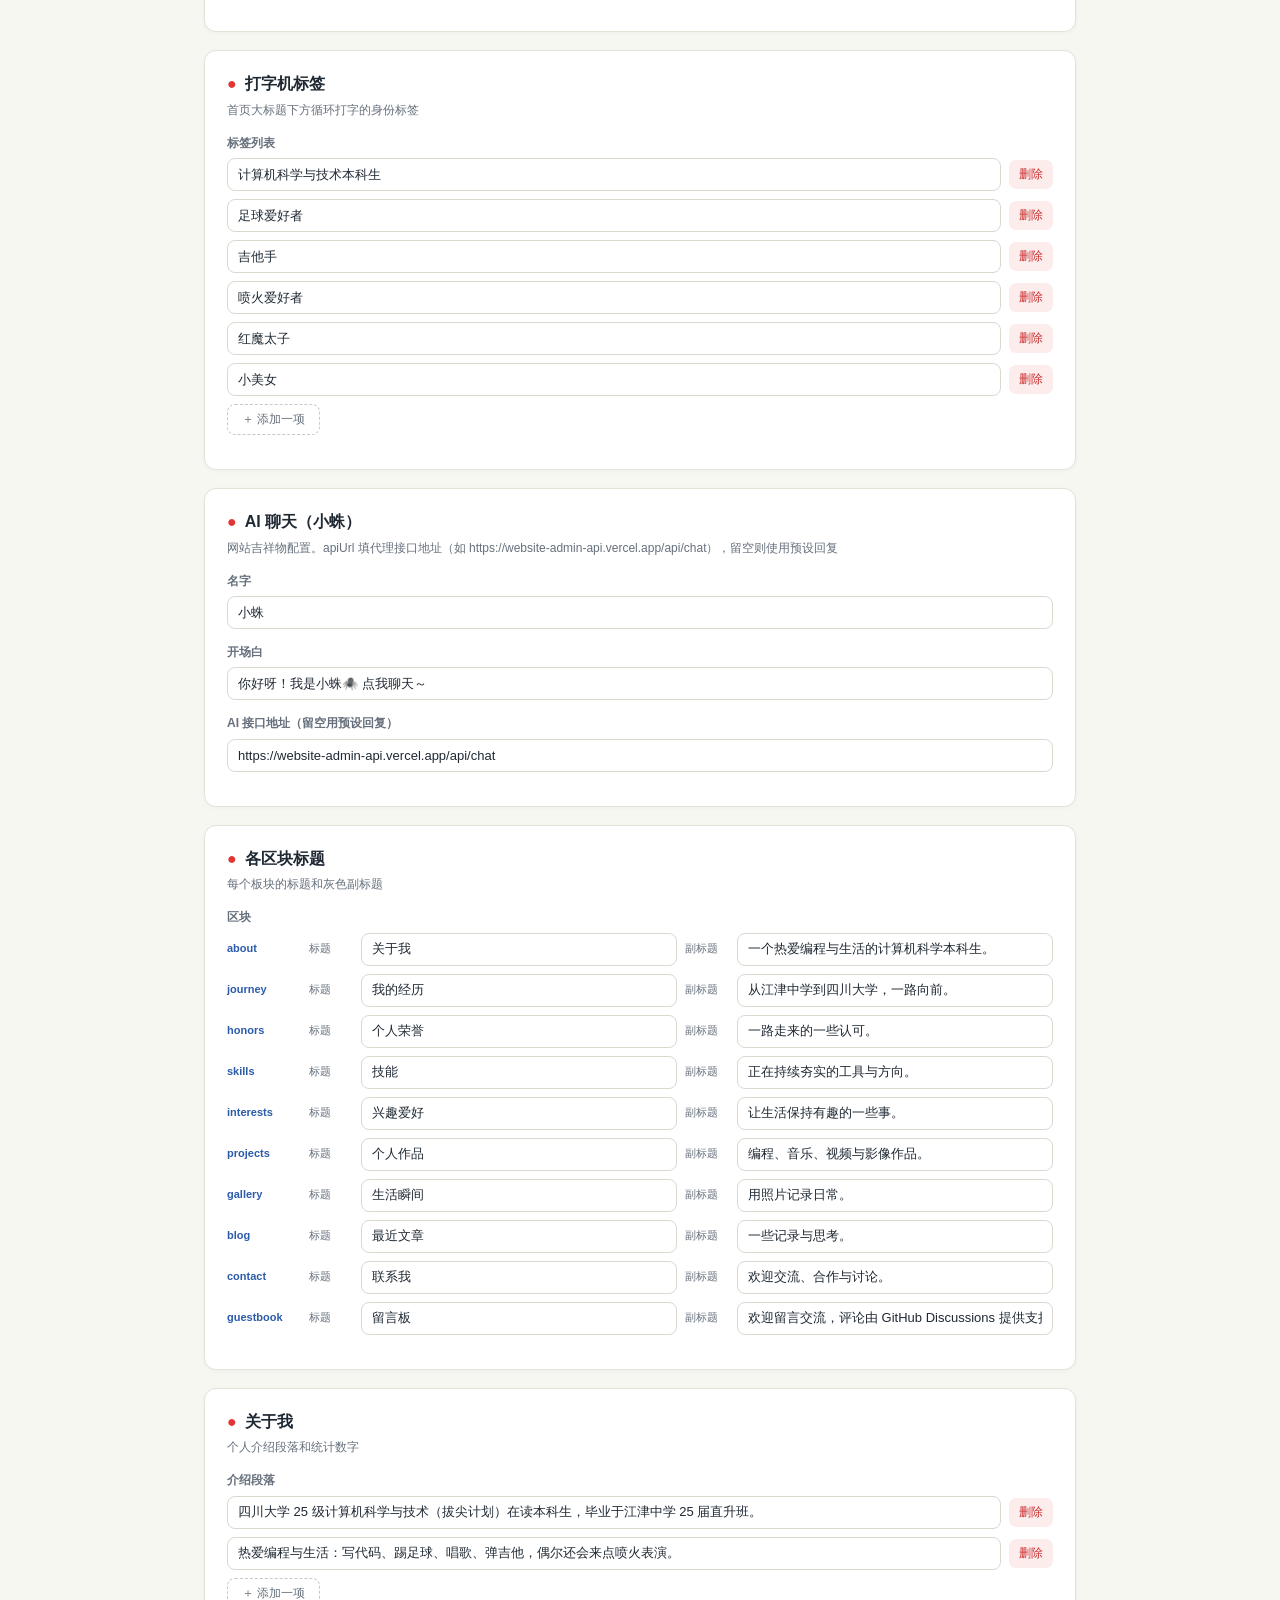
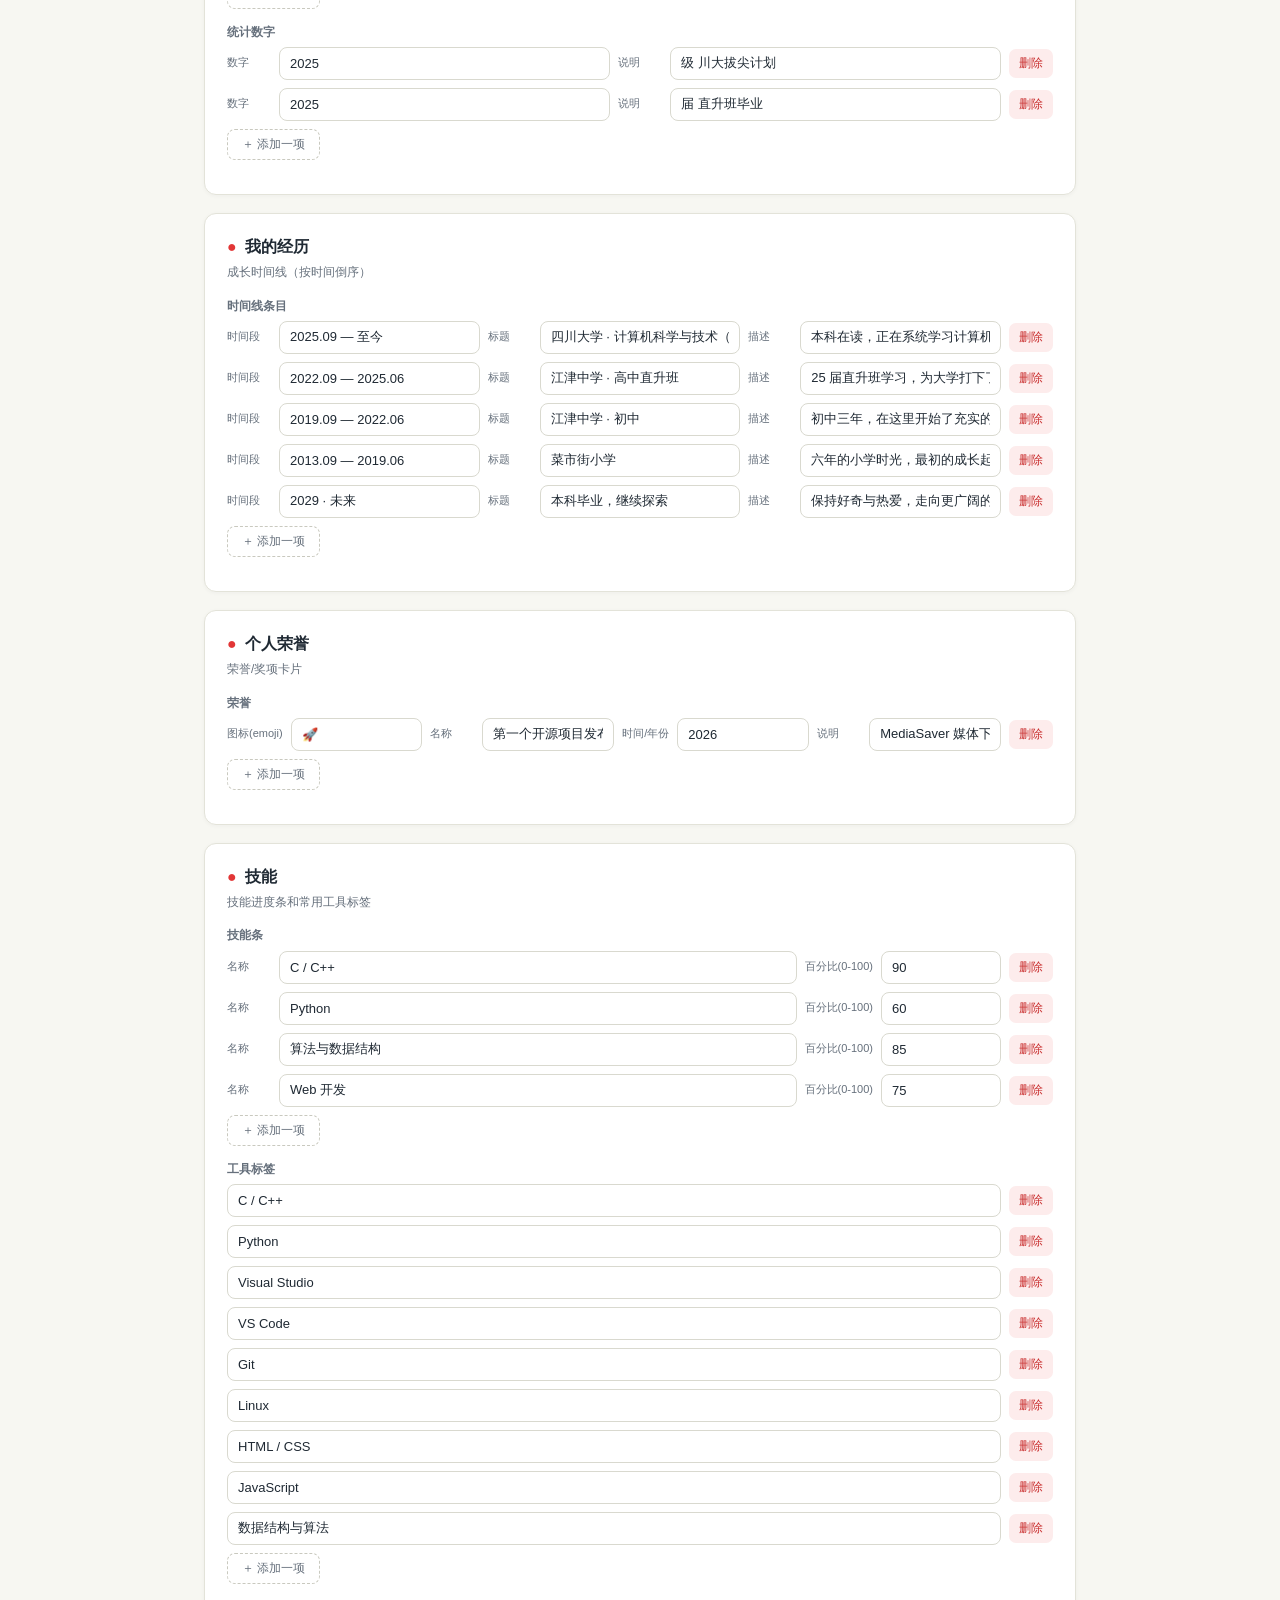
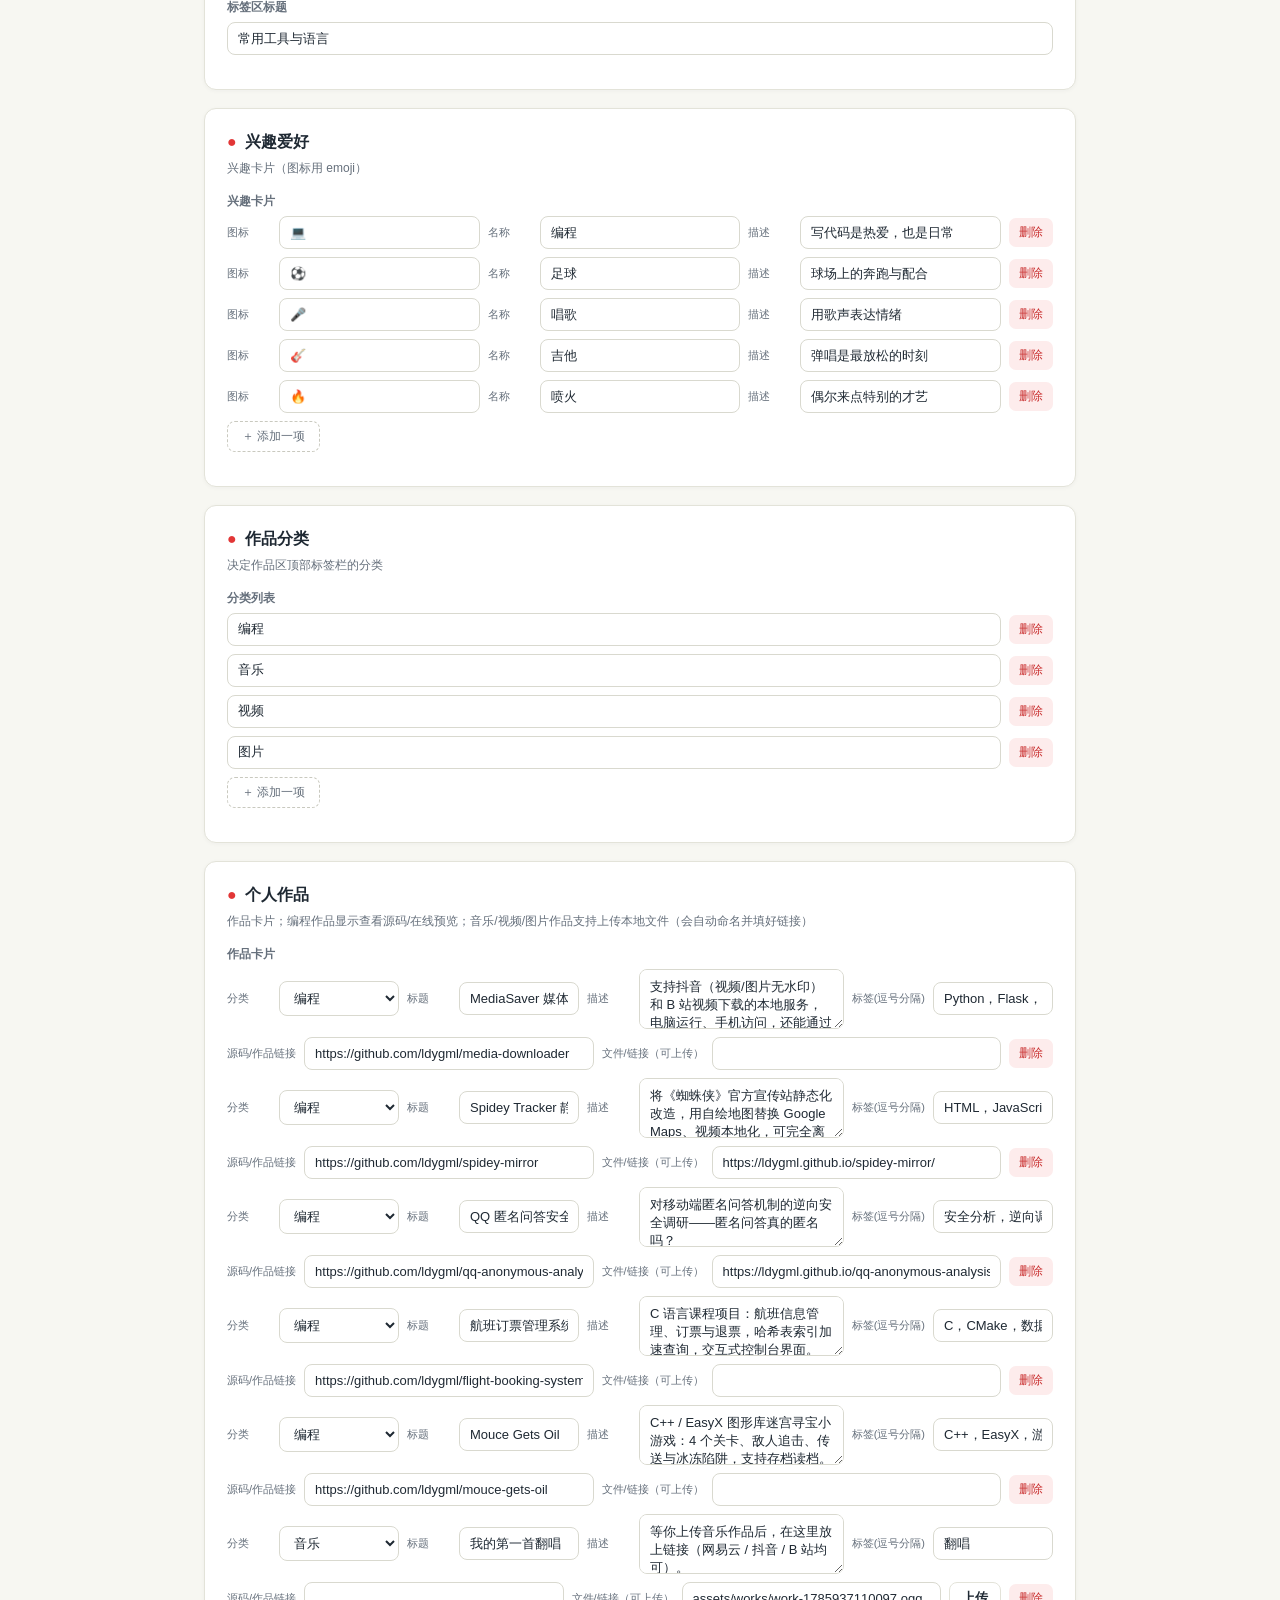
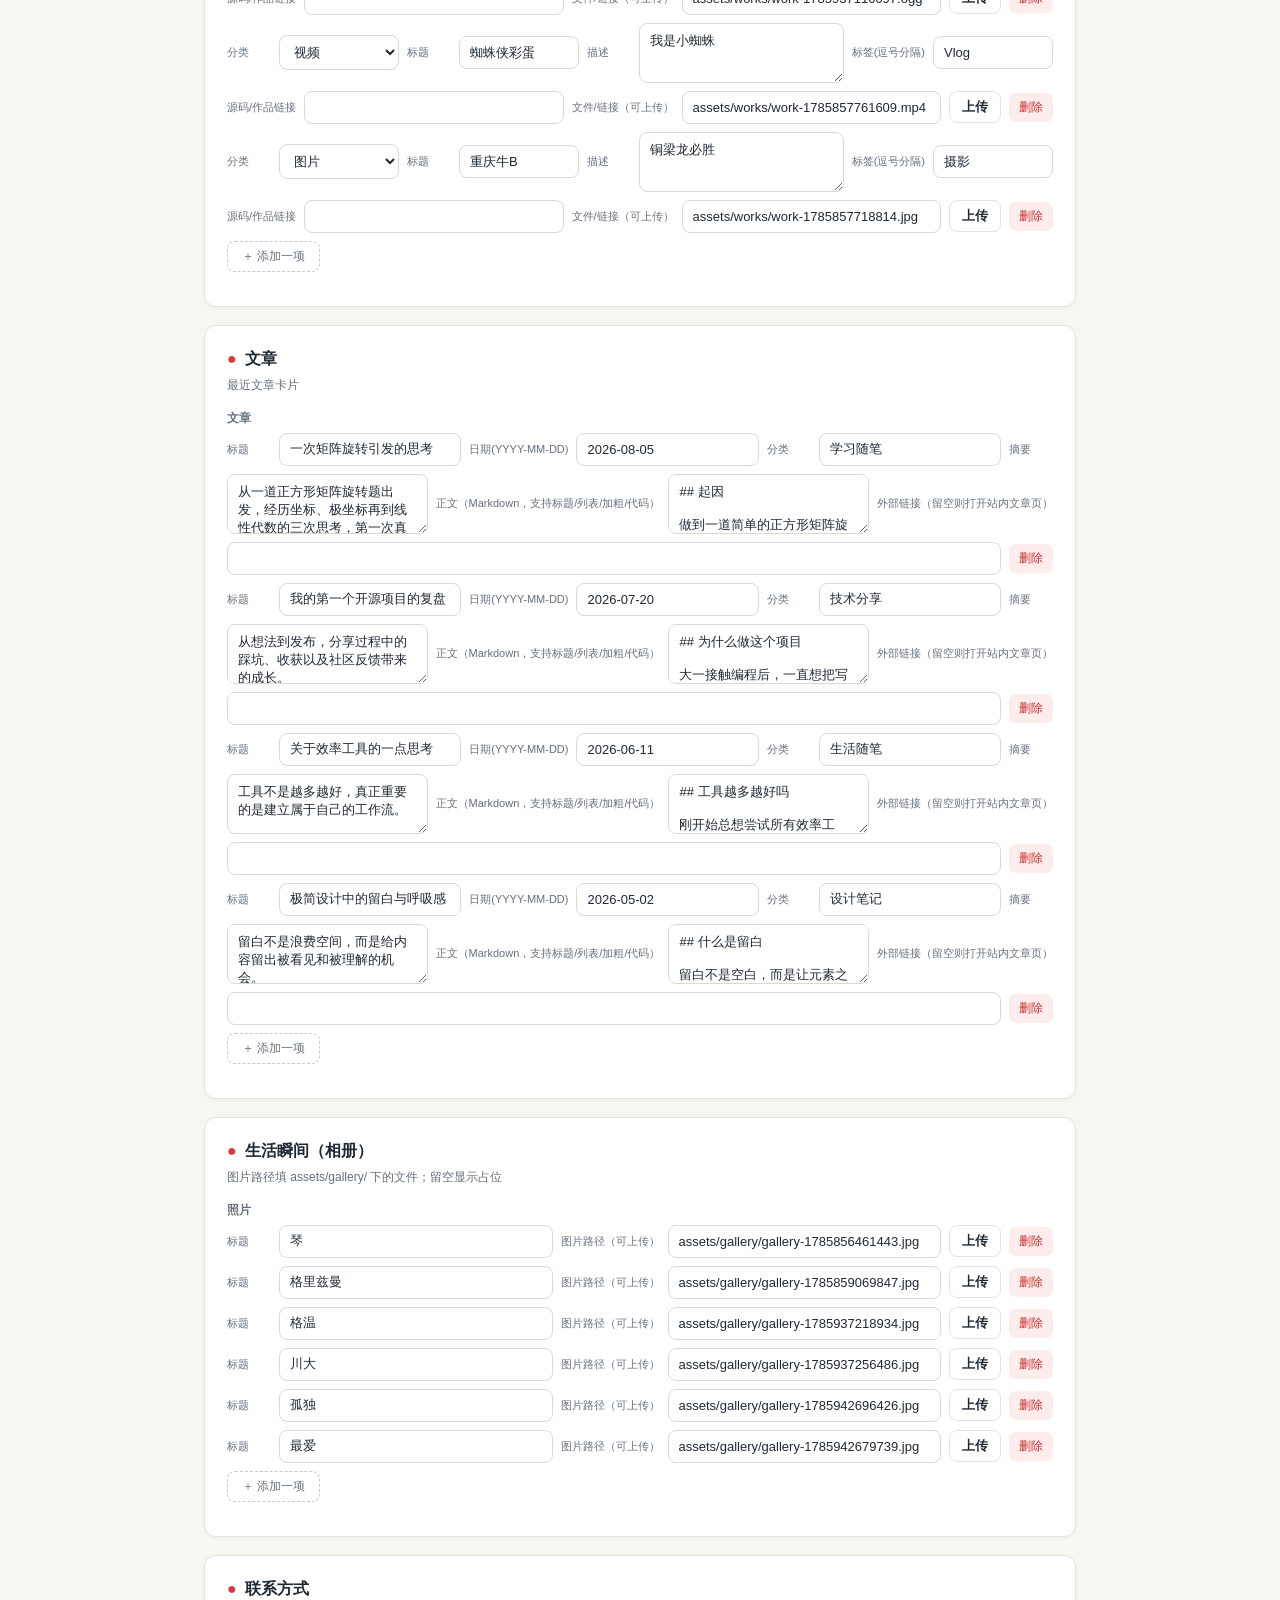
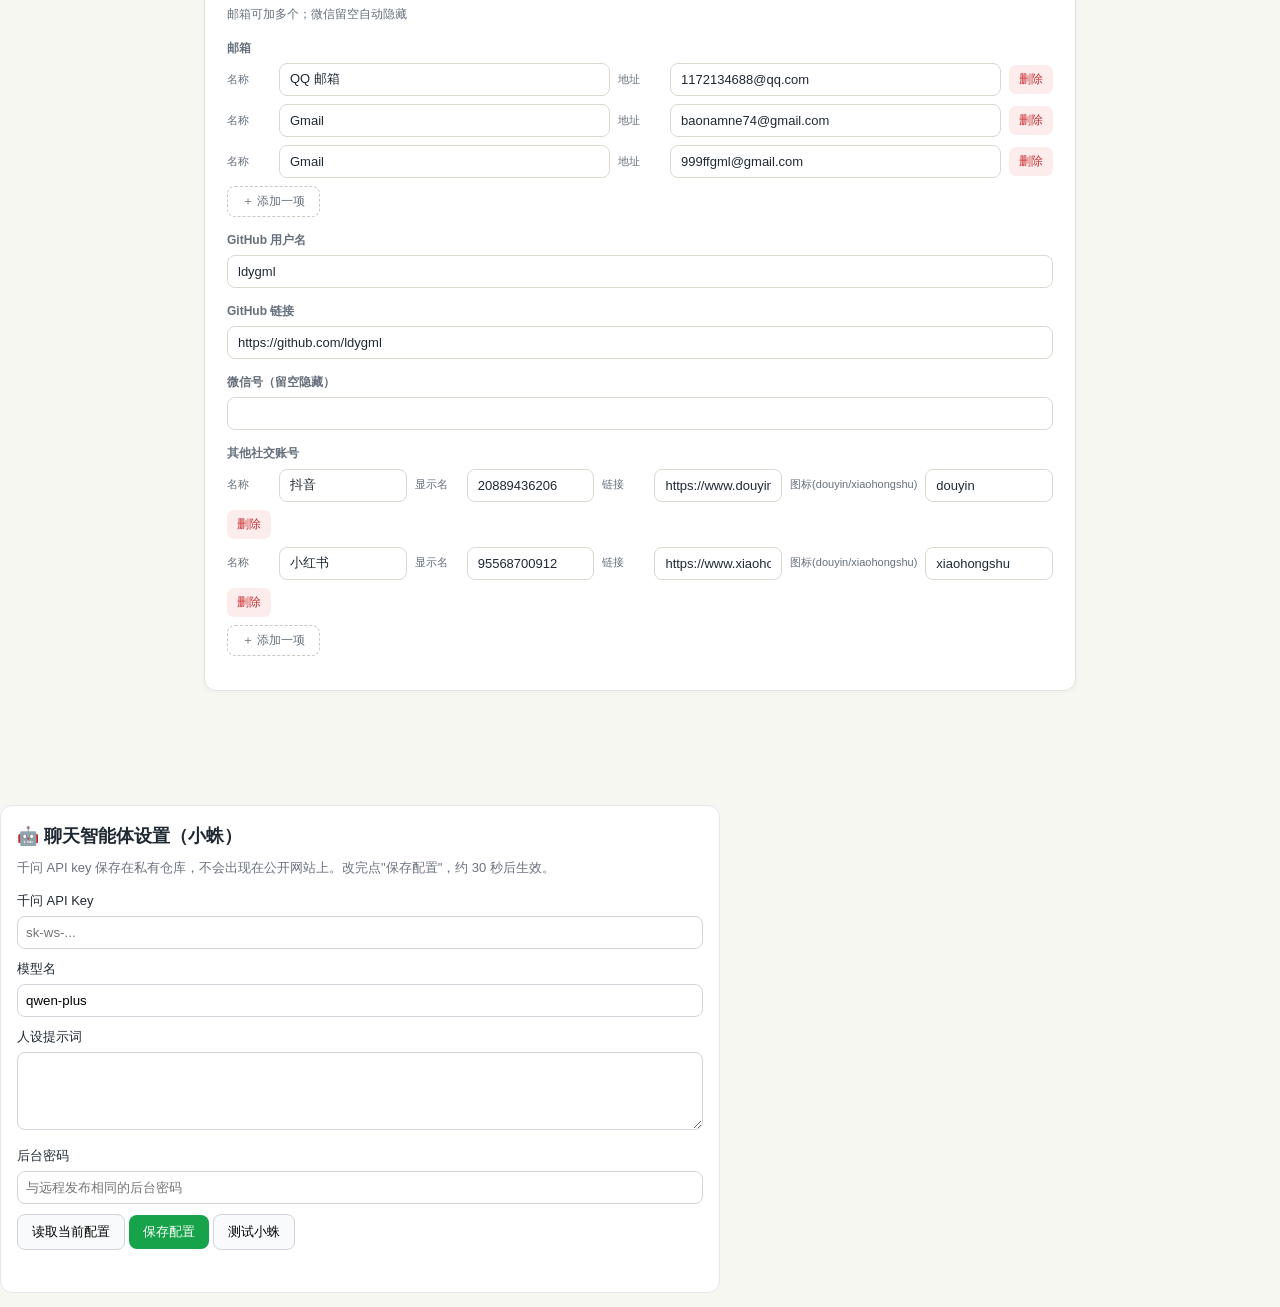
==== commit 80809f4d: "update site" ====
--- a/admin.html
+++ b/admin.html
@@ -833,5 +833,94 @@
       setStatus('已加载当前内容');
     })();
   </script>
+  <!-- ============ 聊天智能体设置（小蛛） ============ -->
+  <section id="chatAgentCard" style="background:#fff;border:1px solid #e5e7eb;border-radius:12px;padding:16px;margin:16px 0;max-width:720px;">
+    <h2 style="margin:0 0 8px;font-size:18px;">🤖 聊天智能体设置（小蛛）</h2>
+    <p style="margin:0 0 12px;color:#6b7280;font-size:13px;">千问 API key 保存在私有仓库，不会出现在公开网站上。改完点"保存配置"，约 30 秒后生效。</p>
+    <div style="margin-bottom:10px;">
+      <label style="display:block;font-size:13px;margin-bottom:4px;">千问 API Key</label>
+      <input type="password" id="cfgKey" placeholder="sk-ws-..." autocomplete="off" style="width:100%;padding:8px;border:1px solid #d1d5db;border-radius:8px;box-sizing:border-box;" />
+    </div>
+    <div style="margin-bottom:10px;">
+      <label style="display:block;font-size:13px;margin-bottom:4px;">模型名</label>
+      <input id="cfgModel" value="qwen-plus" style="width:100%;padding:8px;border:1px solid #d1d5db;border-radius:8px;box-sizing:border-box;" />
+    </div>
+    <div style="margin-bottom:10px;">
+      <label style="display:block;font-size:13px;margin-bottom:4px;">人设提示词</label>
+      <textarea id="cfgPersona" rows="4" style="width:100%;padding:8px;border:1px solid #d1d5db;border-radius:8px;box-sizing:border-box;"></textarea>
+    </div>
+    <div style="margin-bottom:10px;">
+      <label style="display:block;font-size:13px;margin-bottom:4px;">后台密码</label>
+      <input type="password" id="cfgPass" placeholder="与远程发布相同的后台密码" autocomplete="off" style="width:100%;padding:8px;border:1px solid #d1d5db;border-radius:8px;box-sizing:border-box;" />
+    </div>
+    <div>
+      <button type="button" id="cfgLoad" style="padding:8px 14px;border:1px solid #d1d5db;border-radius:8px;background:#f9fafb;cursor:pointer;">读取当前配置</button>
+      <button type="button" id="cfgSave" style="padding:8px 14px;border:none;border-radius:8px;background:#16a34a;color:#fff;cursor:pointer;">保存配置</button>
+      <button type="button" id="cfgTest" style="padding:8px 14px;border:1px solid #d1d5db;border-radius:8px;background:#f9fafb;cursor:pointer;">测试小蛛</button>
+    </div>
+    <div id="cfgMsg" style="margin-top:8px;font-size:13px;min-height:18px;"></div>
+  </section>
+  <script>
+    (function () {
+      var chatApi = (window.SITE && SITE.chat && SITE.chat.apiUrl) || 'https://website-admin-api.vercel.app/api/chat';
+      var cfgApi = chatApi.replace(/\/chat$/, '/config');
+      var keyEl = document.getElementById('cfgKey');
+      var modelEl = document.getElementById('cfgModel');
+      var personaEl = document.getElementById('cfgPersona');
+      var passEl = document.getElementById('cfgPass');
+      var msgEl = document.getElementById('cfgMsg');
+      function show(t, ok) { msgEl.textContent = t; msgEl.style.color = ok ? '#16a34a' : '#dc2626'; }
+      function post(body) {
+        return fetch(cfgApi, {
+          method: 'POST',
+          headers: { 'Content-Type': 'application/json' },
+          body: JSON.stringify(body)
+        }).then(function (r) {
+          return r.json().then(function (j) { return { ok: r.ok, j: j }; });
+        }).catch(function () { return { ok: false, j: { error: '无法连接配置接口' } }; });
+      }
+      document.getElementById('cfgLoad').addEventListener('click', function () {
+        var pass = passEl.value.trim();
+        if (!pass) { show('请先输入后台密码', false); return; }
+        post({ action: 'get', password: pass }).then(function (res) {
+          if (!res.ok) { show((res.j && res.j.error) || '读取失败', false); return; }
+          modelEl.value = res.j.qwenModel || 'qwen-plus';
+          personaEl.value = res.j.persona || '';
+          keyEl.placeholder = res.j.configured ? ('已配置（' + (res.j.keyMasked || '') + '），留空则不修改') : '尚未配置 key';
+          show('已读取当前配置', true);
+        });
+      });
+      document.getElementById('cfgSave').addEventListener('click', function () {
+        var pass = passEl.value.trim();
+        if (!pass) { show('请先输入后台密码', false); return; }
+        var body = {
+          action: 'save',
+          password: pass,
+          qwenModel: modelEl.value.trim(),
+          persona: personaEl.value.trim()
+        };
+        var k = keyEl.value.trim();
+        if (k) body.qwenApiKey = k;
+        post(body).then(function (res) {
+          show(res.ok ? '保存成功，约 30 秒后生效 🕷️' : ((res.j && res.j.error) || '保存失败'), res.ok);
+          if (res.ok) keyEl.value = '';
+        });
+      });
+      document.getElementById('cfgTest').addEventListener('click', function () {
+        show('小蛛思考中…', true);
+        fetch(chatApi, {
+          method: 'POST',
+          headers: { 'Content-Type': 'application/json' },
+          body: JSON.stringify({
+            messages: [{ role: 'user', content: '你好小蛛，简单介绍一下你自己' }],
+            siteInfo: ''
+          })
+        }).then(function (r) { return r.json(); })
+          .then(function (j) { show(j.reply ? ('测试回复：' + j.reply) : ((j.error || '无回复')), !!j.reply); })
+          .catch(function () { show('测试失败（网络或接口问题）', false); });
+      });
+    })();
+  </script>
+
 </body>
 </html>
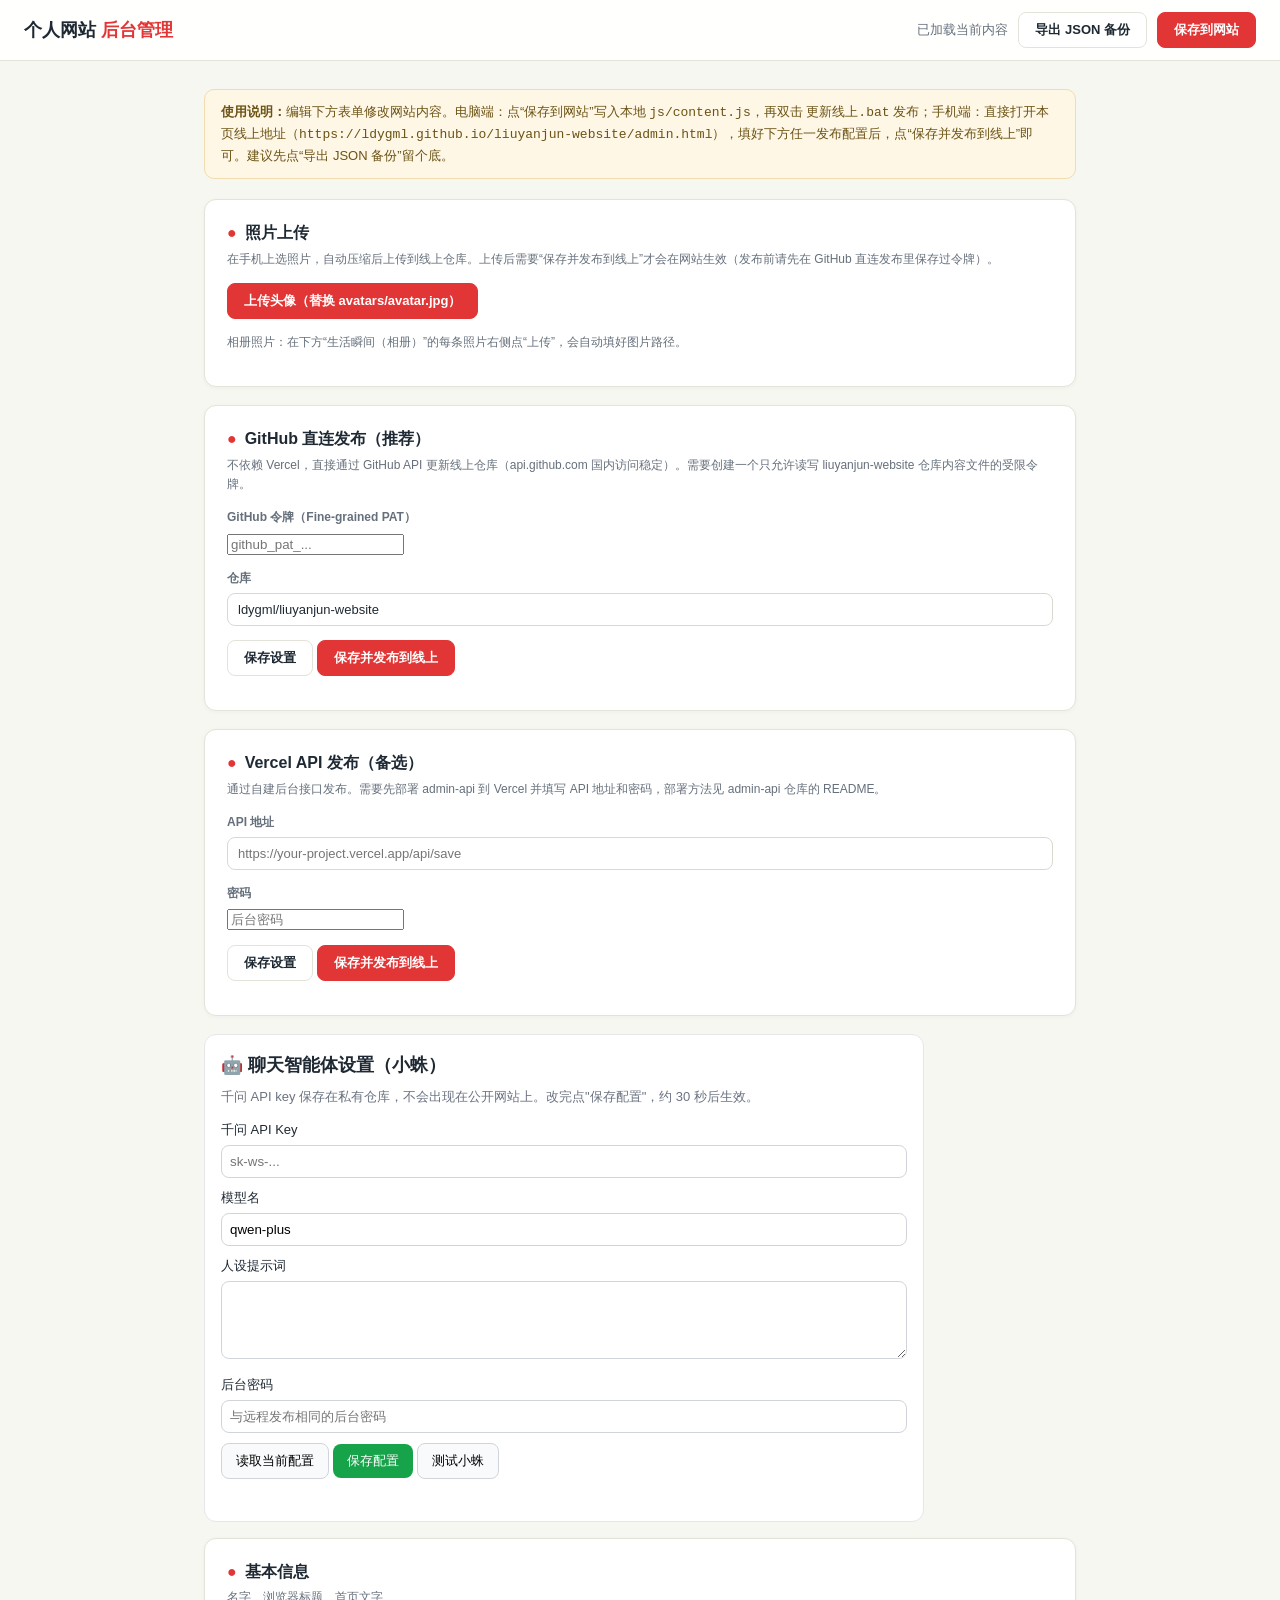
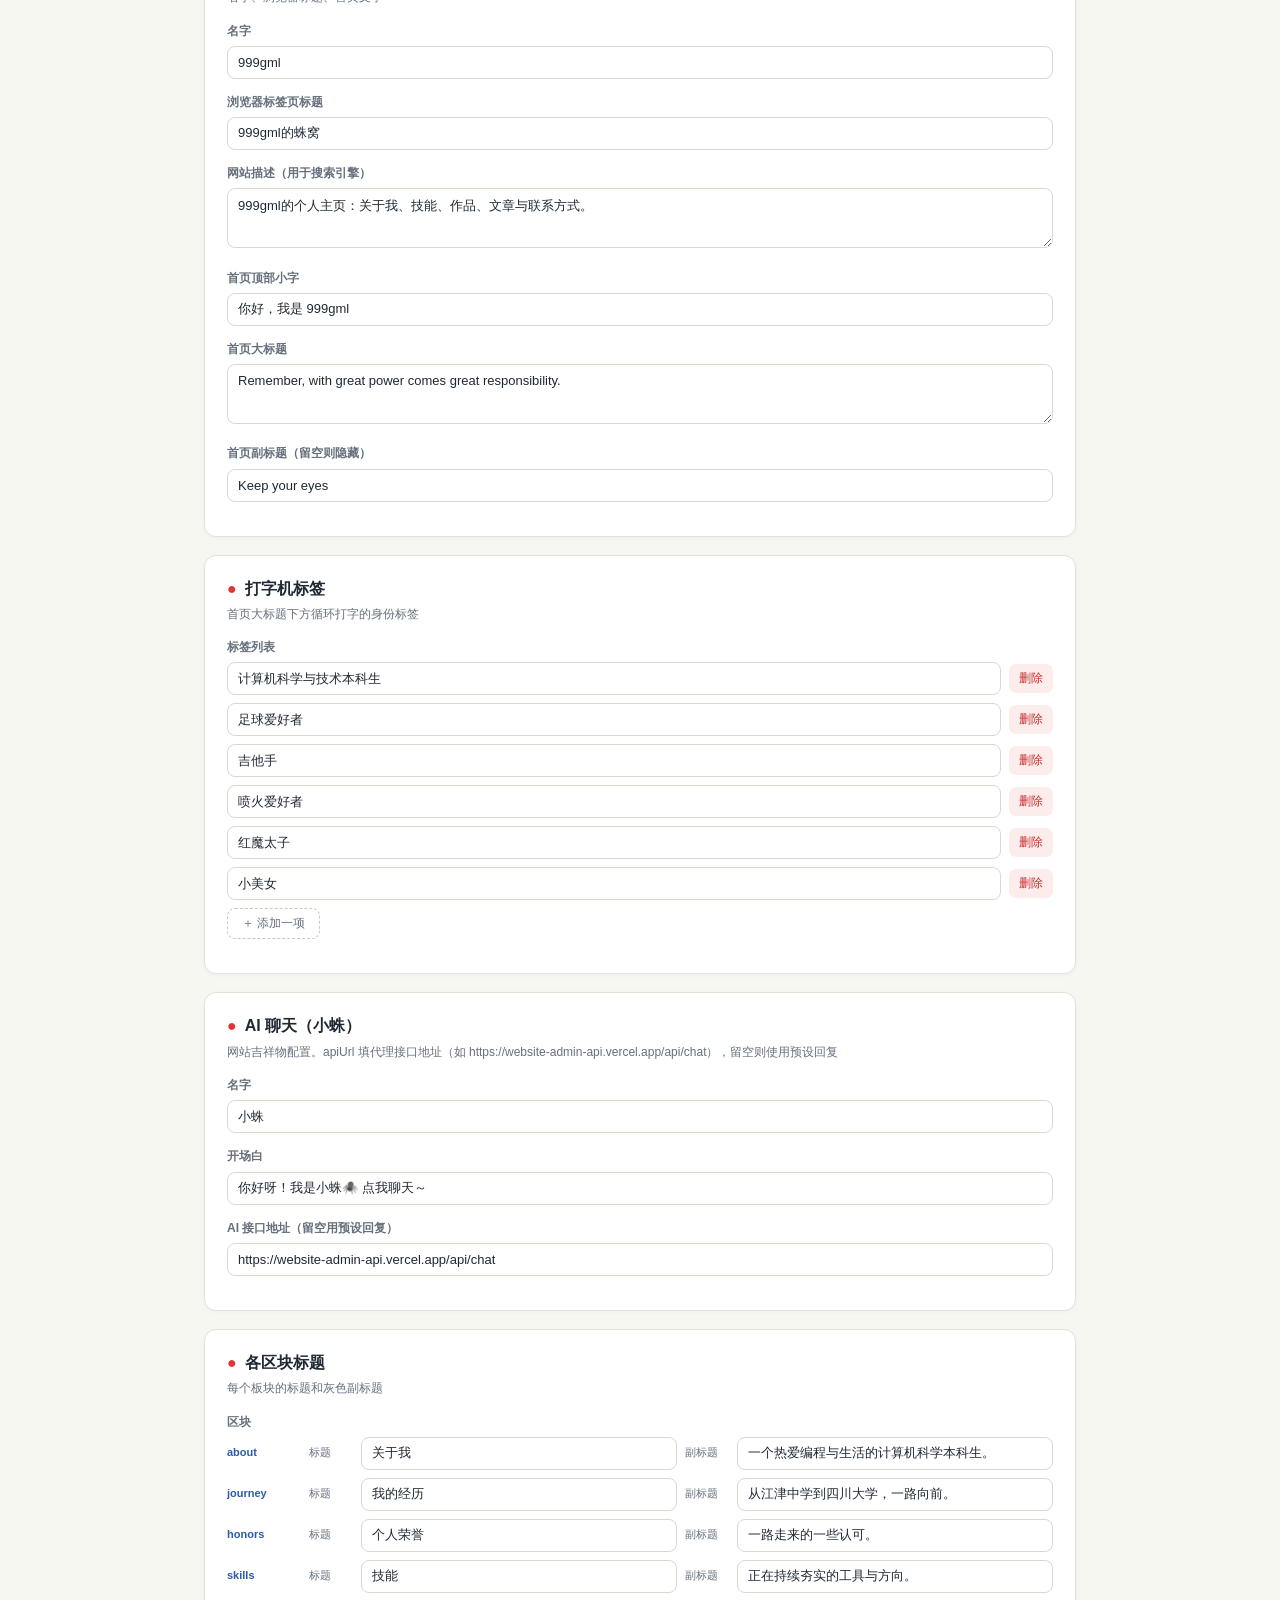
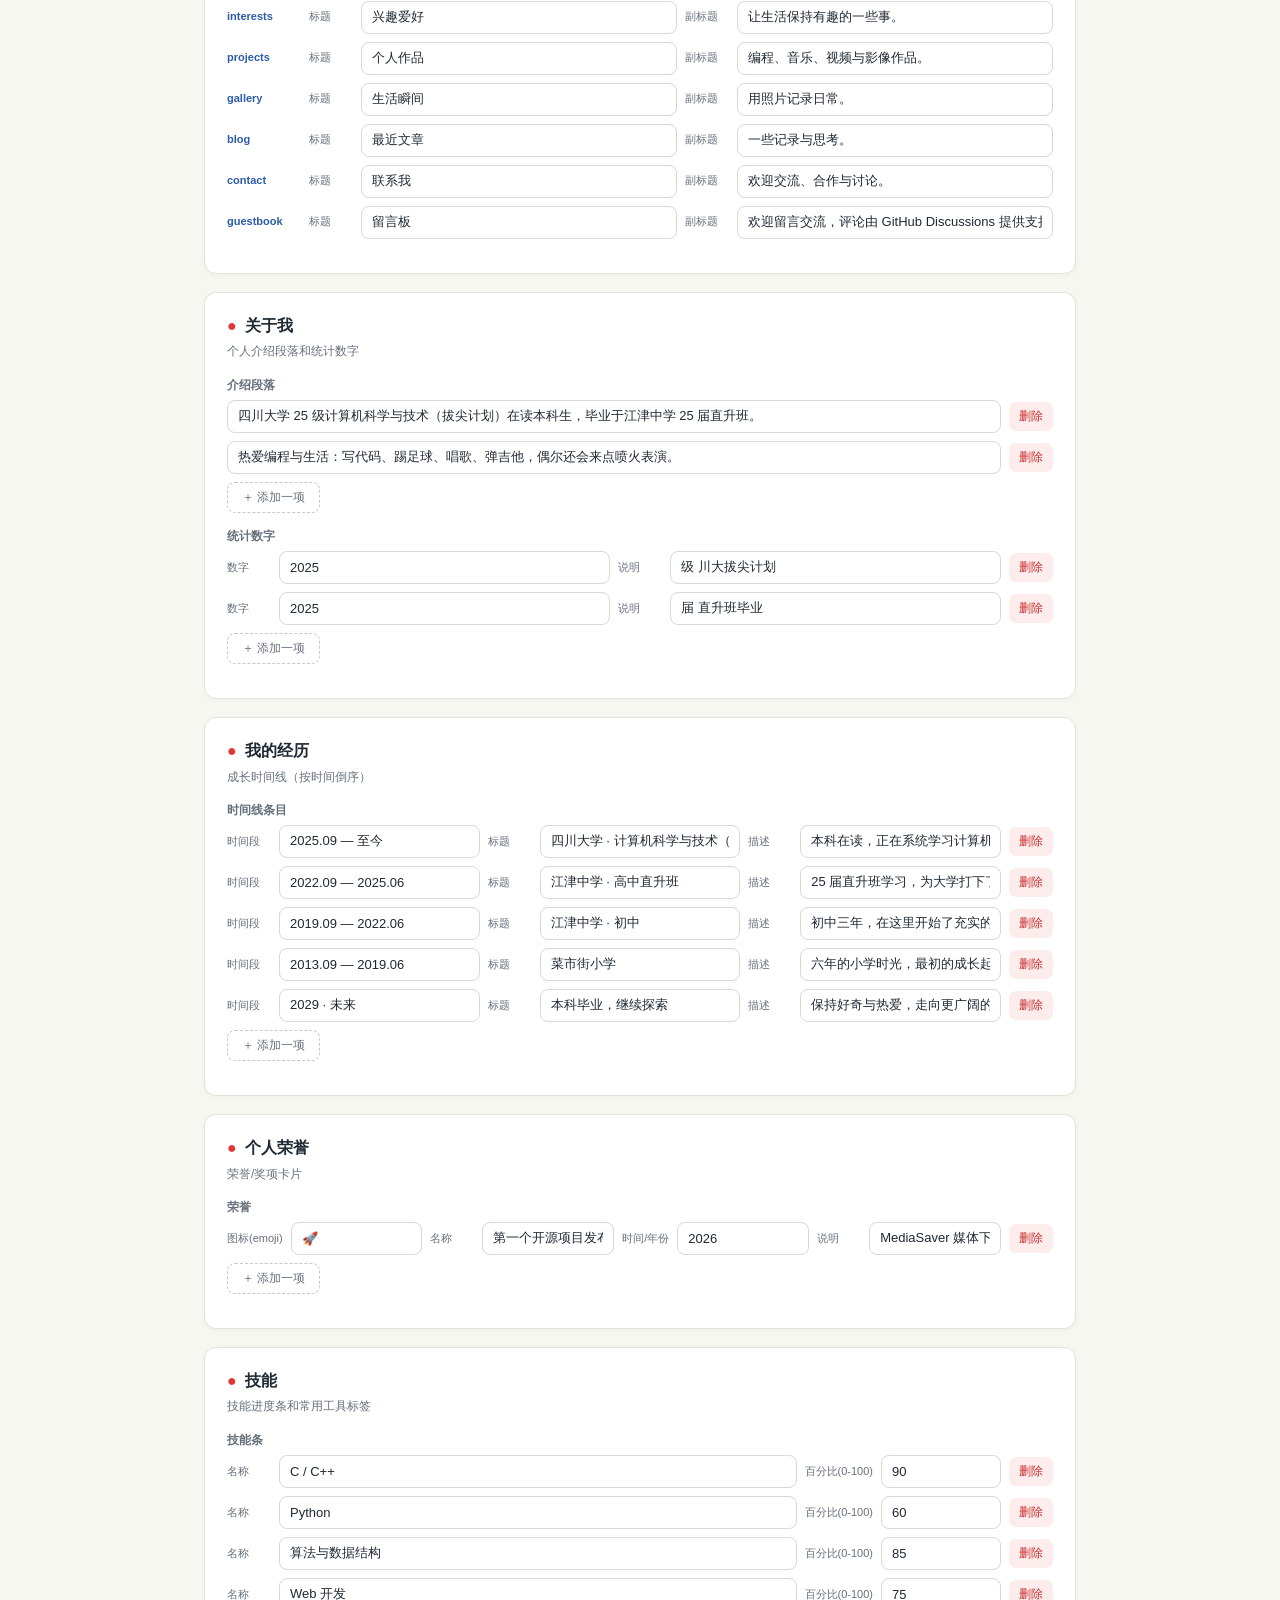
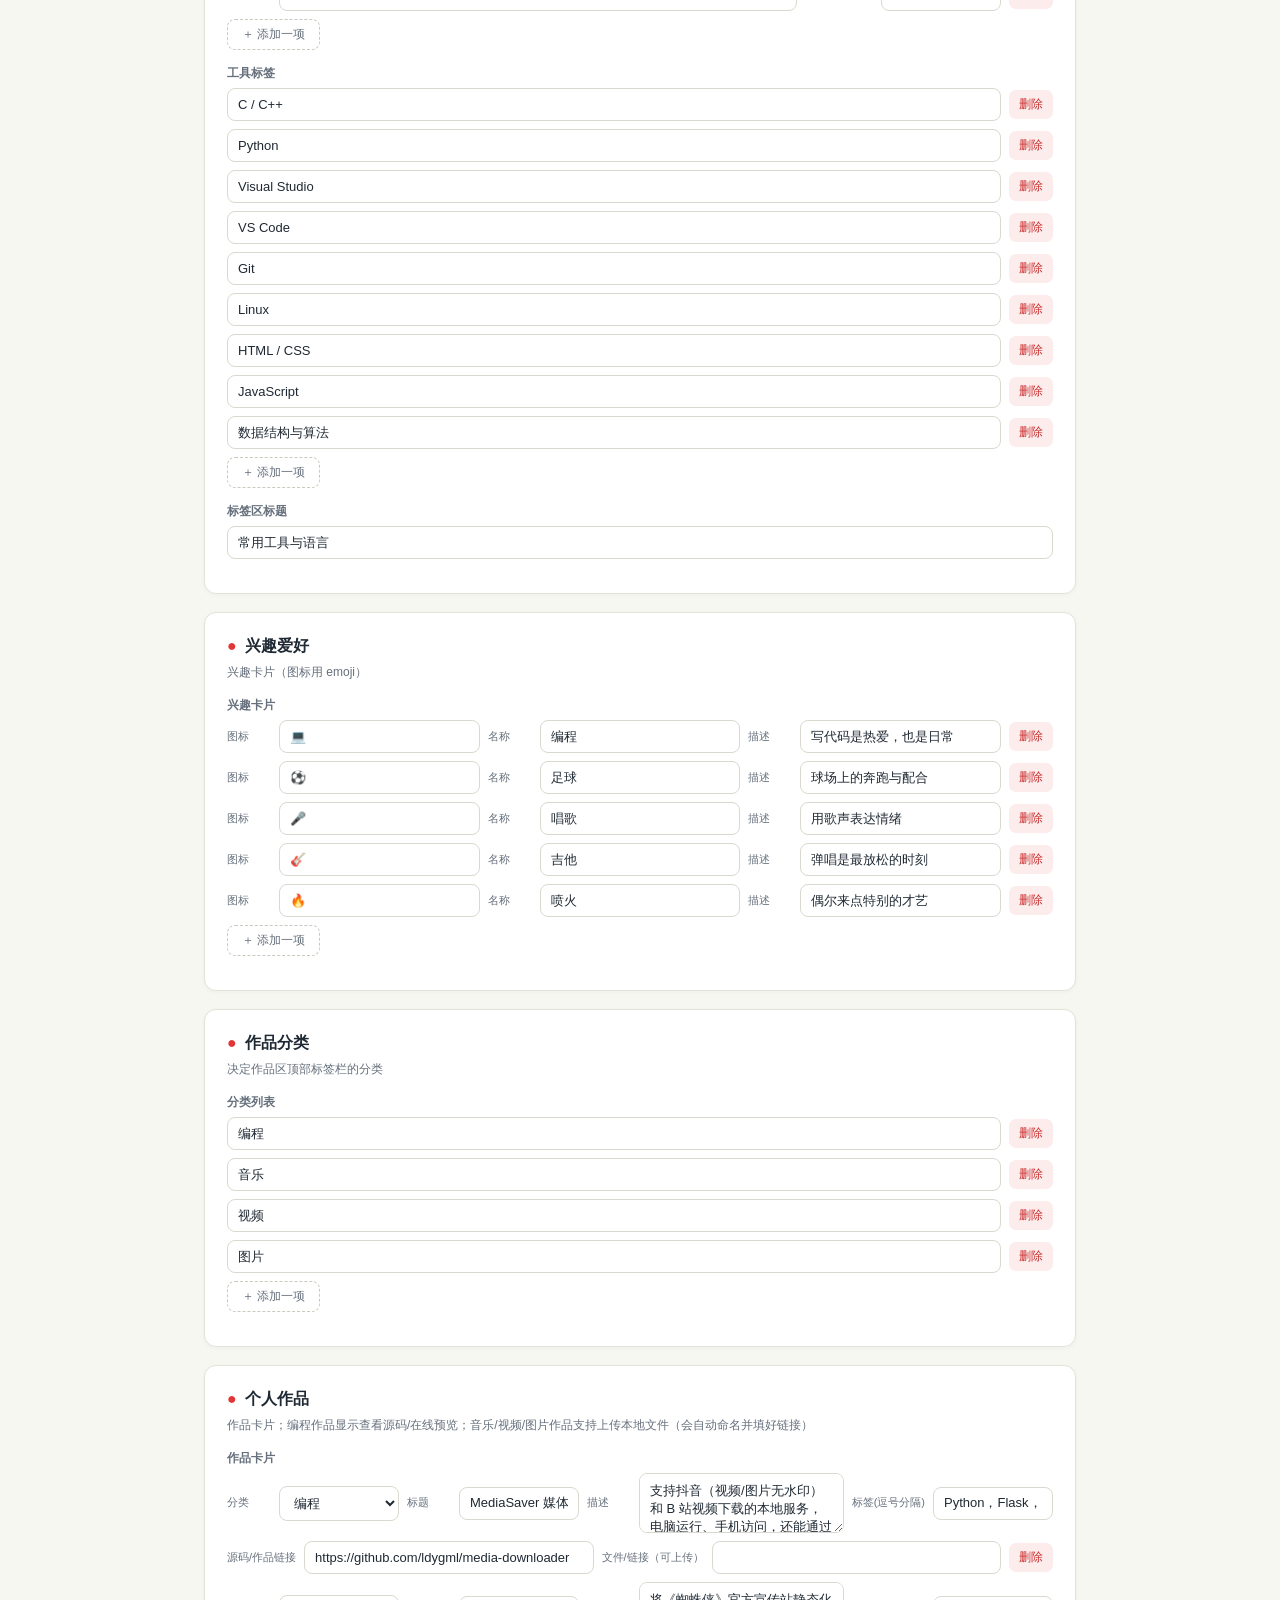
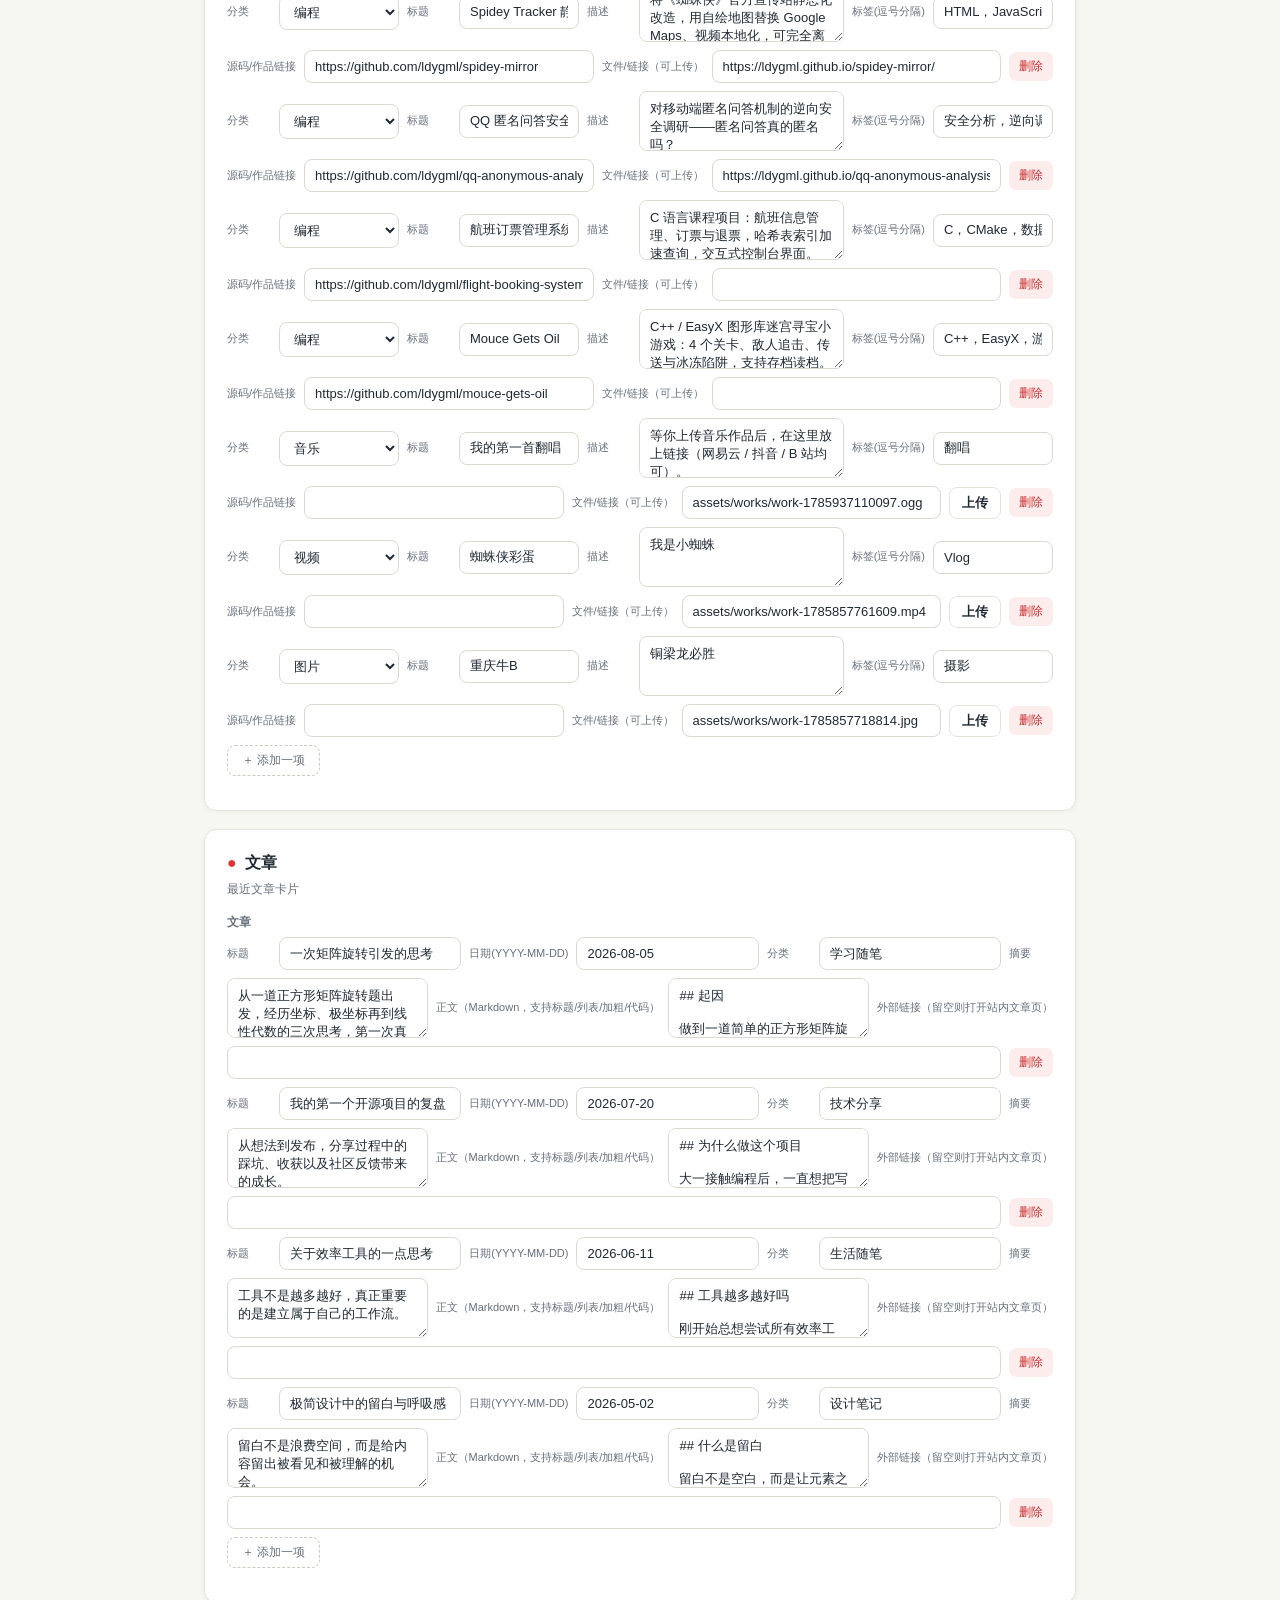
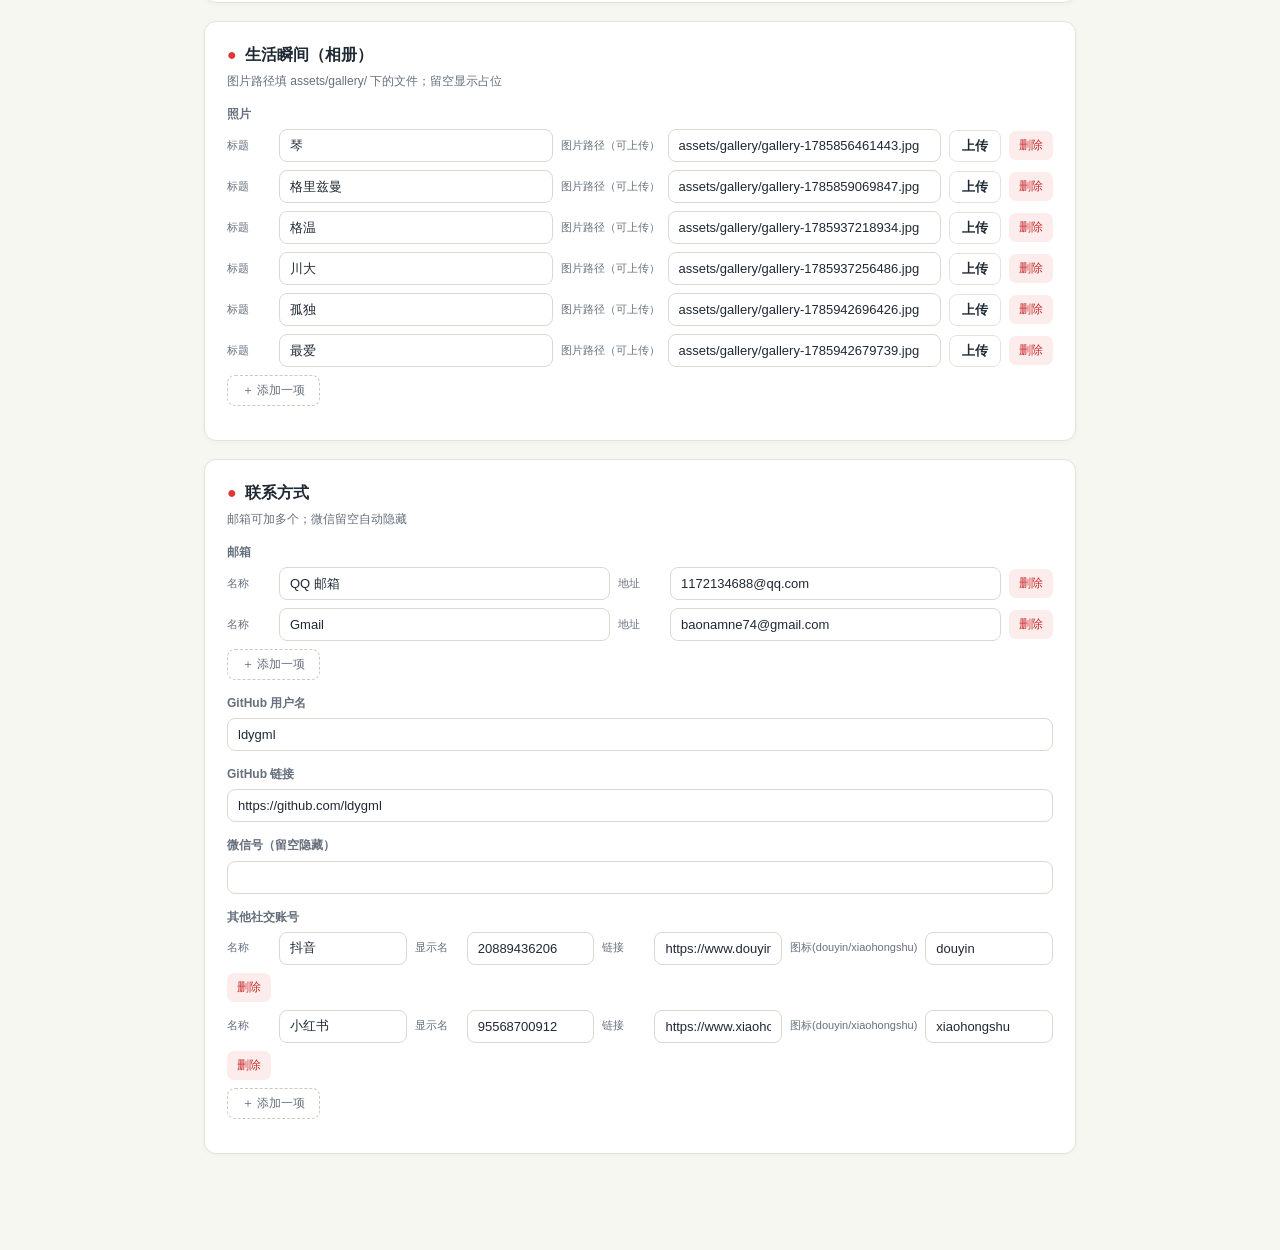
==== commit 7bb016cb: "update site" ====
--- a/admin.html
+++ b/admin.html
@@ -195,7 +195,97 @@
         <span id="remote-status"></span>
       </div>
     </section>
-    <div id="app"></div>
+      <!-- ============ 聊天智能体设置（小蛛） ============ -->
+  <section id="chatAgentCard" style="background:#fff;border:1px solid #e5e7eb;border-radius:12px;padding:16px;margin:16px 0;max-width:720px;">
+    <h2 style="margin:0 0 8px;font-size:18px;">🤖 聊天智能体设置（小蛛）</h2>
+    <p style="margin:0 0 12px;color:#6b7280;font-size:13px;">千问 API key 保存在私有仓库，不会出现在公开网站上。改完点"保存配置"，约 30 秒后生效。</p>
+    <div style="margin-bottom:10px;">
+      <label style="display:block;font-size:13px;margin-bottom:4px;">千问 API Key</label>
+      <input type="password" id="cfgKey" placeholder="sk-ws-..." autocomplete="off" style="width:100%;padding:8px;border:1px solid #d1d5db;border-radius:8px;box-sizing:border-box;" />
+    </div>
+    <div style="margin-bottom:10px;">
+      <label style="display:block;font-size:13px;margin-bottom:4px;">模型名</label>
+      <input id="cfgModel" value="qwen-plus" style="width:100%;padding:8px;border:1px solid #d1d5db;border-radius:8px;box-sizing:border-box;" />
+    </div>
+    <div style="margin-bottom:10px;">
+      <label style="display:block;font-size:13px;margin-bottom:4px;">人设提示词</label>
+      <textarea id="cfgPersona" rows="4" style="width:100%;padding:8px;border:1px solid #d1d5db;border-radius:8px;box-sizing:border-box;"></textarea>
+    </div>
+    <div style="margin-bottom:10px;">
+      <label style="display:block;font-size:13px;margin-bottom:4px;">后台密码</label>
+      <input type="password" id="cfgPass" placeholder="与远程发布相同的后台密码" autocomplete="off" style="width:100%;padding:8px;border:1px solid #d1d5db;border-radius:8px;box-sizing:border-box;" />
+    </div>
+    <div>
+      <button type="button" id="cfgLoad" style="padding:8px 14px;border:1px solid #d1d5db;border-radius:8px;background:#f9fafb;cursor:pointer;">读取当前配置</button>
+      <button type="button" id="cfgSave" style="padding:8px 14px;border:none;border-radius:8px;background:#16a34a;color:#fff;cursor:pointer;">保存配置</button>
+      <button type="button" id="cfgTest" style="padding:8px 14px;border:1px solid #d1d5db;border-radius:8px;background:#f9fafb;cursor:pointer;">测试小蛛</button>
+    </div>
+    <div id="cfgMsg" style="margin-top:8px;font-size:13px;min-height:18px;"></div>
+  </section>
+  <script>
+    (function () {
+      var chatApi = (window.SITE && SITE.chat && SITE.chat.apiUrl) || 'https://website-admin-api.vercel.app/api/chat';
+      var cfgApi = chatApi.replace(/\/chat$/, '/config');
+      var keyEl = document.getElementById('cfgKey');
+      var modelEl = document.getElementById('cfgModel');
+      var personaEl = document.getElementById('cfgPersona');
+      var passEl = document.getElementById('cfgPass');
+      var msgEl = document.getElementById('cfgMsg');
+      function show(t, ok) { msgEl.textContent = t; msgEl.style.color = ok ? '#16a34a' : '#dc2626'; }
+      function post(body) {
+        return fetch(cfgApi, {
+          method: 'POST',
+          headers: { 'Content-Type': 'application/json' },
+          body: JSON.stringify(body)
+        }).then(function (r) {
+          return r.json().then(function (j) { return { ok: r.ok, j: j }; });
+        }).catch(function () { return { ok: false, j: { error: '无法连接配置接口' } }; });
+      }
+      document.getElementById('cfgLoad').addEventListener('click', function () {
+        var pass = passEl.value.trim();
+        if (!pass) { show('请先输入后台密码', false); return; }
+        post({ action: 'get', password: pass }).then(function (res) {
+          if (!res.ok) { show((res.j && res.j.error) || '读取失败', false); return; }
+          modelEl.value = res.j.qwenModel || 'qwen-plus';
+          personaEl.value = res.j.persona || '';
+          keyEl.placeholder = res.j.configured ? ('已配置（' + (res.j.keyMasked || '') + '），留空则不修改') : '尚未配置 key';
+          show('已读取当前配置', true);
+        });
+      });
+      document.getElementById('cfgSave').addEventListener('click', function () {
+        var pass = passEl.value.trim();
+        if (!pass) { show('请先输入后台密码', false); return; }
+        var body = {
+          action: 'save',
+          password: pass,
+          qwenModel: modelEl.value.trim(),
+          persona: personaEl.value.trim()
+        };
+        var k = keyEl.value.trim();
+        if (k) body.qwenApiKey = k;
+        post(body).then(function (res) {
+          show(res.ok ? '保存成功，约 30 秒后生效 🕷️' : ((res.j && res.j.error) || '保存失败'), res.ok);
+          if (res.ok) keyEl.value = '';
+        });
+      });
+      document.getElementById('cfgTest').addEventListener('click', function () {
+        show('小蛛思考中…', true);
+        fetch(chatApi, {
+          method: 'POST',
+          headers: { 'Content-Type': 'application/json' },
+          body: JSON.stringify({
+            messages: [{ role: 'user', content: '你好小蛛，简单介绍一下你自己' }],
+            siteInfo: ''
+          })
+        }).then(function (r) { return r.json(); })
+          .then(function (j) { show(j.reply ? ('测试回复：' + j.reply) : ((j.error || '无回复')), !!j.reply); })
+          .catch(function () { show('测试失败（网络或接口问题）', false); });
+      });
+    })();
+  </script>
+
+
+<div id="app"></div>
   </main>
 
   <script src="js/content.js"></script>
@@ -833,94 +923,5 @@
       setStatus('已加载当前内容');
     })();
   </script>
-  <!-- ============ 聊天智能体设置（小蛛） ============ -->
-  <section id="chatAgentCard" style="background:#fff;border:1px solid #e5e7eb;border-radius:12px;padding:16px;margin:16px 0;max-width:720px;">
-    <h2 style="margin:0 0 8px;font-size:18px;">🤖 聊天智能体设置（小蛛）</h2>
-    <p style="margin:0 0 12px;color:#6b7280;font-size:13px;">千问 API key 保存在私有仓库，不会出现在公开网站上。改完点"保存配置"，约 30 秒后生效。</p>
-    <div style="margin-bottom:10px;">
-      <label style="display:block;font-size:13px;margin-bottom:4px;">千问 API Key</label>
-      <input type="password" id="cfgKey" placeholder="sk-ws-..." autocomplete="off" style="width:100%;padding:8px;border:1px solid #d1d5db;border-radius:8px;box-sizing:border-box;" />
-    </div>
-    <div style="margin-bottom:10px;">
-      <label style="display:block;font-size:13px;margin-bottom:4px;">模型名</label>
-      <input id="cfgModel" value="qwen-plus" style="width:100%;padding:8px;border:1px solid #d1d5db;border-radius:8px;box-sizing:border-box;" />
-    </div>
-    <div style="margin-bottom:10px;">
-      <label style="display:block;font-size:13px;margin-bottom:4px;">人设提示词</label>
-      <textarea id="cfgPersona" rows="4" style="width:100%;padding:8px;border:1px solid #d1d5db;border-radius:8px;box-sizing:border-box;"></textarea>
-    </div>
-    <div style="margin-bottom:10px;">
-      <label style="display:block;font-size:13px;margin-bottom:4px;">后台密码</label>
-      <input type="password" id="cfgPass" placeholder="与远程发布相同的后台密码" autocomplete="off" style="width:100%;padding:8px;border:1px solid #d1d5db;border-radius:8px;box-sizing:border-box;" />
-    </div>
-    <div>
-      <button type="button" id="cfgLoad" style="padding:8px 14px;border:1px solid #d1d5db;border-radius:8px;background:#f9fafb;cursor:pointer;">读取当前配置</button>
-      <button type="button" id="cfgSave" style="padding:8px 14px;border:none;border-radius:8px;background:#16a34a;color:#fff;cursor:pointer;">保存配置</button>
-      <button type="button" id="cfgTest" style="padding:8px 14px;border:1px solid #d1d5db;border-radius:8px;background:#f9fafb;cursor:pointer;">测试小蛛</button>
-    </div>
-    <div id="cfgMsg" style="margin-top:8px;font-size:13px;min-height:18px;"></div>
-  </section>
-  <script>
-    (function () {
-      var chatApi = (window.SITE && SITE.chat && SITE.chat.apiUrl) || 'https://website-admin-api.vercel.app/api/chat';
-      var cfgApi = chatApi.replace(/\/chat$/, '/config');
-      var keyEl = document.getElementById('cfgKey');
-      var modelEl = document.getElementById('cfgModel');
-      var personaEl = document.getElementById('cfgPersona');
-      var passEl = document.getElementById('cfgPass');
-      var msgEl = document.getElementById('cfgMsg');
-      function show(t, ok) { msgEl.textContent = t; msgEl.style.color = ok ? '#16a34a' : '#dc2626'; }
-      function post(body) {
-        return fetch(cfgApi, {
-          method: 'POST',
-          headers: { 'Content-Type': 'application/json' },
-          body: JSON.stringify(body)
-        }).then(function (r) {
-          return r.json().then(function (j) { return { ok: r.ok, j: j }; });
-        }).catch(function () { return { ok: false, j: { error: '无法连接配置接口' } }; });
-      }
-      document.getElementById('cfgLoad').addEventListener('click', function () {
-        var pass = passEl.value.trim();
-        if (!pass) { show('请先输入后台密码', false); return; }
-        post({ action: 'get', password: pass }).then(function (res) {
-          if (!res.ok) { show((res.j && res.j.error) || '读取失败', false); return; }
-          modelEl.value = res.j.qwenModel || 'qwen-plus';
-          personaEl.value = res.j.persona || '';
-          keyEl.placeholder = res.j.configured ? ('已配置（' + (res.j.keyMasked || '') + '），留空则不修改') : '尚未配置 key';
-          show('已读取当前配置', true);
-        });
-      });
-      document.getElementById('cfgSave').addEventListener('click', function () {
-        var pass = passEl.value.trim();
-        if (!pass) { show('请先输入后台密码', false); return; }
-        var body = {
-          action: 'save',
-          password: pass,
-          qwenModel: modelEl.value.trim(),
-          persona: personaEl.value.trim()
-        };
-        var k = keyEl.value.trim();
-        if (k) body.qwenApiKey = k;
-        post(body).then(function (res) {
-          show(res.ok ? '保存成功，约 30 秒后生效 🕷️' : ((res.j && res.j.error) || '保存失败'), res.ok);
-          if (res.ok) keyEl.value = '';
-        });
-      });
-      document.getElementById('cfgTest').addEventListener('click', function () {
-        show('小蛛思考中…', true);
-        fetch(chatApi, {
-          method: 'POST',
-          headers: { 'Content-Type': 'application/json' },
-          body: JSON.stringify({
-            messages: [{ role: 'user', content: '你好小蛛，简单介绍一下你自己' }],
-            siteInfo: ''
-          })
-        }).then(function (r) { return r.json(); })
-          .then(function (j) { show(j.reply ? ('测试回复：' + j.reply) : ((j.error || '无回复')), !!j.reply); })
-          .catch(function () { show('测试失败（网络或接口问题）', false); });
-      });
-    })();
-  </script>
-
 </body>
 </html>
